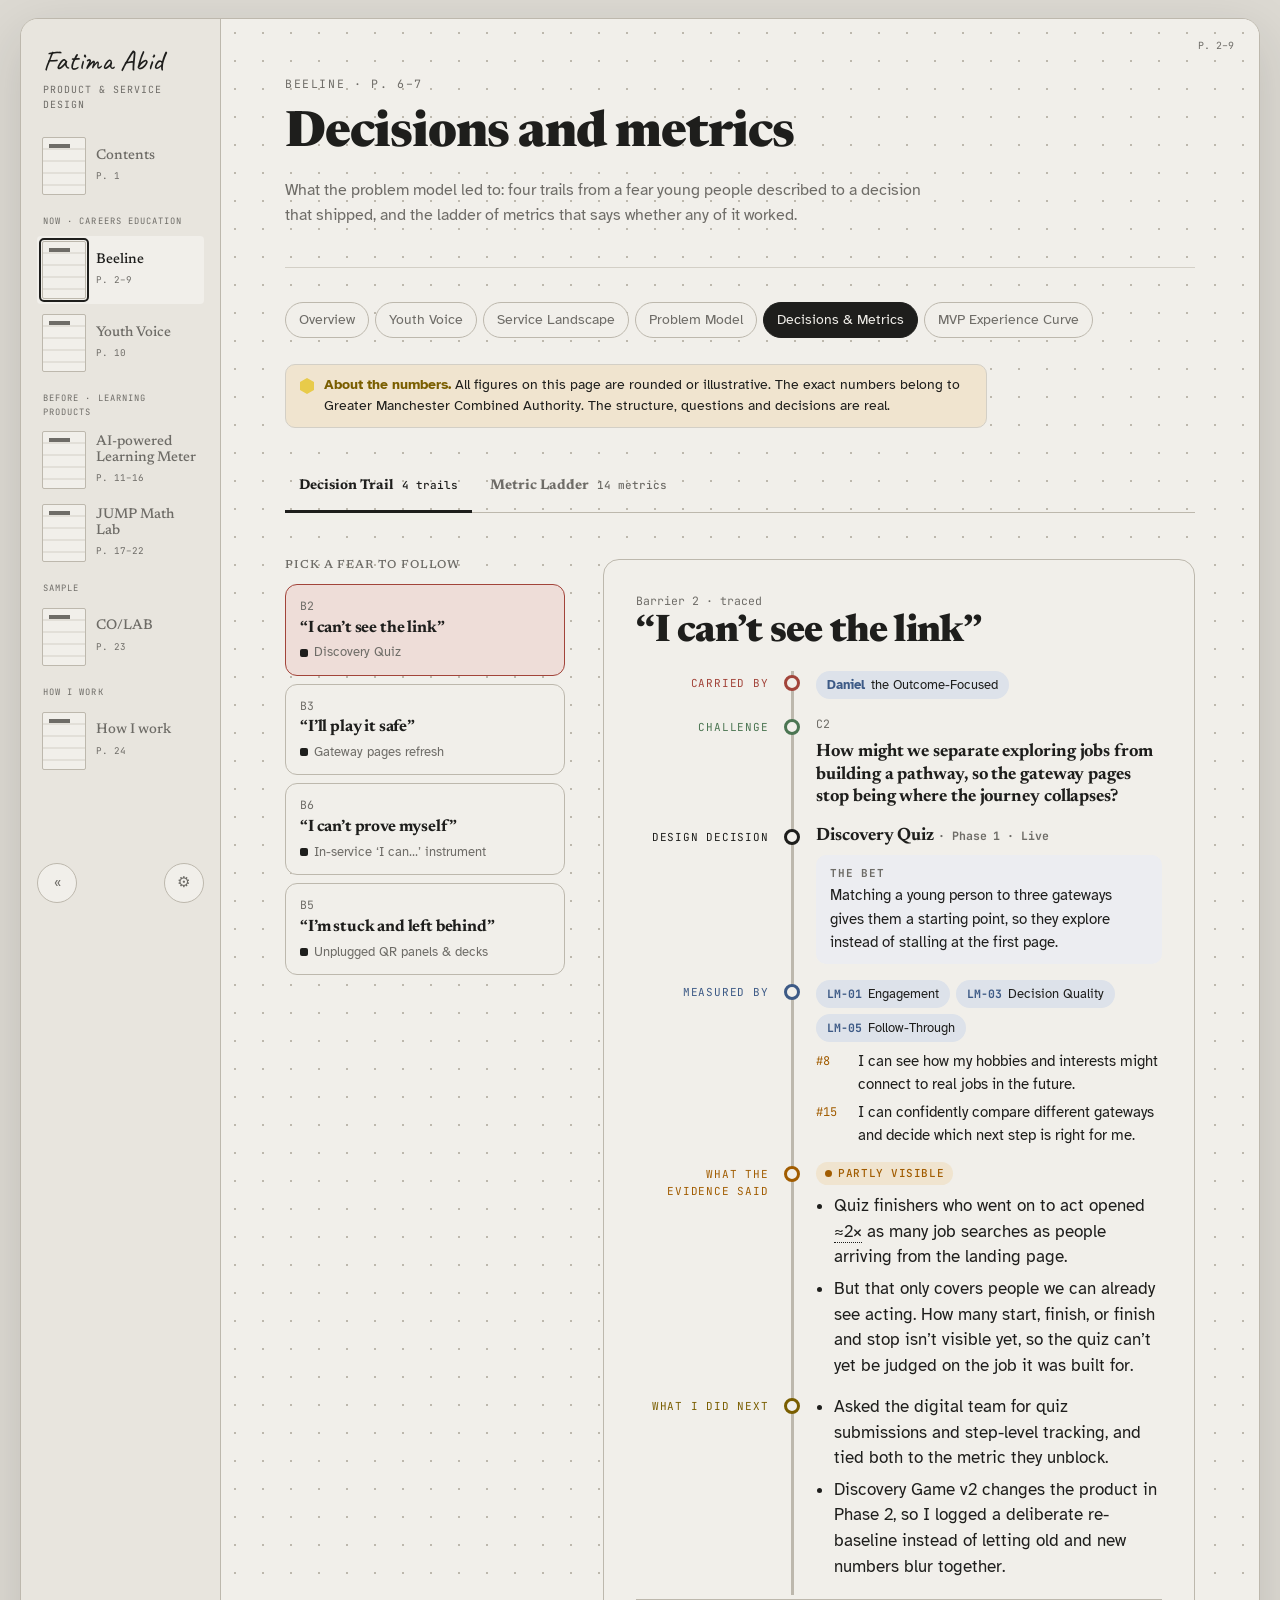
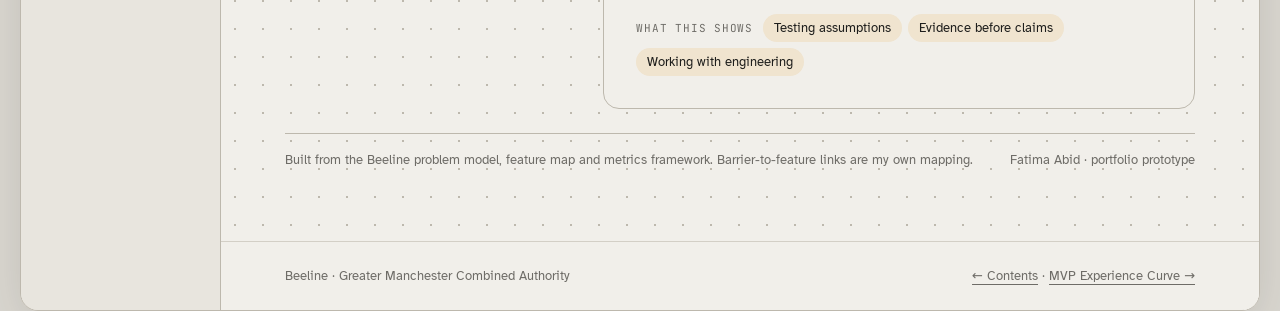
==== beeline-evidence.html @ c8ebb5cd "Add files via upload" ====
<!doctype html>
<html lang="en">
<meta charset="utf-8">
<meta name="viewport" content="width=device-width,initial-scale=1">
<title>Decisions and metrics · Beeline</title>
<link rel="preconnect" href="https://fonts.googleapis.com">
<link rel="preconnect" href="https://fonts.gstatic.com" crossorigin>
<link rel="stylesheet" href="https://fonts.googleapis.com/css2?family=Newsreader:ital,opsz,wght@0,6..72,400;0,6..72,500;0,6..72,600&family=Atkinson+Hyperlegible:ital,wght@0,400;0,700;1,400&family=Caveat:wght@500;700&family=JetBrains+Mono:wght@400;500&display=swap">
<link rel="stylesheet" href="journal.css">
<style>

:root{
  --bg:var(--paper); --surface:var(--paper); --sunk:var(--paper-2); --line:var(--rule-strong); --muted:var(--pencil);
  --honey:var(--hi-solid); --honey-soft:var(--amber-w); --honey-ink:var(--hi-ink);
  --display:var(--serif);
  --ok:var(--green); --ok-soft:var(--green-w); --bad:var(--red); --bad-soft:var(--red-w);
  --warn:var(--amber); --warn-soft:var(--amber-w); --part:var(--amber); --part-soft:var(--amber-w);
  --no:var(--pencil); --no-soft:var(--paper-2);
}
h1,h2,h3,h4{font-family:var(--serif)!important;font-weight:600}
.wrap{max-width:none!important}
.wrap>header{display:none}

:root{ --c-bar:var(--red); --c-bar-soft:var(--red-w); --c-per:var(--blue); --c-per-soft:var(--blue-w);
  --c-chl:var(--green); --c-chl-soft:var(--green-w); --c-dec:var(--ink); --c-dec-soft:var(--paper-2);
  --c-met:var(--blue); --c-met-soft:var(--blue-w); --c-out:var(--amber); --c-out-soft:var(--amber-w); }
.subnav{display:flex;flex-wrap:wrap;gap:6px;margin:0 0 26px}
.subnav a{text-decoration:none;font-size:14px;color:var(--pencil);border:1px solid var(--rule-strong);
  border-radius:999px;padding:6px 13px;background:var(--paper)}
.subnav a:hover{border-color:var(--ink);color:var(--ink)}
.subnav a[aria-current="page"]{background:var(--ink);color:var(--paper);border-color:var(--ink)}
.pagehead h1{margin:2px 0 4px}
.where{display:none}

:root{
  --bg:var(--paper-2); --surface:var(--paper); --sunk:var(--paper-2); --muted:var(--pencil); --line:var(--rule-strong);
  --honey:var(--hi-solid); --honey-soft:var(--amber-w); --honey-ink:var(--hi-ink);
  --c-bar:var(--red); --c-bar-soft:var(--red-w);
  --c-per:var(--blue); --c-per-soft:var(--blue-w);
  --c-chl:var(--green); --c-chl-soft:var(--green-w);
  --c-dec:var(--ink); --c-dec-soft:#ECEDF1;
  --c-met:var(--blue); --c-met-soft:var(--blue-w);
  --c-out:var(--amber); --c-out-soft:var(--amber-w);
  --ok:var(--green); --ok-soft:var(--green-w); --part:var(--amber); --part-soft:var(--amber-w); --no:var(--pencil); --no-soft:var(--paper-2);
  --display:var(--serif);
  --body:"Atkinson Hyperlegible","Segoe UI",system-ui,sans-serif;
  --mono:"JetBrains Mono",ui-monospace,"SF Mono",Menlo,monospace;
}
.wrap{max-width:1240px;margin-inline:auto;display:grid;gap:24px}

/* header */
.eyebrow{font-family:var(--mono);font-size:12px;letter-spacing:.08em;text-transform:uppercase;color:var(--muted);display:flex;gap:10px;align-items:center}
.hex{width:14px;height:16px;background:var(--honey);clip-path:polygon(50% 0,100% 25%,100% 75%,50% 100%,0 75%,0 25%);flex:none}
h1{font-family:var(--display);font-weight:800;font-size:clamp(30px,4.2vw,50px);line-height:1.02;letter-spacing:-.02em;margin:8px 0 10px;text-wrap:balance}
.lede{max-width:66ch;color:var(--muted);margin:0;font-size:16px}
.note{display:flex;gap:10px;align-items:flex-start;background:var(--honey-soft);border-radius:10px;padding:10px 14px;font-size:13.5px;max-width:78ch}
.note b{color:var(--honey-ink)}
.approx{border-bottom:1.5px dotted currentColor;cursor:help;white-space:nowrap}

/* tabs */
.tabs{display:flex;gap:4px;border-bottom:1.5px solid var(--line)}
.tab{background:none;border:0;padding:12px 16px 10px;font-family:var(--display);font-weight:700;font-size:17px;color:var(--muted);cursor:pointer;border-bottom:3px solid transparent;margin-bottom:-1.5px;display:flex;gap:8px;align-items:baseline}
.tab small{font-family:var(--mono);font-size:11px;font-weight:500}
.tab[aria-selected="true"]{color:var(--ink);border-bottom-color:var(--honey)}
.tab:hover{color:var(--ink)}

/* ===== decision trail ===== */
.trail-layout{display:grid;grid-template-columns:280px minmax(0,1fr);gap:clamp(20px,3vw,40px);align-items:start}
.picker{display:grid;gap:8px;position:sticky;top:calc(env(safe-area-inset-top,0px) + 16px)}
.picker h2,.panel-h{font-family:var(--mono);font-size:11.5px;font-weight:500;letter-spacing:.08em;text-transform:uppercase;color:var(--muted);margin:0 0 4px}
.pick{text-align:left;background:var(--surface);border:1.5px solid var(--line);border-radius:12px;padding:12px 14px;cursor:pointer;display:grid;gap:4px;transition:border-color .2s,background .2s}
.pick:hover{border-color:var(--c-bar)}
.pick[aria-pressed="true"]{border-color:var(--c-bar);background:var(--c-bar-soft)}
.pick .q{font-family:var(--display);font-weight:700;font-size:16.5px;line-height:1.2;letter-spacing:-.01em}
.pick .f{font-size:13px;color:var(--muted);display:flex;gap:6px;align-items:center}
.pick .f::before{content:"";width:8px;height:8px;border-radius:2px;background:var(--c-dec);flex:none}

.trail{background:var(--surface);border:1.5px solid var(--line);border-radius:16px;padding:clamp(18px,2.6vw,32px);display:grid;gap:0}
.trail-top{display:flex;justify-content:space-between;gap:12px;align-items:flex-start;flex-wrap:wrap;margin-bottom:18px}
.trail-top .q{font-family:var(--display);font-weight:800;font-size:clamp(26px,3vw,38px);line-height:1.05;letter-spacing:-.02em;margin:4px 0 0;text-wrap:balance}
.station{display:grid;grid-template-columns:132px 28px minmax(0,1fr);column-gap:10px;position:relative}
.station .lab{font-family:var(--mono);font-size:11px;letter-spacing:.07em;text-transform:uppercase;color:var(--k);padding-top:4px;text-align:right}
.station .rail{position:relative;display:flex;justify-content:center}
.station .rail::before{content:"";position:absolute;top:0;bottom:0;width:3px;background:var(--line)}
.station:first-of-type .rail::before{top:12px}
.station:last-of-type .rail::before{bottom:auto;height:12px}
.station .dot{position:relative;margin-top:4px;width:16px;height:16px;border-radius:50%;background:var(--surface);border:3.5px solid var(--k);z-index:1}
.station .body{padding-bottom:16px;display:grid;gap:8px}
.station .body .h{font-family:var(--display);font-weight:700;font-size:18px;line-height:1.25;letter-spacing:-.005em}
.station .body p{margin:0;max-width:68ch}
.s-bar{--k:var(--c-bar)} .s-chl{--k:var(--c-chl)} .s-dec{--k:var(--c-dec)} .s-met{--k:var(--c-met)} .s-evi{--k:var(--part)} .s-next{--k:var(--honey-ink)} .s-out{--k:var(--c-out)}
.who{display:flex;flex-wrap:wrap;gap:6px}
.chip{display:inline-flex;align-items:center;gap:6px;border-radius:999px;padding:3px 10px;font-size:13px;background:var(--sunk);border:1px solid var(--line)}
.chip.per{background:var(--c-per-soft);border-color:transparent;color:var(--ink)}
.chip.per b{color:var(--c-per)}
.chip.met{background:var(--c-met-soft);border-color:transparent}
.chip.met b{font-family:var(--mono);font-size:11.5px;color:var(--c-met)}
.bet{background:var(--c-dec-soft);border-radius:10px;padding:10px 14px;font-size:15px}
.bet b{font-family:var(--mono);font-size:11px;letter-spacing:.07em;text-transform:uppercase;display:block;color:var(--muted);margin-bottom:2px}
.meta{font-family:var(--mono);font-size:11.5px;color:var(--muted)}
ul.pts{margin:0;padding-left:18px;display:grid;gap:6px;max-width:70ch}
.pill{display:inline-flex;align-items:center;gap:6px;font-family:var(--mono);font-size:11px;letter-spacing:.05em;text-transform:uppercase;border-radius:999px;padding:3px 9px;font-weight:500;width:max-content}
.pill::before{content:"";width:7px;height:7px;border-radius:50%;background:currentColor}
.pill.yes{background:var(--ok-soft);color:var(--ok)}
.pill.partly{background:var(--part-soft);color:var(--part)}
.pill.no{background:var(--no-soft);color:var(--no)}
.pill.no::before{background:none;border:1.5px solid currentColor}
.outs{display:grid;gap:6px}
.outs div{display:grid;grid-template-columns:34px 1fr;gap:8px;font-size:14.5px}
.outs span{font-family:var(--mono);font-size:12px;color:var(--c-out);padding-top:2px}
.shows{display:flex;flex-wrap:wrap;gap:6px;align-items:center;border-top:1.5px solid var(--line);padding-top:14px;margin-top:4px}
.shows .t{font-family:var(--mono);font-size:11px;letter-spacing:.07em;text-transform:uppercase;color:var(--muted);margin-right:4px}
.shows .chip{background:var(--honey-soft);border-color:transparent}

/* instrument demo */
.demo{border:1.5px dashed var(--c-met);border-radius:12px;padding:14px;display:grid;gap:10px;max-width:520px;background:var(--surface)}
.demo .tag{font-family:var(--mono);font-size:10.5px;letter-spacing:.07em;text-transform:uppercase;color:var(--c-met)}
.demo fieldset{border:0;margin:0;padding:0;display:grid;gap:10px}
.demo legend{font-family:var(--display);font-weight:700;font-size:17px;line-height:1.3;padding:0}
.opts{display:flex;gap:8px;flex-wrap:wrap}
.opts label{position:relative}
.opts input{position:absolute;opacity:0;inset:0;margin:0;cursor:pointer}
.opts span{display:inline-block;border:1.5px solid var(--line);border-radius:999px;padding:8px 16px;font-weight:700;cursor:pointer;background:var(--surface);transition:background .15s,border-color .15s}
.opts input:checked+span{background:var(--c-met);border-color:var(--c-met);color:var(--surface)}
.opts input:focus-visible+span{outline:3px solid var(--honey);outline-offset:2px}
.demo .res{font-size:13.5px;color:var(--muted);min-height:1.5em}

/* ===== metric ladder ===== */
.sum{display:grid;grid-template-columns:repeat(4,minmax(0,1fr));gap:10px}
.sum .c{background:var(--surface);border:1.5px solid var(--line);border-radius:12px;padding:12px 14px;display:grid;gap:2px}
.sum .n{font-family:var(--display);font-weight:800;font-size:30px;line-height:1;letter-spacing:-.02em}
.sum .l{font-size:13px;color:var(--muted)}
.ladder-layout{display:grid;grid-template-columns:minmax(0,1.05fr) minmax(0,1fr);gap:clamp(16px,2.4vw,32px);align-items:start}
.ladder{background:var(--surface);border:1.5px solid var(--line);border-radius:16px;padding:8px 0 10px;overflow:hidden}
.lhead,.lrow{display:grid;grid-template-columns:minmax(0,1.5fr) minmax(170px,1.2fr) 64px;gap:12px;align-items:center;padding:0 16px}
.lhead{font-family:var(--mono);font-size:10.5px;letter-spacing:.06em;text-transform:uppercase;color:var(--muted);padding-block:8px 6px}
.rungs-h{display:grid;grid-template-columns:repeat(4,1fr);text-align:center;font-size:9.5px;letter-spacing:0}
.tier{padding:12px 16px 4px;display:flex;gap:10px;align-items:baseline;border-top:1.5px solid var(--line);margin-top:6px}
.tier:first-of-type{border-top:0;margin-top:0}
.tier b{font-family:var(--display);font-size:14px;letter-spacing:.06em;text-transform:uppercase}
.tier span{font-size:13px;color:var(--muted);font-style:italic}
.lrow{width:100%;text-align:left;background:none;border:0;padding-block:8px;cursor:pointer;border-left:3px solid transparent}
.lrow:hover{background:var(--sunk)}
.lrow[aria-pressed="true"]{background:var(--c-met-soft);border-left-color:var(--c-met)}
.lrow .nm{display:grid;gap:0;min-width:0}
.lrow .nm i{font-style:normal;font-family:var(--mono);font-size:11px;color:var(--c-met)}
.lrow .nm b{font-weight:700;font-size:14.5px;line-height:1.25}
.lrow.sub .nm{padding-left:14px}
.lrow.sub .nm b{font-weight:400;font-size:13.5px}
.track{position:relative;display:grid;grid-template-columns:repeat(4,1fr);align-items:center;height:22px}
.track::before{content:"";position:absolute;left:12.5%;right:12.5%;top:50%;height:2px;background:var(--line);transform:translateY(-50%)}
.track .fill{position:absolute;left:12.5%;top:50%;height:4px;background:var(--c-met);transform:translateY(-50%);border-radius:2px}
.track .n{position:relative;justify-self:center;width:12px;height:12px;border-radius:50%;background:var(--surface);border:2px solid var(--line)}
.track .n.on{background:var(--c-met);border-color:var(--c-met)}
.track .n.tgt{box-shadow:0 0 0 3px var(--surface),0 0 0 5px var(--honey)}
.qa{font-family:var(--mono);font-size:12px;text-align:right;color:var(--muted)}
.qa b{color:var(--ink);font-weight:500}
.legend{display:flex;flex-wrap:wrap;gap:6px 16px;font-size:12.5px;color:var(--muted);padding:10px 16px 2px;border-top:1.5px solid var(--line);margin-top:8px}
.legend i{display:inline-block;width:12px;height:12px;border-radius:50%;vertical-align:-2px;margin-right:6px}

.detail{background:var(--surface);border:1.5px solid var(--line);border-radius:16px;padding:clamp(16px,2.2vw,26px);display:grid;gap:16px;position:sticky;top:calc(env(safe-area-inset-top,0px) + 16px)}
.detail .id{font-family:var(--mono);font-size:12px;color:var(--c-met)}
.detail h3{font-family:var(--display);font-weight:800;font-size:26px;line-height:1.08;letter-spacing:-.015em;margin:2px 0 6px}
.detail p{margin:0}
.kv{display:grid;grid-template-columns:110px minmax(0,1fr);gap:8px 14px;font-size:14.5px}
.kv dt{font-family:var(--mono);font-size:10.5px;letter-spacing:.06em;text-transform:uppercase;color:var(--muted);padding-top:3px}
.kv dd{margin:0}
.qs{list-style:none;margin:0;padding:0;display:grid;gap:8px}
.qs li{display:grid;grid-template-columns:78px minmax(0,1fr);gap:10px;align-items:start;font-size:14px}
.qs li small{display:block;color:var(--muted);font-size:13px;margin-top:2px}
.feats{display:flex;flex-wrap:wrap;gap:6px}
.feats .chip b{font-family:var(--mono);font-size:10.5px;color:var(--muted);font-weight:500}
.asks{list-style:none;margin:0;padding:0;display:grid;gap:6px;font-size:14px}
.asks li{display:grid;grid-template-columns:30px minmax(0,1fr) auto;gap:8px;align-items:baseline}
.asks .num{font-family:var(--mono);font-size:11.5px;color:var(--muted)}
.asks .by{font-size:12px;color:var(--muted);white-space:nowrap}
.asks li.closed{color:var(--muted);text-decoration:line-through}

.checks{background:var(--surface);border:1.5px solid var(--line);border-radius:16px;padding:clamp(16px,2.2vw,26px);display:grid;gap:14px}
.checks h3{font-family:var(--display);font-weight:800;font-size:22px;letter-spacing:-.01em;margin:0}
.checkgrid{display:grid;grid-template-columns:repeat(3,minmax(0,1fr));gap:12px}
.check{border-radius:12px;padding:14px;background:var(--sunk);display:grid;gap:6px;align-content:start}
.check .n{font-family:var(--display);font-weight:800;font-size:28px;line-height:1}
.check .t{font-weight:700;font-size:14.5px}
.check p{margin:0;font-size:13.5px;color:var(--muted)}
.check .ids{display:flex;flex-wrap:wrap;gap:4px}
.check .ids button{font-family:var(--mono);font-size:11.5px;border:1px solid var(--line);background:var(--surface);border-radius:6px;padding:2px 7px;cursor:pointer}
.check .ids button:hover{border-color:var(--c-met);color:var(--c-met)}

footer{font-size:13px;color:var(--muted);display:flex;flex-wrap:wrap;gap:6px 18px;justify-content:space-between;border-top:1.5px solid var(--line);padding-top:16px}

@media (max-width:980px){
  .trail-layout,.ladder-layout{grid-template-columns:1fr}
  .picker{position:static;grid-auto-flow:column;grid-auto-columns:minmax(220px,1fr);overflow-x:auto;padding-bottom:6px}
  .picker h2{display:none}
  .detail{position:static}
  .checkgrid{grid-template-columns:1fr}
  .sum{grid-template-columns:repeat(2,minmax(0,1fr))}
}
@media (max-width:560px){
  .station{grid-template-columns:22px minmax(0,1fr)}
  .station .lab{grid-column:2;text-align:left;padding:0 0 2px}
  .station .rail{grid-row:1 / span 2;grid-column:1}
  .station .  .lhead,.lrow{grid-template-columns:minmax(0,1fr) 150px;}
  .lhead>:last-child,.lrow .qa{display:none}
  .kv{grid-template-columns:1fr;gap:2px}
  .kv dd{margin-bottom:8px}
  .qs li{grid-template-columns:1fr;gap:4px}
}
@media (prefers-reduced-motion:reduce){*{transition:none!important}}
</style>

<div class="layout">
<main>
<div class="pagehead">
  <div class="mono">Beeline · p. 6–7</div>
  <h1>Decisions and metrics</h1>
  <p class="lede">What the problem model led to: four trails from a fear young people described to a decision that shipped, and the ladder of metrics that says whether any of it worked.</p>
  <div class="kicker"></div>
</div>
<nav class="subnav" aria-label="Beeline spreads">
  <a href="beeline.html">Overview</a>
  <a href="youth-voice.html">Youth Voice</a>
  <a href="beeline-landscape.html">Service Landscape</a>
  <a href="beeline-problem.html">Problem Model</a>
  <a href="beeline-evidence.html" aria-current="page">Decisions &amp; Metrics</a>
  <a href="beeline-showtells.html">MVP Experience Curve</a>
</nav>
<div class="wrap">
  

  <p class="note" role="note"><span class="hex" aria-hidden="true" style="margin-top:3px"></span><span><b>About the numbers.</b> All figures on this page are rounded or illustrative. The exact numbers belong to Greater Manchester Combined Authority. The structure, questions and decisions are real.</span></p>

  <div class="tabs" role="tablist" aria-label="Beeline evidence views">
    <button class="tab" role="tab" id="tab-trail" aria-controls="view-trail" aria-selected="true">Decision Trail <small>4 trails</small></button>
    <button class="tab" role="tab" id="tab-ladder" aria-controls="view-ladder" aria-selected="false" tabindex="-1">Metric Ladder <small>14 metrics</small></button>
  </div>

  <section id="view-trail" role="tabpanel" aria-labelledby="tab-trail">
    <div class="trail-layout">
      <div class="picker" id="picker" aria-label="Choose a trail"><h2>Pick a fear to follow</h2></div>
      <article class="trail" id="trail" aria-live="polite"></article>
    </div>
  </section>

  <section id="view-ladder" role="tabpanel" aria-labelledby="tab-ladder" hidden>
    <div style="display:grid;gap:18px">
      <p class="lede" style="max-width:74ch">Every Beeline metric climbs the same four steps: <b>Named</b> (it exists), <b>Defined</b> (we agreed what to count), <b>Baselined</b> (we have a first number) and <b>Trended</b> (we can see which way it’s going). A metric only climbs when the evidence allows it, and the ladder shows where each one honestly stands.</p>
      <div class="sum" id="sum"></div>
      <div class="ladder-layout">
        <div class="ladder" id="ladder" role="group" aria-label="Metrics by step reached"></div>
        <aside class="detail" id="detail" aria-live="polite"></aside>
      </div>
      <section class="checks" aria-labelledby="checks-h">
        <div>
          <div class="panel-h">Design assurance</div>
          <h3 id="checks-h">The system checks itself</h3>
        </div>
        <div class="checkgrid" id="checkgrid"></div>
      </section>
    </div>
  </section>

  <footer>
    <span>Built from the Beeline problem model, feature map and metrics framework. Barrier-to-feature links are my own mapping.</span>
    <span>Fatima Abid · portfolio prototype</span>
  </footer>
</div>
<footer class="pagefoot">
  <span>Beeline · Greater Manchester Combined Authority</span>
  <span><a href="index.html">← Contents</a> · <a href="beeline-showtells.html">MVP Experience Curve →</a></span>
</footer>
</main>
</div>
<script src="site.js"></script>
<script>
const A=(t,tip)=>`<span class="approx" title="${tip||"Illustrative figure. Exact figure held by GMCA"}">≈${t}</span>`;

/* ---------- shared data ---------- */
const OUTCOMES={1:"I know that jobs aren’t just for ‘certain types of people’ and my options aren’t limited by stereotypes.",8:"I can see how my hobbies and interests might connect to real jobs in the future.",12:"I understand that there are thousands of jobs out there, and some haven’t even been created yet.",13:"I understand there are lots of different ways to work, like apprenticeships, T-Levels, or office vs. remote.",15:"I can confidently compare different gateways and decide which next step is right for me.",16:"I know that I am just starting to figure out my skills, and that is okay.",20:"I can point to real things I’ve done, inside or outside of school, to show I am building workplace skills.",23:"I can show employers how I’ve used my skills in the real world."};

const METRICS=[
 {id:"PRG-01",name:"School Reach & Adoption",tier:"PRG",rung:2,target:null,targetText:"30% of Greater Manchester secondary schools",
  measures:"Schools in Greater Manchester actively using Beeline resources: the game, the website, lesson plans and the wider educator toolkit.",why:"Proves adoption and educator buy-in, not just distribution.",
  evidence:"Decks have gone out to schools, but sending a deck isn’t adoption. The inherited baseline combined the educator toolkit and Beeline in one number, so there’s no Beeline-only baseline yet.",
  next:"Triangulate a source that identifies schools using Beeline specifically: custom URLs, toolkit downloads and participation records.",asks:[16,10],
  qs:[["No","Which schools are actually using Beeline, as opposed to having been sent a deck?","The difference between distribution and adoption."]]},
 {id:"PRG-02",name:"Community Reach & Adoption",tier:"PRG",rung:3,target:3,targetText:"Breadth of settings within each borough",
  measures:"Presence across settings within Greater Manchester’s local authorities: the breadth of setting types reached, not just the count of authorities.",why:"Proves community buy-in beyond schools.",
  evidence:"Present in all ten Greater Manchester boroughs. The Phase 1 target is met.",
  next:"Record settings engaged per borough, turning presence into breadth.",asks:[11],
  qs:[["Yes","Is Beeline present in all ten boroughs?","Met, September 2026."],["Not yet","How many, and what kinds of, setting within each borough?","Needs setting type recorded in the engagement tracker."]]},
 {id:"PRG-03",name:"Co-design Participation",tier:"PRG",rung:2,target:null,targetText:"A first count of groups and reported reach",
  measures:"Young people and groups actively involved in shaping Beeline, held as three sub-metrics.",why:"Tracks whether we design with young people, not for them.",
  evidence:"Youth co-design group structured on the Lundy model, running to July 2027, with four community partners engaged.",
  next:"Agree how co-design participation is recorded, so it can be counted.",asks:[12,14,15],
  qs:[["Not yet","How many young people are involved, and consistently?","Meaningful participation, not growth."],["Partly","How many people do settings tell us they reach with Beeline resources?","Always labelled as projected, never as achieved reach."],["Partly","Are co-design groups drawn from a varied enough range of settings?","Qualitative, captured in design assurance rounds."]]},
 {id:"PRG-03-01",name:"Co-design groups engaged",tier:"PRG",sub:true,rung:2,target:null,targetText:"A count per co-design block",
  measures:"Number of co-design groups actively engaged in a co-design block.",why:"Shows the programme is designing with young people.",
  evidence:"Four community partners engaged; co-design blocks running to July 2027.",next:"A countable field per co-design block.",asks:[13],qs:[]},
 {id:"PRG-03-02",name:"Projected reach through resources",tier:"PRG",sub:true,rung:2,target:null,targetText:"A first dated total, held apart from measured reach",
  measures:"Reach that settings report back through the toolkit request form.",why:"An early read on where resources land during Launch & Learn.",
  evidence:"Self-reported by groups. Reported, not observed, so it’s never quoted as achieved reach.",next:"Agree how projected reach is derived from the form.",asks:[14],qs:[]},
 {id:"PRG-03-03",name:"Varied settings of co-design groups",tier:"PRG",sub:true,rung:2,target:null,targetText:"Qualitative, so it doesn’t climb further",
  measures:"The range and type of settings co-design groups sit in.",why:"Guards against a cohort that is engaged but narrow.",
  evidence:"From the toolkit request form and design assurance rounds.",next:"Record setting type consistently.",asks:[15],qs:[]},
 {id:"PRG-04",name:"Unplugged Transition Rate",tier:"PRG",rung:2,target:3,targetText:"Baselined",
  measures:"People entering the digital service from physical or offline activations (QR panels, decks, events).",why:"Tests whether Unplugged work bridges young people into Beeline. Also reports against the Service Standard digital take-up KPI.",
  evidence:"QR codes and tracked links are built and logged. Nothing has been read off them yet.",
  next:"Read arrivals for one complete calendar month.",asks:[18],
  qs:[["Not yet","How many people arrive from a physical activation?","Needs one full month of arrivals read."]]},
 {id:"PRD-01",name:"Total Active Users",tier:"PRD",rung:4,target:4,targetText:"Trended",
  measures:"Unique users landing on the platform.",why:"Baseline digital reach, and the denominator the MNSR needs.",
  evidence:"Carried over from the previous service. GA4 is collecting against the new definition.",
  next:"Record a figure for each complete month. Three or more gives direction.",asks:[20],
  qs:[["Not yet","How many unique people land on the platform?","GA4 is collecting; monthly figures not yet recorded under this definition."]]},
 {id:"PRD-02",name:"Meaningful Next Step Rate",tier:"PRD",rung:1,target:null,targetText:"Not set: it follows its components",
  measures:"Share of users who take at least one next step across the Learning Moments.",why:"The single figure that says whether the service moved anyone.",
  evidence:"Deliberately sequenced after its components. It can’t be defined until each Learning Moment has a settled definition and population.",
  next:"Agree the composition: numerator from the Learning Moments, denominator from Total Active Users.",asks:[9],
  qs:[["No","What share of users take at least one next step?","Needs settled definitions for LM-01 to LM-05."]]},
 {id:"LM-01",name:"Engagement",tier:"LM",rung:2,target:3,targetText:"Baselined",
  measures:"Finishing the Discovery Quiz with three gateway results, OR arriving on a gateway page from an Unplugged code, OR staying 30+ seconds with real scroll on a core gateway page.",why:"Did the entry tools turn attention into active exploration?",
  evidence:"The definition has three parts, and none has a stated population yet.",
  next:"State the population for each part. Until then they can’t be added up or reported as one number.",asks:[21],
  qs:[["Not yet","Does someone who starts the quiz reach three gateway results?","Needs a stated population."],["Not yet","Does an Unplugged campaign code actually land someone on a gateway page?","Ties back to PRG-04."],["Not yet","Does someone stay and scroll far enough to count as exploring?","Needs scroll-depth tracking and a population."]]},
 {id:"LM-02",name:"Comprehension",tier:"LM",rung:2,target:3,targetText:"Baselined",
  measures:"Whether young people understand the seven MBacc gateways: clarity from research, plus an in-service ‘I can…’ prompt.",why:"Checks the platform demystifies technical routes and reduces early self-exclusion (‘this isn’t for me’).",
  evidence:"In-service instrument designed September 2026: one ‘I can…’ statement per prompt, answered Yes / Not sure / Not yet.",
  next:"Field it at the shortlisted placements in the Phase 2 Learn window. Four of six placements are offline.",asks:[19],
  qs:[["Not yet","Can a young person say what each of the seven gateways means?","Instrument designed, not yet fielded."],["Not yet","Does the platform reduce ‘this isn’t for me’?","The barrier LM-02 exists to address."]]},
 {id:"LM-03",name:"Decision Quality",tier:"LM",rung:2,target:3,targetText:"Baselined",
  measures:"Share of users who explore more than two MBacc gateways within a single journey.",why:"Checks the product prevents early narrowing.",
  evidence:`First reading over a rolling 30-day window (${A("130")} active users on the anchor gateway). GA4 can only compare three segments at once, so it reads pairs, which is a tool limit and not a finding.`,
  next:"A user-level export and a single-journey condition, so ‘more than two gateways’ can actually be read.",asks:[4,5,17],
  qs:[["Yes","Do people look at more than one gateway at all?",`Only ${A("6 of 21")} possible gateway pairings are explored.`],["No","Do people look at more than two gateways?","The headline question. Pairs can’t answer it."],["No","Do they broaden within one journey, or across visits?","The definition says one journey."],["Yes","Which gateways get explored together?","Informs how gateways cross-link."],["Yes","Does a gateway’s standing change after a release?","Before and after release comparisons."],["Yes","Do people return in order to decide?","They return to decide, but not to act."]]},
 {id:"LM-04",name:"Confidence",tier:"LM",rung:2,target:3,targetText:"Baselined",
  measures:"Self-reported confidence about next career actions, from in-service prompts and research groups.",why:"Moving from passive viewing to motivated planning.",
  evidence:"Shares the LM-02 instrument. Statement 15, placed at the Next Steps Guide, is the keystone reading.",
  next:"Field the instrument, and record the move from a 1–5 score to Yes / Not sure / Not yet as a deliberate baseline restart.",asks:[19,8],
  qs:[["Not yet","Does a young person leave with a next action in mind?","Statement 15 at the Next Steps Guide."],["No","Confidence to explore, to choose, and to prove?","Proving needs a workplace setting: the Employer Hub, Phase 3. A scope limit, not a gap."]]},
 {id:"LM-05",name:"Follow-Through",tier:"LM",rung:3,target:4,targetText:"Trended",
  measures:"Outbound clicks from gateway pages to live job searches or technical training courses.",why:"Does interest turn into a real, tangible next step?",
  evidence:`First complete month under a corrected definition: ${A("1,900")} outbound clicks. The measure was redefined in August 2026, because earlier figures missed the landing page, so nothing before July 2026 is comparable.`,
  next:"Add gateway page views as the denominator, which turns a count into a rate.",asks:[2,6,1,3,7],
  qs:[["Yes","How many times did people act?",`${A("1,900")} clicks in the baseline month.`],["No","What share of people who reached a gateway went on to act?","The single highest-value gap."],["Yes","Where does interest concentrate?",`${A("90%")} of clicks came from the seven gateway pages.`],["Yes","Do gateways reach many people shallowly, or few deeply?","Reach and depth vary widely between gateways."],["No","Is depth real, or an artefact of how many roles a page lists?","Seven numbers would fix it."],["Partly","Does finishing the Discovery Quiz make someone more likely to act?",`Quiz finishers who acted opened ${A("2×")} as many searches, but only among people we can already see.`],["No","What share of people who start the quiz finish it?","Needs step-level tracking."],["Yes","Do people come back and act again?",`Almost never: a handful out of several hundred.`],["No","Do people act on training courses as well as job searches?","Only job searches are tracked, so half the definition is invisible."]]}
];
const TIERS={PRG:["Programme","Is it reaching people?"],PRD:["Product headline","Is it working overall?"],LM:["Learning Moments","What changed for them?"]};
const RUNGS=["Named","Defined","Baselined","Trended"];

const ASKS={1:["Quiz submissions download","Digital team","Open"],2:["Gateway page views per month","Digital team","Open"],3:["Quiz step-level tracking: start, each step, finish, abandon","Digital team","Open"],4:["User-level export: gateways touched per journey","Digital team","Open"],5:["Single-journey condition on the gateway segments","Digital team","Open"],6:["A count of roles listed on each gateway page","Content team","Open"],7:["Tracking on apprenticeship and T Level course links","Digital team","Open"],8:["Confirm the move to Yes / Not sure / Not yet","Product","Open"],9:["Agree the MNSR composition","Product","Open"],10:["Settle the denominator behind the schools target","Programme","Closed"],11:["Record setting type per borough","Engagement team","Open"],12:["Track co-design participation","Engagement team","Open"],13:["A countable field for co-design groups","Engagement team","Open"],14:["Derive projected reach from the request form","Engagement team","Open"],15:["Route setting type from the form to the tracker","Engagement team","Closed"],16:["A triangulated source for schools using Beeline","Programme","Open"],17:["A BigQuery export for the gateway deep dive","Digital team","Open"],18:["Read one full month of Unplugged arrivals","Me","Open"],19:["Field the in-service ‘I can…’ instrument","Me","Open"],20:["Record Total Active Users monthly","Me","Open"],21:["State the population for each part of LM-01","Me","Open"]};

const FEATURES=[
 ["Discovery Quiz","1","Live",["LM-01","LM-03","LM-05"]],
 ["Gateway pages (refresh)","1","Live",["LM-02","LM-03","LM-05"]],
 ["Explore jobs links","1","Live",["LM-05"]],
 ["Next Steps Guide","1","Live",["LM-04","LM-05"]],
 ["Homepage job links","1","Live",["LM-05"]],
 ["Unplugged QR panels & decks","1–2","Live",["PRG-04","LM-01"]],
 ["Educator toolkit","1","Live",["PRG-01"]],
 ["Toolkit request form","1","Live",["PRG-03-02","PRG-03-03"]],
 ["In-service ‘I can…’ instrument","2","In design",["LM-02","LM-04"]],
 ["Gateway pages (restructure)","2","In design",[]],
 ["Employer Hub","3","Idea",["LM-04"]],
 ["Build Your Future","3","Idea",["LM-04"]]
];

/* ---------- trails ---------- */
const TRAILS=[
 {id:"link",q:"I can’t see the link",bar:"B2",people:[["Daniel","the Outcome-Focused"]],
  chl:["C2","How might we separate exploring jobs from building a pathway, so the gateway pages stop being where the journey collapses?"],
  dec:{name:"Discovery Quiz",meta:"Phase 1 · Live",bet:"Matching a young person to three gateways gives them a starting point, so they explore instead of stalling at the first page."},
  met:["LM-01 Engagement","LM-03 Decision Quality","LM-05 Follow-Through"],outs:[8,15],
  evi:{s:"partly",l:"Partly visible",pts:[`Quiz finishers who went on to act opened ${A("2×")} as many job searches as people arriving from the landing page.`,"But that only covers people we can already see acting. How many start, finish, or finish and stop isn’t visible yet, so the quiz can’t yet be judged on the job it was built for."]},
  next:["Asked the digital team for quiz submissions and step-level tracking, and tied both to the metric they unblock.","Discovery Game v2 changes the product in Phase 2, so I logged a deliberate re-baseline instead of letting old and new numbers blur together."],
  shows:["Testing assumptions","Evidence before claims","Working with engineering"]},
 {id:"safe",q:"I’ll play it safe",bar:"B3",people:[["Sarah","the Uncertain Explorer"],["Dylan","the Overwhelmed Explorer"]],
  chl:["C3","How might we support a journey that’s messy and non-linear, where exploring and deciding happen at the same time?"],
  dec:{name:"Gateway pages refresh",meta:"Phase 1 · Live",bet:"A clear page per gateway lets someone compare routes instead of fixing on the first one they see."},
  met:["LM-02 Comprehension","LM-03 Decision Quality","LM-05 Follow-Through"],outs:[12,13,15],
  evi:{s:"partly",l:"Partly visible",pts:[`Only ${A("6 of 21")} possible gateway pairings are being explored. Broadening is happening, but narrowly.`,"People come back to decide, but not to act. Returning to follow through is almost non-existent.","The analytics tool can only compare three segments at once, so ‘more than two gateways’ can’t be read yet. I flagged that as a tool limit, not a finding."]},
  next:["Gateway pages restructure (Phase 2, in design): use which gateways get explored together to decide how they cross-link.","Asked for a user-level export and a count of roles per page, so depth isn’t just an artefact of how long a page is."],
  shows:["Synthesising messy data","Telling a tool limit from a finding","Iterating the product"]},
 {id:"prove",q:"I can’t prove myself",bar:"B6",people:[["Dylan","the Overwhelmed Explorer"],["Clare","the Confident, Self-directed"]],
  chl:["C9","How might we help a young person see what they can now do that they couldn’t before?"],
  dec:{name:"In-service ‘I can…’ instrument",meta:"Phase 2 · In design",bet:"Asking one ‘I can…’ question at the right moment reads comprehension and confidence without a survey. Three answers (Yes / Not sure / Not yet) replace a 1–5 score, so a young person answers in their own terms.",demo:true},
  met:["LM-02 Comprehension","LM-04 Confidence"],outs:[15,20,23],
  evi:{s:"no",l:"Not yet visible",pts:["Designed in September 2026 and not yet fielded, so there’s nothing to claim yet and the page says so.","Four of the six placements are offline (events, decks, sessions). Fielding it is a service design problem, not only a build task."]},
  next:["Field it in the Phase 2 Learn window, starting with statement 15 at the Next Steps Guide, the keystone reading.","Record the scale change as a deliberate baseline restart, agreed with the product lead."],
  shows:["Designing the measure itself","Offline and online research","Accessible UI"]},
 {id:"stuck",q:"I’m stuck and left behind",bar:"B5",people:[["Heather","the Supported Sense-maker"],["Dylan","the Overwhelmed Explorer"]],
  chl:["C7","How might we make the Unplugged offline toolkits and the website hand off to each other properly?"],
  dec:{name:"Unplugged QR panels & decks",meta:"Phase 1–2 · Live",bet:"Physical activations (events, panels, decks) hand a young person into the digital service instead of ending at the event."},
  met:["PRG-04 Unplugged Transition Rate","LM-01 Engagement"],outs:[1,16],
  evi:{s:"partly",l:"Partly visible",pts:["QR codes and tracked links are built and logged for every activation.","Gateway-specific codes aren’t printed yet, so we can’t tell which panel drove a scan, and nothing has been read off them."]},
  next:["Read one complete month of arrivals to get a first figure for the Unplugged Transition Rate.","Print gateway-specific codes so each panel, and each gateway, can be credited."],
  shows:["Joining offline and digital","Service design","Being honest about gaps"]}
];

/* ---------- render: trail ---------- */
const $=id=>document.getElementById(id);
let trailId="link";
function renderPicker(){
  $("picker").querySelectorAll(".pick").forEach(n=>n.remove());
  TRAILS.forEach(t=>{
    const b=document.createElement("button");
    b.className="pick";b.type="button";b.setAttribute("aria-pressed",t.id===trailId);
    b.innerHTML=`<span class="meta">${t.bar}</span><span class="q">“${t.q}”</span><span class="f">${t.dec.name}</span>`;
    b.onclick=()=>{trailId=t.id;renderPicker();renderTrail()};
    $("picker").appendChild(b);
  });
}
function station(cls,lab,body){return `<div class="station ${cls}"><div class="lab">${lab}</div><div class="rail"><span class="dot" aria-hidden="true"></span></div><div class="body">${body}</div></div>`}
function renderTrail(){
  const t=TRAILS.find(x=>x.id===trailId);
  const demo=t.dec.demo?`<form class="demo" onsubmit="return false"><span class="tag">Try the component · placed at the Next Steps Guide</span>
    <fieldset><legend>“${OUTCOMES[15]}”</legend>
    <div class="opts">${["Yes","Not sure","Not yet"].map((o,i)=>`<label><input type="radio" name="ican" id="ican-${i}" value="${o}"><span>${o}</span></label>`).join("")}</div></fieldset>
    <div class="res" id="ican-res">One question, three honest answers, no score.</div></form>`:"";
  $("trail").innerHTML=`
    <div class="trail-top"><div><div class="meta">Barrier ${t.bar.slice(1)} · traced</div><p class="q">“${t.q}”</p></div></div>
    ${station("s-bar","Carried by",`<div class="who">${t.people.map(p=>`<span class="chip per"><b>${p[0]}</b> ${p[1]}</span>`).join("")}</div>`)}
    ${station("s-chl","Challenge",`<div class="meta">${t.chl[0]}</div><div class="h">${t.chl[1]}</div>`)}
    ${station("s-dec","Design decision",`<div class="h">${t.dec.name} <span class="meta">· ${t.dec.meta}</span></div><div class="bet"><b>The bet</b>${t.dec.bet}</div>${demo}`)}
    ${station("s-met","Measured by",`<div class="who">${t.met.map(m=>`<button type="button" class="chip met" data-go="${m.split(" ")[0]}"><b>${m.split(" ")[0]}</b>${m.split(" ").slice(1).join(" ")}</button>`).join("")}</div><div class="outs">${t.outs.map(n=>`<div><span>#${n}</span>${OUTCOMES[n]}</div>`).join("")}</div>`)}
    ${station("s-evi","What the evidence said",`<span class="pill ${t.evi.s}">${t.evi.l}</span><ul class="pts">${t.evi.pts.map(p=>`<li>${p}</li>`).join("")}</ul>`)}
    ${station("s-next","What I did next",`<ul class="pts">${t.next.map(p=>`<li>${p}</li>`).join("")}</ul>`)}
    <div class="shows"><span class="t">What this shows</span>${t.shows.map(s=>`<span class="chip">${s}</span>`).join("")}</div>`;
  $("trail").querySelectorAll("[data-go]").forEach(b=>b.onclick=()=>{selId=b.dataset.go;setTab("ladder");renderLadder();$("detail").scrollIntoView({behavior:matchMedia("(prefers-reduced-motion: reduce)").matches?"auto":"smooth",block:"nearest"})});
  $("trail").querySelectorAll('input[name="ican"]').forEach(r=>r.onchange=()=>{
    const msg={"Yes":"Recorded as Yes. It counts toward LM-04 Confidence at this placement.","Not sure":"Recorded as Not sure. That’s a signal to improve this step, not a failure.","Not yet":"Recorded as Not yet. It tells us where support is missing, without asking for a score."};
    $("ican-res").textContent=msg[r.value];
  });
}

/* ---------- render: ladder ---------- */
let selId="LM-05";
const qaCount=m=>[m.qs.filter(q=>q[0]==="Yes").length,m.qs.length];
function renderSummary(){
  const byR=[1,2,3,4].map(r=>METRICS.filter(m=>m.rung===r).length);
  const allQ=METRICS.flatMap(m=>m.qs);
  const openAsks=Object.values(ASKS).filter(a=>a[2]==="Open").length;
  const live=FEATURES.filter(f=>f[2]==="Live").length;
  $("sum").innerHTML=[
    [METRICS.length,`metrics in three tiers`],
    [`${byR[2]+byR[3]}`,`have a first number (${byR[3]} trended)`],
    [`${allQ.filter(q=>q[0]==="Yes").length}/${allQ.length}`,`must-answer questions we can answer today`],
    [openAsks,`open asks unblocking the rest`]
  ].map(([n,l])=>`<div class="c"><span class="n">${n}</span><span class="l">${l}</span></div>`).join("");
}
function renderLadder(){
  let h=`<div class="lhead"><span>Metric</span><span class="rungs-h">${RUNGS.map(r=>`<span>${r}</span>`).join("")}</span><span style="text-align:right">Can answer</span></div>`;
  ["PRG","PRD","LM"].forEach(t=>{
    h+=`<div class="tier"><b>${TIERS[t][0]}</b><span>${TIERS[t][1]}</span></div>`;
    METRICS.filter(m=>m.tier===t).forEach(m=>{
      const [y,n]=qaCount(m);
      const fillW=(m.rung-1)*25;
      h+=`<button type="button" class="lrow${m.sub?" sub":""}" data-id="${m.id}" aria-pressed="${m.id===selId}" aria-label="${m.id} ${m.name}: ${RUNGS[m.rung-1]}${m.target?", 2027 target "+RUNGS[m.target-1]:""}">
        <span class="nm"><i>${m.id}</i><b>${m.name}</b></span>
        <span class="track" aria-hidden="true"><span class="fill" style="width:${fillW}%"></span>${[1,2,3,4].map(r=>`<span class="n${r<=m.rung?" on":""}${m.target===r&&m.target>m.rung?" tgt":""}"></span>`).join("")}</span>
        <span class="qa">${n?`<b>${y}</b>/${n}`:"—"}</span></button>`;
    });
  });
  h+=`<div class="legend"><span><i style="background:var(--c-met)"></i>Step reached</span><span><i style="background:var(--surface);box-shadow:0 0 0 2px var(--honey)"></i>Where 2027 asks it to be</span><span>Can answer = must-answer questions answerable today</span></div>`;
  $("ladder").innerHTML=h;
  $("ladder").querySelectorAll(".lrow").forEach(b=>b.onclick=()=>{selId=b.dataset.id;renderLadder()});
  renderDetail();
}
const pillFor=s=>({"Yes":"yes","Partly":"partly","No":"no","Not yet":"no"})[s];
function renderDetail(){
  const m=METRICS.find(x=>x.id===selId);
  const feats=FEATURES.filter(f=>f[3].includes(m.id));
  $("detail").innerHTML=`
    <div><div class="id">${m.id} · ${TIERS[m.tier][0]}${m.sub?" · sub-metric":""}</div><h3>${m.name}</h3>
      <span class="pill ${m.rung>=3?"yes":m.rung===2?"partly":"no"}">Step ${m.rung} · ${RUNGS[m.rung-1]}</span></div>
    <dl class="kv">
      <dt>Counts</dt><dd>${m.measures}</dd>
      <dt>Why</dt><dd>${m.why}</dd>
      <dt>Where it is</dt><dd>${m.evidence}</dd>
      <dt>Next step</dt><dd>${m.next}</dd>
      <dt>2027 asks</dt><dd>${m.targetText}</dd>
    </dl>
    ${m.qs.length?`<div><div class="panel-h">Must-answer questions</div><ul class="qs">${m.qs.map(q=>`<li><span class="pill ${pillFor(q[0])}">${q[0]}</span><span>${q[1]}<small>${q[2]}</small></span></li>`).join("")}</ul></div>`:""}
    <div><div class="panel-h">Designed to move it</div>${feats.length?`<div class="feats">${feats.map(f=>`<span class="chip">${f[0]} <b>P${f[1]} · ${f[2]}</b></span>`).join("")}</div>`:`<p style="color:var(--c-bar);font-size:14px">No feature is designed to move this yet. It’s measured, not designed for.</p>`}</div>
    <div><div class="panel-h">What unblocks it</div><ul class="asks">${m.asks.map(a=>`<li class="${ASKS[a][2]==="Closed"?"closed":""}"><span class="num">#${a}</span><span>${ASKS[a][0]}</span><span class="by">${ASKS[a][1]}${ASKS[a][2]==="Closed"?" · done":""}</span></li>`).join("")}</ul></div>`;
}
function renderChecks(){
  const liveMetrics=new Set(FEATURES.filter(f=>f[2]==="Live").flatMap(f=>f[3]));
  const notDesigned=METRICS.filter(m=>!liveMetrics.has(m.id)).map(m=>m.id);
  const climbedBlocked=METRICS.filter(m=>m.rung>=3&&m.asks.some(a=>ASKS[a][2]==="Open")).map(m=>m.id);
  const behind=METRICS.filter(m=>m.target&&m.target>m.rung).map(m=>m.id);
  const dig=Object.values(ASKS).filter(a=>a[2]==="Open"&&a[1]==="Digital team").length;
  const cards=[
    [notDesigned.length,"Measured, but not designed for","No live feature points at these. Either the roadmap has a gap, or the metric belongs to the programme, not the product.",notDesigned],
    [climbedBlocked.length,"Climbed while still blocked","These have a first number but still have open asks, so the number is real but incomplete.",climbedBlocked],
    [behind.length,"Behind where 2027 asks",`Each one has a named next step. ${dig} of the open asks sit with the digital team, so the work is shared, not stuck.`,behind]
  ];
  $("checkgrid").innerHTML=cards.map(c=>`<div class="check"><span class="n">${c[0]}</span><span class="t">${c[1]}</span><p>${c[2]}</p><div class="ids">${c[3].map(i=>`<button type="button" data-go="${i}">${i}</button>`).join("")}</div></div>`).join("");
  $("checkgrid").querySelectorAll("[data-go]").forEach(b=>b.onclick=()=>{selId=b.dataset.go;renderLadder();$("detail").scrollIntoView({behavior:"smooth",block:"nearest"})});
}

/* ---------- tabs ---------- */
function setTab(which){
  const isT=which==="trail";
  $("tab-trail").setAttribute("aria-selected",isT);$("tab-ladder").setAttribute("aria-selected",!isT);
  $("tab-trail").tabIndex=isT?0:-1;$("tab-ladder").tabIndex=isT?-1:0;
  $("view-trail").hidden=!isT;$("view-ladder").hidden=isT;
}
$("tab-trail").onclick=()=>setTab("trail");
$("tab-ladder").onclick=()=>setTab("ladder");
document.querySelector(".tabs").addEventListener("keydown",e=>{
  if(e.key==="ArrowRight"||e.key==="ArrowLeft"){const to=$("tab-trail").getAttribute("aria-selected")==="true"?"ladder":"trail";setTab(to);$("tab-"+to).focus()}
});

renderPicker();renderTrail();renderSummary();renderLadder();renderChecks();
</script>
</html>
---- journal.css ----
/* ============ Fatima Abid · notebook portfolio · shared shell ============ */
:root{
  --desk:#DCD9D2; --paper:#F1EFEA; --paper-2:#E8E5DE; --ink:#1E1E1C; --pencil:#6E6C67; --rule:#D3CFC6; --rule-strong:#BDB8AD;
  --blue:#3D5A86; --red:#A2443A; --green:#4B7552; --amber:#A15C00;
  --hi:rgba(232,203,74,.55); --hi-solid:#E8CB4A; --hi-ink:#7A5E00;
  --red-w:#EEDDD8; --green-w:#DDE6DC; --blue-w:#DDE2EA; --amber-w:#F0E4CF;
  --scrim:rgba(30,30,28,.45);
  --serif:"Newsreader",Georgia,serif; --body:"Atkinson Hyperlegible","Segoe UI",system-ui,sans-serif;
  --hand:"Caveat","Segoe Print",cursive; --mono:"JetBrains Mono",ui-monospace,Menlo,monospace;
  --rail:200px; --bar:56px;
  --grain:radial-gradient(var(--rule-strong) 1.1px,transparent 1.1px);
  --grain-size:28px 28px;
}
@media (prefers-color-scheme: dark){:root:not([data-theme="light"]){
  --desk:#121314; --paper:#1D1F21; --paper-2:#25282B; --ink:#E6E3DC; --pencil:#A9A59C; --rule:#34373B; --rule-strong:#4D5156;
  --blue:#8FA9D6; --red:#E6978B; --green:#9CC7A3; --amber:#E6B060;
  --hi:rgba(232,203,74,.28); --hi-solid:#D9BC45; --hi-ink:#E8CB4A;
  --red-w:#33282A; --green-w:#26302A; --blue-w:#262C37; --amber-w:#33291B;
  --scrim:rgba(0,0,0,.6);
}}
:root[data-theme="dark"]{
  --desk:#121314; --paper:#1D1F21; --paper-2:#25282B; --ink:#E6E3DC; --pencil:#A9A59C; --rule:#34373B; --rule-strong:#4D5156;
  --blue:#8FA9D6; --red:#E6978B; --green:#9CC7A3; --amber:#E6B060;
  --hi:rgba(232,203,74,.28); --hi-solid:#D9BC45; --hi-ink:#E8CB4A;
  --red-w:#33282A; --green-w:#26302A; --blue-w:#262C37; --amber-w:#33291B;
  --scrim:rgba(0,0,0,.6);
}
:root[data-ink="black"]{--blue:var(--ink);--red:var(--ink);--green:var(--ink);--amber:var(--ink);--hi-ink:var(--ink)}

*{box-sizing:border-box}
[hidden]{display:none!important}
html{scroll-behavior:smooth}
body{margin:0;background:var(--desk);color:var(--ink);font-family:var(--body);font-size:16.5px;line-height:1.55;
  padding:18px 18px 0;-webkit-font-smoothing:antialiased}
button{font:inherit;color:inherit}
a{color:inherit}
:focus-visible{outline:2.5px solid var(--blue);outline-offset:3px;border-radius:4px}
h1,h2,h3,h4{font-family:var(--serif);font-weight:500;margin:0;text-wrap:balance}
h1{font-size:clamp(34px,4.8vw,60px);line-height:1.03;letter-spacing:-.015em}
h2{font-size:clamp(24px,2.8vw,32px);line-height:1.15}
h3{font-size:20px;font-weight:600}
p{margin:0 0 14px}
.mono{font-family:var(--mono);font-size:11.5px;letter-spacing:.14em;text-transform:uppercase;color:var(--pencil)}
.hand{font-family:var(--hand);font-size:22px;line-height:1.15;color:var(--blue)}
.muted{color:var(--pencil)}
.lede{font-size:18px;max-width:66ch;color:var(--pencil)}
.hl,mark{background:linear-gradient(transparent 35%,var(--hi) 35% 88%,transparent 88%);color:inherit;padding-inline:2px}

/* ============ the sheet on the desk ============ */
.layout{margin:0 auto;display:grid;max-width:1240px;min-height:calc(100dvh - 36px);
  grid-template-columns:var(--rail) minmax(0,1fr);border:1px solid var(--rule-strong);border-radius:18px;
  background:linear-gradient(to right,var(--paper-2) 0 var(--rail),var(--paper) var(--rail));
  box-shadow:0 18px 55px rgba(30,30,28,.14);overflow:hidden}
.rail-col{min-width:0;min-height:100%;align-self:stretch;border-right:1px solid var(--rule-strong);background:var(--paper-2)}
.rail-col>.rail{position:sticky;top:0;display:flex;height:100dvh;min-width:0;flex-direction:column;overflow:hidden;padding:26px 16px 16px}
.rail-col .railtop{display:grid;gap:5px;padding:0 6px 20px;position:relative}
.rail-col .railtop .brand{font-family:var(--hand);font-size:1.8rem;line-height:1.1;text-decoration:none;display:block}
.rail-col .railtop small{font-family:var(--mono);font-size:.62rem;text-transform:uppercase;letter-spacing:.1em;color:var(--pencil)}
.collapsebtn{border:1px solid var(--rule-strong);background:var(--paper);border-radius:999px;min-width:40px;min-height:40px;
  cursor:pointer;color:var(--pencil);display:grid;place-items:center;font-size:13px;line-height:1}
.collapsebtn:hover{border-color:var(--ink);color:var(--ink)}
.rail-col .pages{display:grid;min-height:0;flex:1;gap:5px;overflow-y:auto;align-content:start}
.rail-col .pages a{display:grid;min-height:68px;grid-template-columns:44px minmax(0,1fr);align-items:center;gap:10px;
  border-radius:4px;padding:5px;color:var(--pencil);text-decoration:none}
.rail-col .pages a:hover{background:rgba(241,239,234,.55);color:var(--ink)}
.rail-col .pages a[aria-current="page"]{background:var(--paper);color:var(--ink)}
.rail-col .pages a[aria-current="page"] .thumb{outline:2px solid var(--ink);outline-offset:1px}
.thumb{position:relative;display:block;width:44px;height:58px;border:1px solid var(--rule-strong);border-radius:2px;
  background:repeating-linear-gradient(to bottom,var(--paper) 0,var(--paper) 10px,var(--rule) 11px,var(--paper) 12px)}
.thumb i{position:absolute;left:6px;top:6px;width:21px;height:4px;background:var(--pencil)}
.rail-col .pcopy{min-width:0}
.rail-col .pcopy strong{display:block;font-family:var(--serif);font-size:.88rem;font-weight:500;line-height:1.1}
.rail-col .pcopy small{display:block;margin-top:5px;font-family:var(--mono);font-size:.58rem;text-transform:uppercase;color:var(--pencil)}
.pshort{display:none}
.rail-col .pages .grp{font-family:var(--mono);font-size:.55rem;letter-spacing:.12em;text-transform:uppercase;color:var(--pencil);padding:10px 6px 2px}
.rail-col .rail-settings{display:flex;flex:none;justify-content:space-between;align-items:center;gap:8px;padding-top:14px}
.setbtn{border:1px solid var(--rule-strong);background:var(--paper);border-radius:999px;min-width:40px;min-height:40px;
  padding:0;cursor:pointer;font-size:15px;color:var(--pencil);display:inline-flex;align-items:center;justify-content:center;gap:8px}
.setbtn span{display:none}
.setbtn:hover{border-color:var(--ink);color:var(--ink)}

/* collapsed rail */
:root[data-rail="collapsed"]{--rail:64px}
:root[data-rail="collapsed"] .rail-col>.rail{padding:22px 8px 14px;align-items:center}
:root[data-rail="collapsed"] .railtop{padding:0 0 16px;justify-items:center;text-align:center}
:root[data-rail="collapsed"] .railtop .brand{font-size:0}
:root[data-rail="collapsed"] .railtop .brand::before{content:"FA";font-family:var(--hand);font-size:1.6rem}
:root[data-rail="collapsed"] .railtop small{display:none}

:root[data-rail="collapsed"] .pages{width:100%}
:root[data-rail="collapsed"] .pages a{grid-template-columns:1fr;justify-items:center;min-height:52px;padding:8px 2px;gap:0}
:root[data-rail="collapsed"] .thumb,:root[data-rail="collapsed"] .pcopy{display:none}
:root[data-rail="collapsed"] .pshort{display:block;font-family:var(--mono);font-size:13px;color:var(--ink)}
:root[data-rail="collapsed"] .pages .grp{font-size:0;padding:6px 0 4px}
:root[data-rail="collapsed"] .pages .grp::before{content:"";display:block;border-top:1px solid var(--rule-strong);width:22px;margin:0 auto}
:root[data-rail="collapsed"] .rail-settings{flex-direction:column;justify-content:center;gap:6px}
:root[data-rail="collapsed"] .setbtn{padding:0;justify-content:center}
:root[data-rail="collapsed"] .setbtn span{display:none}

/* compact top bar */
.topbar{display:none;position:sticky;z-index:45;top:env(safe-area-inset-top,0px);width:100%;height:var(--bar);
  grid-template-columns:max-content minmax(0,1fr) 44px;align-items:center;gap:6px;
  border-bottom:1px solid var(--rule-strong);background:var(--paper-2);padding:0 10px}
.topbar .brand{font-family:var(--hand);font-size:1.45rem;text-decoration:none}
.pagesbtn{min-width:0;max-width:100%;height:44px;justify-self:end;display:inline-flex;align-items:center;gap:6px;
  overflow:hidden;padding-inline:8px;border:0;background:none;color:var(--pencil);cursor:pointer}
.pagesbtn .pn{flex:none;font-family:var(--mono);font-size:.58rem;text-transform:uppercase}
.pagesbtn .cur{min-width:0;overflow:hidden;color:var(--ink);font-family:var(--serif);font-size:.94rem;font-weight:500;
  text-overflow:ellipsis;white-space:nowrap}

/* popovers */
.pop{position:absolute;z-index:70;background:var(--paper);border:1px solid var(--rule-strong);border-radius:8px;
  box-shadow:0 20px 40px -24px rgba(0,0,0,.5);padding:12px;display:grid;gap:12px;min-width:220px}
.pop h4{font-family:var(--mono);font-size:.6rem;letter-spacing:.12em;text-transform:uppercase;color:var(--pencil);font-weight:400}
.pop .opts{display:flex;flex-wrap:wrap;gap:6px}
.pop .opts button{border:1px solid transparent;background:none;border-radius:4px;padding:6px 10px;cursor:pointer;font-size:13.5px;color:var(--pencil)}
.pop .opts button[aria-pressed="true"]{border-color:var(--ink);color:var(--ink)}
.sheet-pages{position:fixed;left:8px;right:8px;top:calc(var(--bar) + 4px);z-index:65;background:var(--paper);
  border:1px solid var(--rule-strong);border-radius:8px;box-shadow:0 20px 40px -28px rgba(0,0,0,.5);
  max-height:70vh;overflow:auto;padding:10px;display:grid;gap:3px}
.sheet-pages .ph{font-family:var(--mono);font-size:.6rem;letter-spacing:.12em;text-transform:uppercase;color:var(--pencil);padding:2px 6px 6px}
.sheet-pages a{display:grid;min-height:52px;grid-template-columns:32px minmax(0,1fr);align-items:center;gap:11px;
  border:1px solid transparent;border-radius:3px;padding:5px 8px;color:var(--pencil);text-decoration:none}
.sheet-pages a[aria-current="page"]{border-color:var(--ink);color:var(--ink)}
.sheet-pages .thumb{width:28px;height:38px;background-size:auto 8px}
.sheet-pages .thumb i{left:4px;top:4px;width:14px;height:3px}
.sheet-pages .grp{display:none}

/* ============ the paper page ============ */
.paper{position:relative;min-width:0;background-color:var(--paper);background-image:var(--grain);background-size:var(--grain-size)}
:root[data-paper="lined"]{--grain:linear-gradient(90deg,transparent 0 54px,rgba(162,68,58,.35) 55px,transparent 56px),repeating-linear-gradient(to bottom,transparent 0,transparent 27px,var(--rule) 28px);--grain-size:auto}
:root[data-paper="grid"]{--grain:linear-gradient(var(--rule) 1px,transparent 1px),linear-gradient(90deg,var(--rule) 1px,transparent 1px);--grain-size:28px 28px}
:root[data-paper="blank"]{--grain:none;--grain-size:auto}
.page-number{position:absolute;z-index:20;right:25px;top:19px;font-family:var(--mono);font-size:.62rem;
  text-transform:uppercase;color:var(--pencil)}
main{padding:56px clamp(20px,5vw,72px) 70px;position:relative}
.pagehead{display:grid;gap:14px;margin-bottom:34px;padding-bottom:26px;border-bottom:1px solid var(--rule)}
.pagehead .kicker{display:flex;flex-wrap:wrap;gap:8px}
.tagline,.stamp-ctx{font-family:var(--mono);font-size:.66rem;letter-spacing:.06em;text-transform:uppercase;color:var(--ink);
  border:1.2px solid var(--rule-strong);border-radius:3px;padding:5px 9px;display:inline-flex;gap:7px;align-items:center;min-height:32px}
.stamp-ctx i{font-style:normal;font-size:.6rem;color:var(--k,var(--pencil))}
.stamp-sector{border-color:var(--green)}.stamp-sector i{color:var(--green)}
.stamp-scale{border-color:var(--blue)}.stamp-scale i{color:var(--blue)}
.stamp-audience{border-color:var(--red)}.stamp-audience i{color:var(--red)}
.stamp-product{border-color:var(--rule-strong)}.stamp-product i{color:var(--pencil)}
section{scroll-margin-top:calc(var(--bar) + 12px)}
h2,h3,[id]{scroll-margin-top:calc(var(--bar) + 12px)}
.sheet{background:var(--paper);border:1px solid var(--rule);border-radius:6px;padding:clamp(18px,2.6vw,28px);display:grid;gap:20px}
.stack{display:grid;gap:26px}
.journal-footer{display:flex;justify-content:space-between;gap:20px;border-top:1px solid var(--rule);
  padding:24px clamp(20px,5vw,72px);color:var(--pencil);font-size:.82rem;background:var(--paper)}
.journal-footer div{display:flex;gap:18px;flex-wrap:wrap}
.journal-footer a{text-decoration:underline;text-underline-offset:4px}
.nextcase{border-top:1px solid var(--rule);padding:30px 0 6px;margin-top:34px}
.nextcase a{display:flex;min-height:44px;align-items:center;justify-content:space-between;gap:16px;
  font-family:var(--serif);font-size:1.6rem;font-weight:500;text-decoration:none}
.nextcase small{display:block;margin-bottom:4px;font-family:var(--mono);font-size:.62rem;font-weight:400;
  text-transform:uppercase;letter-spacing:.14em;color:var(--pencil)}
.nextcase .open{font-family:var(--hand);font-size:1.7rem;color:var(--blue)}

/* tabs / subnav */
.tabs{display:flex;gap:4px;flex-wrap:wrap;border-bottom:1px solid var(--rule-strong);margin-bottom:22px}
.tabs button{border:0;background:none;padding:10px 14px 12px;cursor:pointer;font-size:14px;color:var(--pencil);
  border-bottom:3px solid transparent;margin-bottom:-1px}
.tabs button[aria-selected="true"]{color:var(--ink);border-bottom-color:var(--ink)}
.subnav{display:flex;flex-wrap:wrap;gap:6px;margin:0 0 30px}
.subnav a{text-decoration:none;font-size:14px;color:var(--pencil);border:1px solid var(--rule-strong);
  border-radius:999px;padding:6px 13px;background:var(--paper)}
.subnav a:hover{border-color:var(--ink);color:var(--ink)}
.subnav a[aria-current="page"]{background:var(--ink);color:var(--paper);border-color:var(--ink)}

/* glossary term */
.term{border:0;background:none;padding:0;cursor:help;font:inherit;color:inherit;border-bottom:2px dotted var(--hi-ink);position:relative}
.term sup{font-family:var(--mono);font-size:.62em;color:var(--pencil);margin-left:1px}
.termpop{position:absolute;z-index:80;max-width:280px;background:var(--paper);border:1px solid var(--rule-strong);
  border-radius:8px;box-shadow:0 18px 34px -22px rgba(0,0,0,.55);padding:10px 12px;font-size:14px;line-height:1.4}
.termpop b{display:block;font-family:var(--serif);font-size:16px;font-weight:600;margin-bottom:3px}

/* shared small pieces */
.legend{display:flex;flex-wrap:wrap;gap:8px 18px;font-size:13px;color:var(--pencil);align-items:center}
.legend span{display:inline-flex;align-items:center;gap:7px}
.note{background:var(--paper-2);border:1px solid var(--rule);border-radius:6px;padding:12px 14px;font-size:14.5px}
.disclaimer{font-size:13px;color:var(--pencil);border-left:3px solid var(--rule-strong);padding-left:10px}

/* lifecycle strip */
.life-wrap{display:grid;gap:10px;margin-top:8px}
.life{display:grid;grid-template-columns:repeat(6,minmax(0,1fr));border:1px solid var(--rule-strong);border-radius:6px;
  overflow:hidden;background:var(--paper);position:relative;margin-top:26px}
.life .stage{padding:12px 12px 22px;display:grid;gap:6px;align-content:start;border-left:1px dashed var(--rule-strong);
  position:relative;min-height:150px}
.life .stage:first-child{border-left:0}
.life .n{font-family:var(--mono);font-size:10.5px;color:var(--pencil);letter-spacing:.06em;text-transform:uppercase}
.life b{font-family:var(--serif);font-size:18px;font-weight:600}
.life ul{margin:0;padding:0;list-style:none;display:grid;gap:4px;font-size:13.5px}
.life li::before{content:"✓ ";color:var(--green);font-weight:700}
.life .band{position:absolute;left:0;right:0;bottom:0;height:5px;background:var(--hi-solid)}
.life .trad{position:absolute;top:0;bottom:0;border-left:2px dashed var(--red);pointer-events:none}
.life .trad span{position:absolute;top:-24px;left:-6px;font-family:var(--hand);font-size:18px;color:var(--red);
  white-space:nowrap;transform:rotate(-2deg);background:var(--paper);padding:0 4px;line-height:1.1}

@media (max-width:1023px){
  body{padding:0}
  .layout{grid-template-columns:minmax(0,1fr);min-height:100dvh;border:0;border-radius:0;background:var(--paper);box-shadow:none}
  .rail-col{display:none}
  .topbar{display:grid}
  .page-number{display:none}
  main{padding:26px 20px 56px}
  .journal-footer{flex-direction:column;padding:22px 20px}
}
@media (max-width:760px){
  .life{grid-template-columns:1fr}
  .life .stage{border-left:0;border-top:1px dashed var(--rule-strong);min-height:0;
    grid-template-columns:96px minmax(0,1fr);display:grid;align-items:start;gap:4px 12px}
  .life .n{grid-column:1;grid-row:1}
  .life b{grid-column:1;grid-row:2}
  .life ul{grid-column:2;grid-row:1/3}
  .life .band,.life .trad{display:none}
  .life-break{border-top:2px dashed var(--red);font-family:var(--hand);color:var(--red);font-size:18px;padding-top:4px}
}
@media (min-width:761px){ .life-break{display:none} }
@media print{ .rail-col,.topbar,.tabs{display:none} }

/* ---------- postage-stamp labels ---------- */
.pstamp{--r:5.4px;--s:13px;position:relative;display:grid;place-content:center;width:112px;height:112px;padding:12px 10px;background:var(--paper-2);
  font-family:var(--mono);font-size:.58rem;letter-spacing:.12em;text-transform:uppercase;color:var(--ink);
  line-height:1.15;text-align:center;
  -webkit-mask:
    radial-gradient(var(--r) at 50% 0,#0000 98%,#000) 0 0/var(--s) 100%,
    radial-gradient(var(--r) at 50% 100%,#0000 98%,#000) 0 100%/var(--s) 100%,
    radial-gradient(var(--r) at 0 50%,#0000 98%,#000) 0 0/100% var(--s),
    radial-gradient(var(--r) at 100% 50%,#0000 98%,#000) 100% 0/100% var(--s);
  -webkit-mask-composite:source-in;
  mask:
    radial-gradient(var(--r) at 50% 0,#0000 98%,#000) 0 0/var(--s) 100%,
    radial-gradient(var(--r) at 50% 100%,#0000 98%,#000) 0 100%/var(--s) 100%,
    radial-gradient(var(--r) at 0 50%,#0000 98%,#000) 0 0/100% var(--s),
    radial-gradient(var(--r) at 100% 50%,#0000 98%,#000) 100% 0/100% var(--s);
  mask-composite:intersect}
.pstamp b{display:block;margin-top:5px;font-family:var(--serif);font-weight:600;font-size:1.02rem;line-height:1.1;letter-spacing:.01em;text-transform:none;color:var(--k,var(--ink))}
.pstamp::after{content:"";position:absolute;inset:7px;border:1px solid var(--rule-strong);pointer-events:none}
.pstamp-full{--k:var(--red)}
.pstamp-sample{--k:var(--blue)}
.entry-stamp{position:absolute;right:26px;top:50%;transform:translateY(-50%) rotate(-3deg);z-index:2}
@media (max-width:760px){ .entry-stamp{position:static;transform:rotate(-2deg);margin-top:14px;justify-self:start} .pstamp{width:104px;height:104px} }

/* ---------- figures with click to enlarge ---------- */
figure.fig{margin:22px 0 0;display:grid;gap:10px}
figure.fig button{display:grid;place-items:center;width:100%;max-height:34rem;overflow:hidden;cursor:zoom-in;
  border:1px solid var(--rule-strong);border-radius:6px;background:var(--paper-2);padding:14px;position:relative}
figure.fig img{max-height:31rem;width:auto;max-width:100%;height:auto;object-fit:contain;
  box-shadow:0 8px 24px -18px rgba(0,0,0,.5);background:var(--paper)}
figure.fig .zoom{position:absolute;right:12px;top:12px;width:38px;height:38px;border-radius:999px;border:1px solid var(--rule-strong);
  background:var(--paper);display:grid;place-items:center;font-size:15px;color:var(--pencil)}
figure.fig figcaption{font-size:14px;color:var(--pencil);max-width:74ch}
.lightbox{position:fixed;inset:0;z-index:100;background:var(--scrim);display:grid;grid-template-rows:auto minmax(0,1fr);
  gap:10px;padding:18px clamp(14px,3vw,34px) 24px;backdrop-filter:blur(2px)}
.lightbox .lb-bar{display:flex;justify-content:space-between;align-items:center;gap:16px;color:var(--paper)}
.lightbox .lb-cap{font-family:var(--serif);font-size:18px}
.lightbox button.lb-close{border:1px solid var(--paper);background:none;color:var(--paper);border-radius:999px;
  min-width:44px;min-height:44px;padding:0 14px;cursor:pointer}
.lightbox .lb-img{overflow:auto;display:grid;place-items:center;background:var(--paper);border-radius:8px;padding:10px}
.lightbox img{max-width:100%;height:auto}
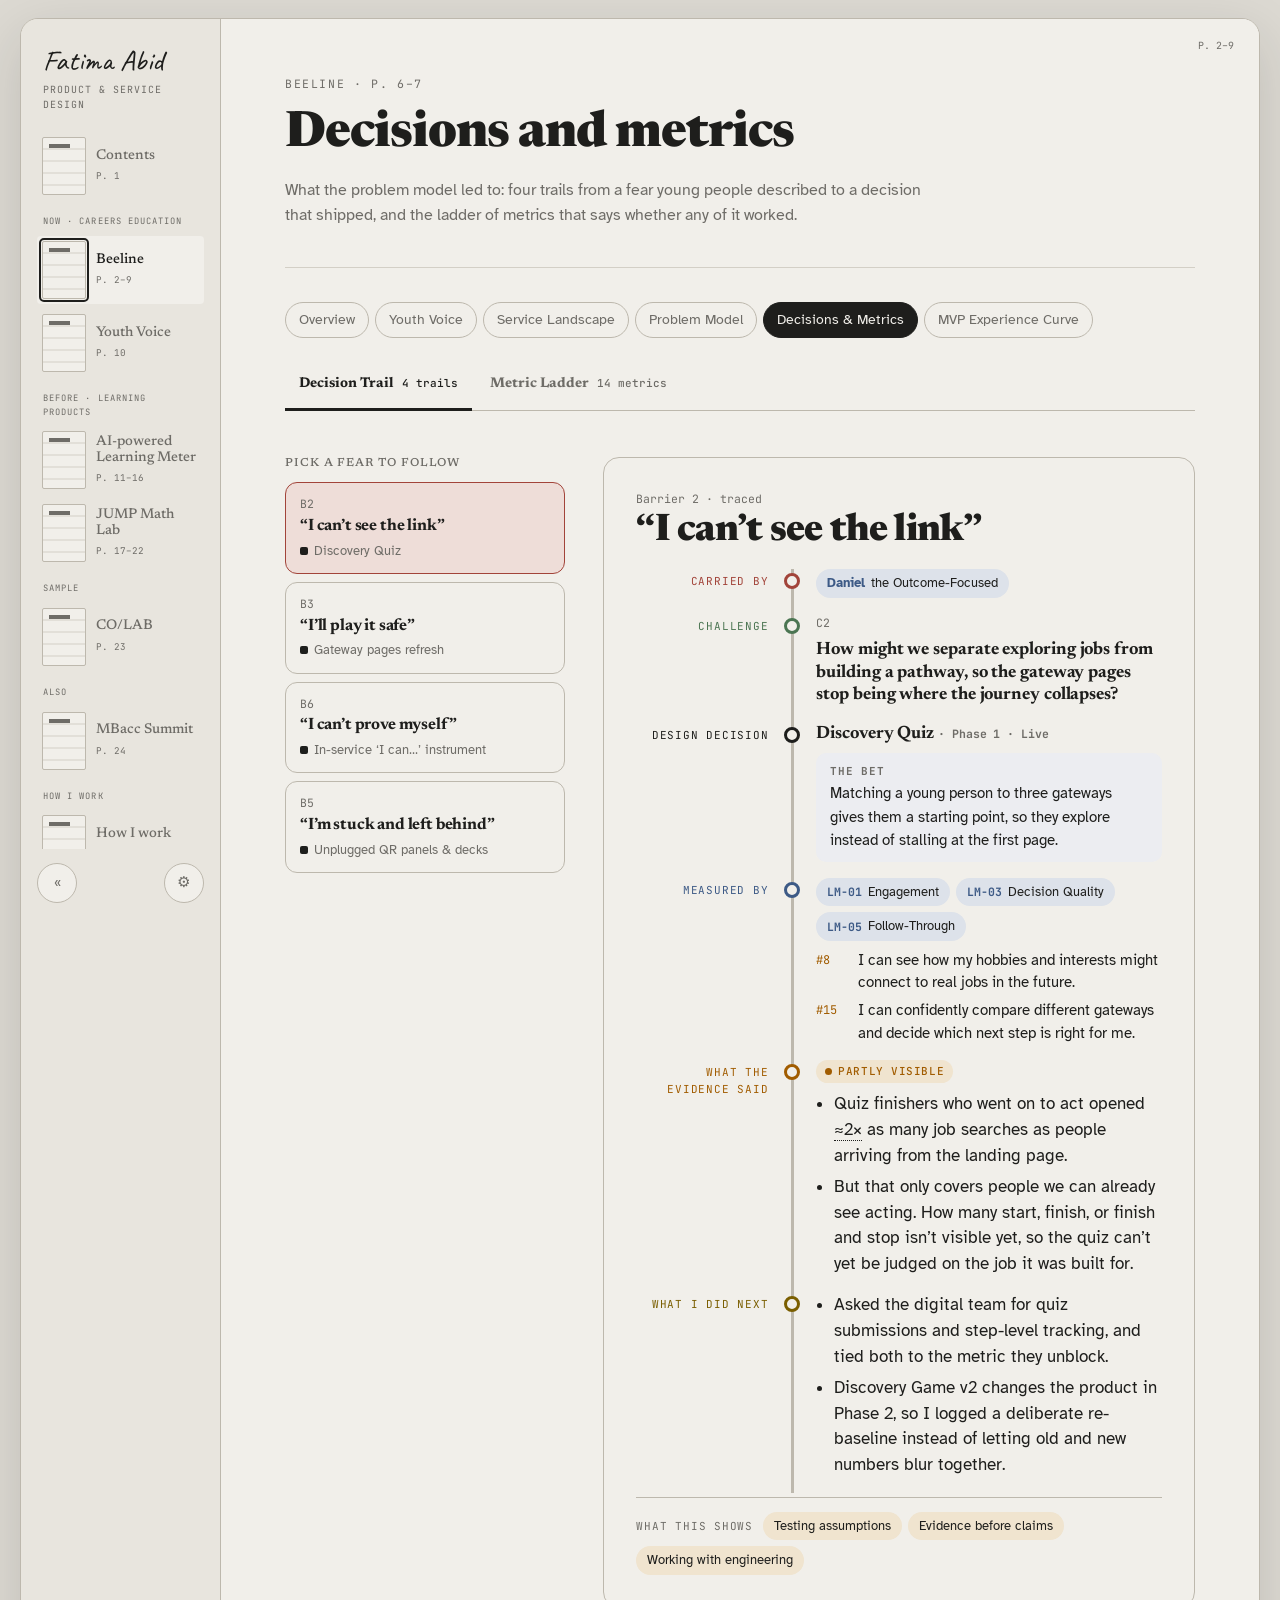
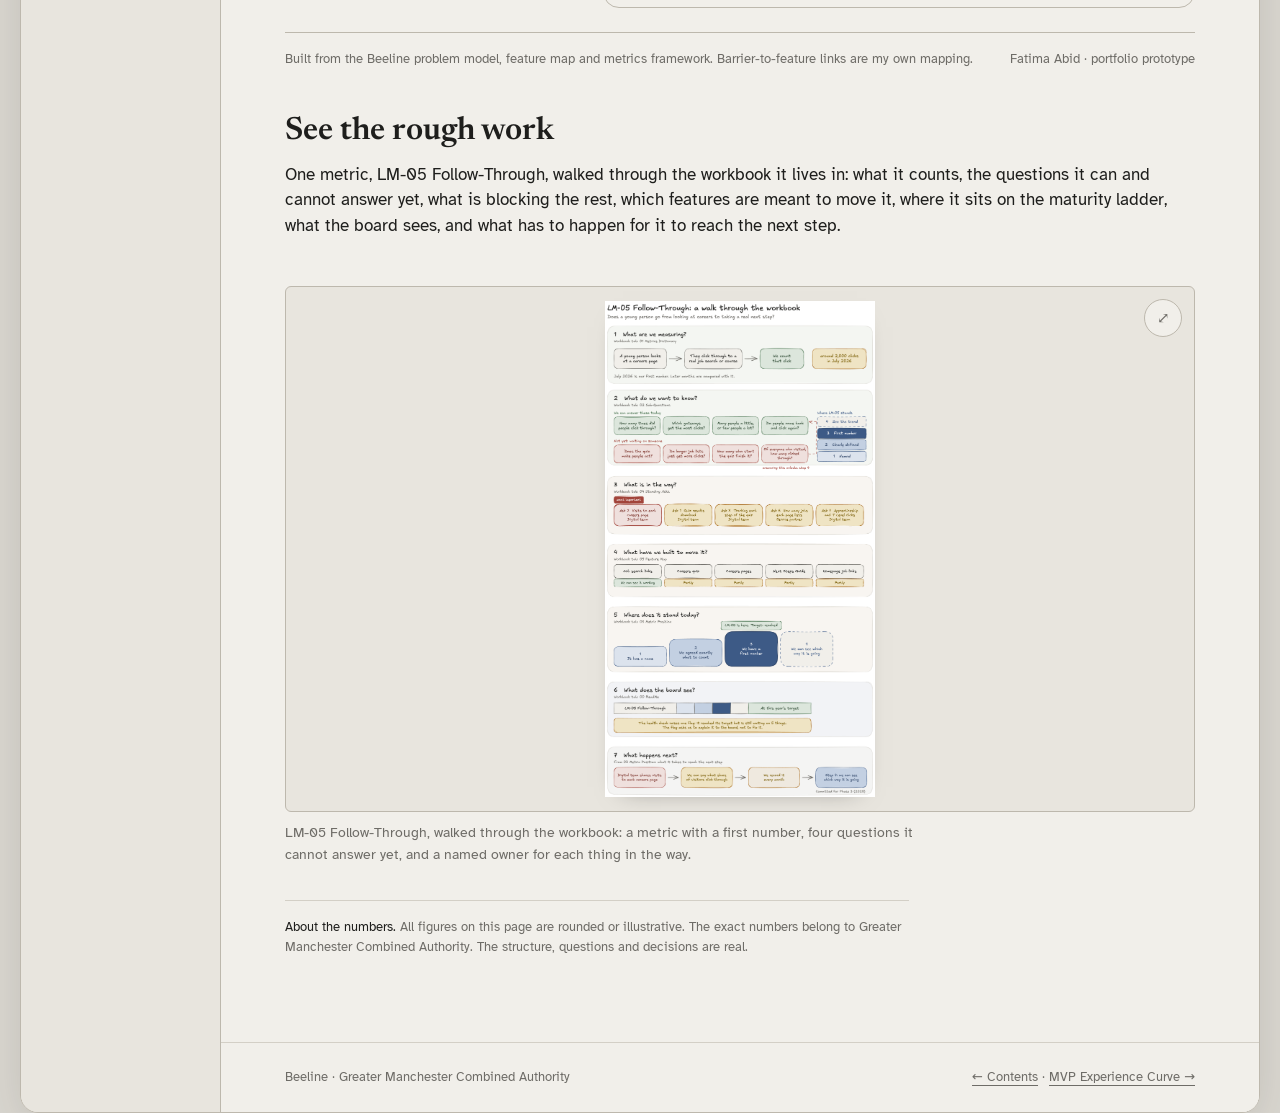
==== commit ffc8468e: "Update portfolio Update portfolio: MBacc Summit page, Beeline narrative, mobile fixes" ====
--- a/beeline-evidence.html
+++ b/beeline-evidence.html
@@ -50,10 +50,13 @@
 
 /* header */
 .eyebrow{font-family:var(--mono);font-size:12px;letter-spacing:.08em;text-transform:uppercase;color:var(--muted);display:flex;gap:10px;align-items:center}
-.hex{width:14px;height:16px;background:var(--honey);clip-path:polygon(50% 0,100% 25%,100% 75%,50% 100%,0 75%,0 25%);flex:none}
 h1{font-family:var(--display);font-weight:800;font-size:clamp(30px,4.2vw,50px);line-height:1.02;letter-spacing:-.02em;margin:8px 0 10px;text-wrap:balance}
 .lede{max-width:66ch;color:var(--muted);margin:0;font-size:16px}
-.note{display:flex;gap:10px;align-items:flex-start;background:var(--honey-soft);border-radius:10px;padding:10px 14px;font-size:13.5px;max-width:78ch}
+.rough{margin-top:44px;display:grid;gap:12px}
+.disclaimer{border-left:0;padding:16px 0 0;margin-top:34px;border-top:1px solid var(--rule);
+  font-size:13px;line-height:1.6;color:var(--pencil);max-width:78ch}
+.disclaimer b{font-weight:400;color:var(--ink)}
+.note{display:flex;gap:10px;align-items:flex-start;background:var(--paper-2);border:1px solid var(--rule);border-radius:6px;padding:10px 14px;font-size:13.5px;max-width:78ch}
 .note b{color:var(--honey-ink)}
 .approx{border-bottom:1.5px dotted currentColor;cursor:help;white-space:nowrap}
 
@@ -198,10 +201,11 @@
   .sum{grid-template-columns:repeat(2,minmax(0,1fr))}
 }
 @media (max-width:560px){
+  .picker{grid-auto-flow:row;grid-auto-columns:auto;overflow-x:visible;padding-bottom:0;gap:8px}
   .station{grid-template-columns:22px minmax(0,1fr)}
   .station .lab{grid-column:2;text-align:left;padding:0 0 2px}
   .station .rail{grid-row:1 / span 2;grid-column:1}
-  .station .  .lhead,.lrow{grid-template-columns:minmax(0,1fr) 150px;}
+  .lhead,.lrow{grid-template-columns:minmax(0,1fr) 150px}
   .lhead>:last-child,.lrow .qa{display:none}
   .kv{grid-template-columns:1fr;gap:2px}
   .kv dd{margin-bottom:8px}
@@ -229,7 +233,6 @@
 <div class="wrap">
   
 
-  <p class="note" role="note"><span class="hex" aria-hidden="true" style="margin-top:3px"></span><span><b>About the numbers.</b> All figures on this page are rounded or illustrative. The exact numbers belong to Greater Manchester Combined Authority. The structure, questions and decisions are real.</span></p>
 
   <div class="tabs" role="tablist" aria-label="Beeline evidence views">
     <button class="tab" role="tab" id="tab-trail" aria-controls="view-trail" aria-selected="true">Decision Trail <small>4 trails</small></button>
@@ -266,6 +269,19 @@
     <span>Fatima Abid · portfolio prototype</span>
   </footer>
 </div>
+
+<section class="rough">
+  <h2>See the rough work</h2>
+  <p class="sec-lede">One metric, LM-05 Follow-Through, walked through the workbook it lives in: what it counts, the
+    questions it can and cannot answer yet, what is blocking the rest, which features are meant to move it, where it
+    sits on the maturity ladder, what the board sees, and what has to happen for it to reach the next step.</p>
+  <figure class="fig"><button type="button" aria-label="Enlarge: LM-05 Follow-Through walked through the metrics workbook, from what it counts to what it needs next.">
+    <img src="./lm05-workbook.png" alt="A seven-panel walkthrough of the LM-05 Follow-Through metric: what it measures, its sub-questions, the standing asks blocking it, the features meant to move it, its position on the maturity ladder, the board view, and the next step." loading="lazy"></button>
+    <figcaption>LM-05 Follow-Through, walked through the workbook: a metric with a first number, four questions it cannot answer yet, and a named owner for each thing in the way.</figcaption></figure>
+</section>
+
+<p class="disclaimer"><b>About the numbers.</b> All figures on this page are rounded or illustrative. The exact numbers
+  belong to Greater Manchester Combined Authority. The structure, questions and decisions are real.</p>
 <footer class="pagefoot">
   <span>Beeline · Greater Manchester Combined Authority</span>
   <span><a href="index.html">← Contents</a> · <a href="beeline-showtells.html">MVP Experience Curve →</a></span>
--- a/journal.css
+++ b/journal.css
@@ -182,18 +182,28 @@
 .note{background:var(--paper-2);border:1px solid var(--rule);border-radius:6px;padding:12px 14px;font-size:14.5px}
 .disclaimer{font-size:13px;color:var(--pencil);border-left:3px solid var(--rule-strong);padding-left:10px}
 
+.rolestrip{display:grid;gap:7px;margin:14px 0 0;max-width:80ch}
+.rolestrip>span{display:grid;grid-template-columns:74px minmax(0,1fr);gap:14px;align-items:start;
+  font-size:14.5px;line-height:1.55;color:var(--pencil)}
+.rolestrip b{font-family:var(--mono);font-size:10px;font-weight:400;letter-spacing:.07em;text-transform:uppercase;
+  color:var(--pencil);padding-top:4px}
+@media (max-width:560px){ .rolestrip>span{grid-template-columns:1fr;gap:2px} .rolestrip b{padding-top:0} }
+
 /* lifecycle strip */
 .life-wrap{display:grid;gap:10px;margin-top:8px}
 .life{display:grid;grid-template-columns:repeat(6,minmax(0,1fr));border:1px solid var(--rule-strong);border-radius:6px;
   overflow:hidden;background:var(--paper);position:relative;margin-top:26px}
-.life .stage{padding:12px 12px 22px;display:grid;gap:6px;align-content:start;border-left:1px dashed var(--rule-strong);
+.life .stage{padding:16px 16px 30px;display:grid;gap:9px;align-content:start;border-left:1px dashed var(--rule-strong);
   position:relative;min-height:150px}
 .life .stage:first-child{border-left:0}
 .life .n{font-family:var(--mono);font-size:10.5px;color:var(--pencil);letter-spacing:.06em;text-transform:uppercase}
 .life b{font-family:var(--serif);font-size:18px;font-weight:600}
-.life ul{margin:0;padding:0;list-style:none;display:grid;gap:4px;font-size:13.5px}
-.life li::before{content:"✓ ";color:var(--green);font-weight:700}
-.life .band{position:absolute;left:0;right:0;bottom:0;height:5px;background:var(--hi-solid)}
+.life ul{margin:0;padding:0;list-style:none;display:grid;gap:8px;font-size:13.5px;line-height:1.45}
+.life li{position:relative;padding-left:19px}
+.life li::before{content:"✓";position:absolute;left:0;top:0;color:var(--green);font-weight:700;line-height:1.45}
+.life li .term{text-align:left}
+.life .band{position:absolute;left:0;right:0;bottom:0;height:3px;background:var(--hi-solid);
+  padding:0;margin:0;border:0;border-radius:0;box-shadow:none}
 .life .trad{position:absolute;top:0;bottom:0;border-left:2px dashed var(--red);pointer-events:none}
 .life .trad span{position:absolute;top:-24px;left:-6px;font-family:var(--hand);font-size:18px;color:var(--red);
   white-space:nowrap;transform:rotate(-2deg);background:var(--paper);padding:0 4px;line-height:1.1}
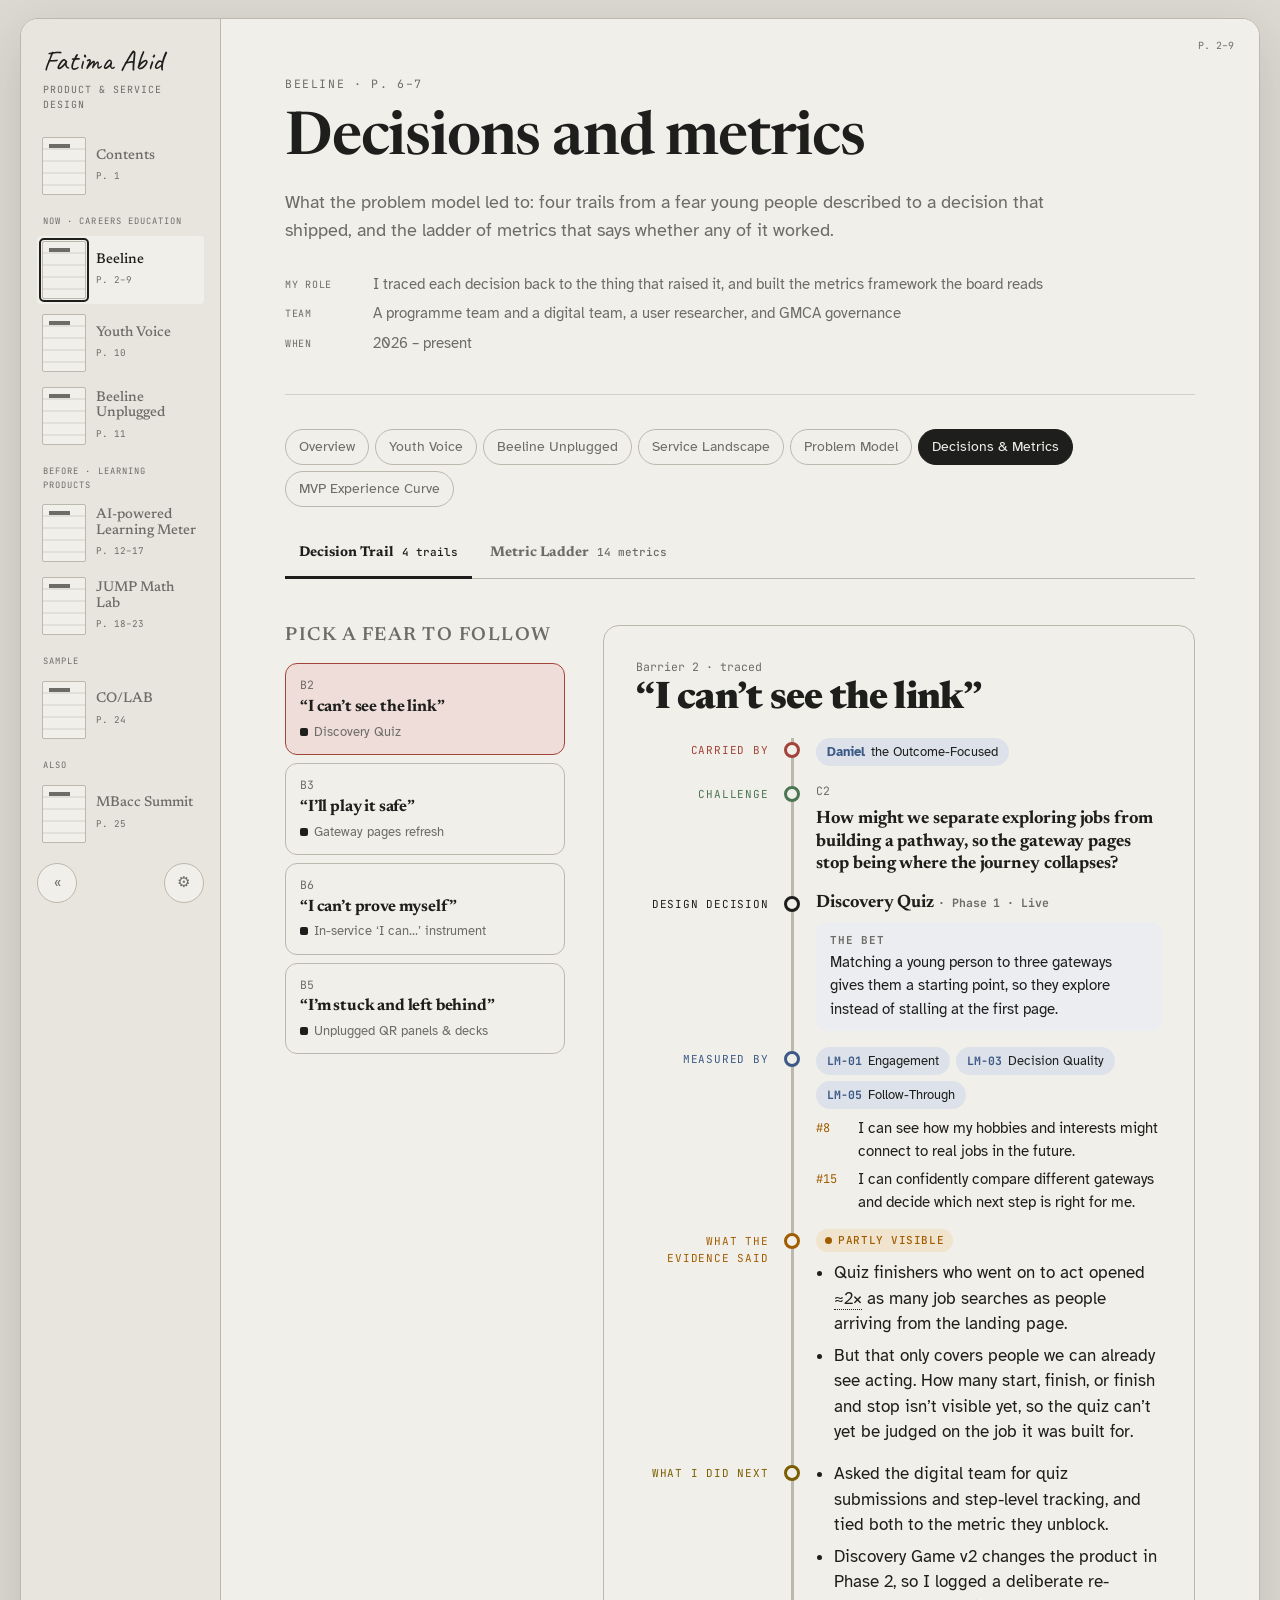
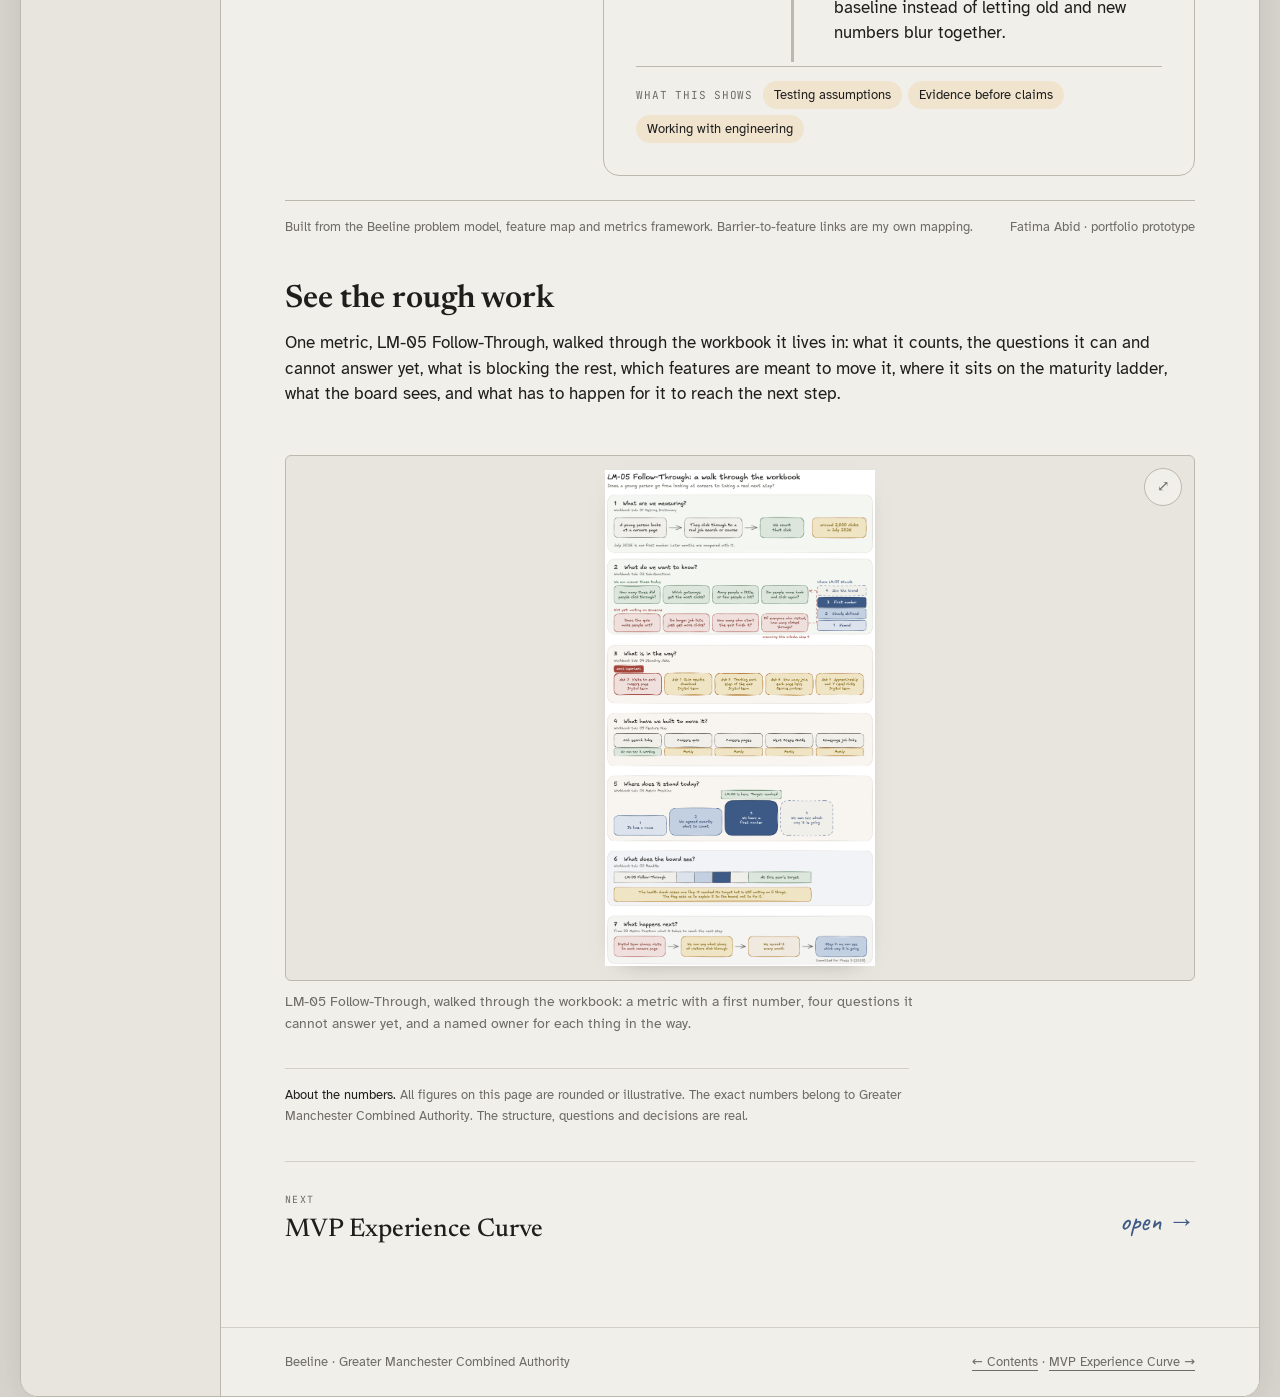
==== commit 573a925b: "Update, folder organisation" ====
--- a/beeline-evidence.html
+++ b/beeline-evidence.html
@@ -3,10 +3,13 @@
 <meta charset="utf-8">
 <meta name="viewport" content="width=device-width,initial-scale=1">
 <title>Decisions and metrics · Beeline</title>
+<link rel="icon" href="assets/img/favicon.svg" type="image/svg+xml">
+<link rel="alternate icon" href="assets/img/favicon-32.png" sizes="32x32">
+<link rel="apple-touch-icon" href="assets/img/favicon-180.png">
 <link rel="preconnect" href="https://fonts.googleapis.com">
 <link rel="preconnect" href="https://fonts.gstatic.com" crossorigin>
 <link rel="stylesheet" href="https://fonts.googleapis.com/css2?family=Newsreader:ital,opsz,wght@0,6..72,400;0,6..72,500;0,6..72,600&family=Atkinson+Hyperlegible:ital,wght@0,400;0,700;1,400&family=Caveat:wght@500;700&family=JetBrains+Mono:wght@400;500&display=swap">
-<link rel="stylesheet" href="journal.css">
+<link rel="stylesheet" href="assets/journal.css">
 <style>
 
 :root{
@@ -50,12 +53,9 @@
 
 /* header */
 .eyebrow{font-family:var(--mono);font-size:12px;letter-spacing:.08em;text-transform:uppercase;color:var(--muted);display:flex;gap:10px;align-items:center}
-h1{font-family:var(--display);font-weight:800;font-size:clamp(30px,4.2vw,50px);line-height:1.02;letter-spacing:-.02em;margin:8px 0 10px;text-wrap:balance}
-.lede{max-width:66ch;color:var(--muted);margin:0;font-size:16px}
+h1{font-family:var(--serif);font-weight:600;font-size:clamp(34px,5vw,60px);line-height:1.04;letter-spacing:-.02em;margin:8px 0 10px;text-wrap:balance}
+.lede{max-width:66ch;color:var(--muted);margin:0;font-size:18px}
 .rough{margin-top:44px;display:grid;gap:12px}
-.disclaimer{border-left:0;padding:16px 0 0;margin-top:34px;border-top:1px solid var(--rule);
-  font-size:13px;line-height:1.6;color:var(--pencil);max-width:78ch}
-.disclaimer b{font-weight:400;color:var(--ink)}
 .note{display:flex;gap:10px;align-items:flex-start;background:var(--paper-2);border:1px solid var(--rule);border-radius:6px;padding:10px 14px;font-size:13.5px;max-width:78ch}
 .note b{color:var(--honey-ink)}
 .approx{border-bottom:1.5px dotted currentColor;cursor:help;white-space:nowrap}
@@ -196,6 +196,8 @@
   .trail-layout,.ladder-layout{grid-template-columns:1fr}
   .picker{position:static;grid-auto-flow:column;grid-auto-columns:minmax(220px,1fr);overflow-x:auto;padding-bottom:6px}
   .picker h2{display:none}
+  }
+@media (min-width:981px){ .picker h2{font-family:var(--serif);font-size:19px;font-weight:600;margin:0 0 8px}
   .detail{position:static}
   .checkgrid{grid-template-columns:1fr}
   .sum{grid-template-columns:repeat(2,minmax(0,1fr))}
@@ -220,11 +222,17 @@
   <div class="mono">Beeline · p. 6–7</div>
   <h1>Decisions and metrics</h1>
   <p class="lede">What the problem model led to: four trails from a fear young people described to a decision that shipped, and the ladder of metrics that says whether any of it worked.</p>
+  <div class="rolestrip">
+    <span><b>My role</b>I traced each decision back to the thing that raised it, and built the metrics framework the board reads</span>
+    <span><b>Team</b>A programme team and a digital team, a user researcher, and GMCA governance</span>
+    <span><b>When</b>2026 – present</span>
+  </div>
   <div class="kicker"></div>
 </div>
 <nav class="subnav" aria-label="Beeline spreads">
   <a href="beeline.html">Overview</a>
   <a href="youth-voice.html">Youth Voice</a>
+  <a href="discovery-game.html">Beeline Unplugged</a>
   <a href="beeline-landscape.html">Service Landscape</a>
   <a href="beeline-problem.html">Problem Model</a>
   <a href="beeline-evidence.html" aria-current="page">Decisions &amp; Metrics</a>
@@ -276,19 +284,20 @@
     questions it can and cannot answer yet, what is blocking the rest, which features are meant to move it, where it
     sits on the maturity ladder, what the board sees, and what has to happen for it to reach the next step.</p>
   <figure class="fig"><button type="button" aria-label="Enlarge: LM-05 Follow-Through walked through the metrics workbook, from what it counts to what it needs next.">
-    <img src="./lm05-workbook.png" alt="A seven-panel walkthrough of the LM-05 Follow-Through metric: what it measures, its sub-questions, the standing asks blocking it, the features meant to move it, its position on the maturity ladder, the board view, and the next step." loading="lazy"></button>
+    <img src="assets/img/lm05-workbook.png" alt="A seven-panel walkthrough of the LM-05 Follow-Through metric: what it measures, its sub-questions, the standing asks blocking it, the features meant to move it, its position on the maturity ladder, the board view, and the next step." loading="lazy"></button>
     <figcaption>LM-05 Follow-Through, walked through the workbook: a metric with a first number, four questions it cannot answer yet, and a named owner for each thing in the way.</figcaption></figure>
 </section>
 
 <p class="disclaimer"><b>About the numbers.</b> All figures on this page are rounded or illustrative. The exact numbers
   belong to Greater Manchester Combined Authority. The structure, questions and decisions are real.</p>
+<div class="nextcase"><a href="beeline-showtells.html"><span><small>Next</small>MVP Experience Curve</span><span class="open" aria-hidden="true">open →</span></a></div>
 <footer class="pagefoot">
   <span>Beeline · Greater Manchester Combined Authority</span>
   <span><a href="index.html">← Contents</a> · <a href="beeline-showtells.html">MVP Experience Curve →</a></span>
 </footer>
 </main>
 </div>
-<script src="site.js"></script>
+<script src="assets/site.js"></script>
 <script>
 const A=(t,tip)=>`<span class="approx" title="${tip||"Illustrative figure. Exact figure held by GMCA"}">≈${t}</span>`;
 
--- a/assets/journal.css
+++ b/assets/journal.css
@@ -0,0 +1,278 @@
+/* ============ Fatima Abid · notebook portfolio · shared shell ============ */
+:root{
+  --desk:#DCD9D2; --paper:#F1EFEA; --paper-2:#E8E5DE; --ink:#1E1E1C; --pencil:#6E6C67; --rule:#D3CFC6; --rule-strong:#BDB8AD;
+  --blue:#3D5A86; --red:#A2443A; --green:#4B7552; --amber:#A15C00;
+  --hi:rgba(232,203,74,.55); --hi-solid:#E8CB4A; --hi-ink:#7A5E00;
+  --red-w:#EEDDD8; --green-w:#DDE6DC; --blue-w:#DDE2EA; --amber-w:#F0E4CF;
+  --scrim:rgba(30,30,28,.45);
+  --serif:"Newsreader",Georgia,serif; --body:"Atkinson Hyperlegible","Segoe UI",system-ui,sans-serif;
+  --hand:"Caveat","Segoe Print",cursive; --mono:"JetBrains Mono",ui-monospace,Menlo,monospace;
+  --rail:200px; --bar:56px;
+  --grain:radial-gradient(var(--rule-strong) 1.1px,transparent 1.1px);
+  --grain-size:28px 28px;
+}
+@media (prefers-color-scheme: dark){:root:not([data-theme="light"]){
+  --desk:#121314; --paper:#1D1F21; --paper-2:#25282B; --ink:#E6E3DC; --pencil:#A9A59C; --rule:#34373B; --rule-strong:#4D5156;
+  --blue:#8FA9D6; --red:#E6978B; --green:#9CC7A3; --amber:#E6B060;
+  --hi:rgba(232,203,74,.28); --hi-solid:#D9BC45; --hi-ink:#E8CB4A;
+  --red-w:#33282A; --green-w:#26302A; --blue-w:#262C37; --amber-w:#33291B;
+  --scrim:rgba(0,0,0,.6);
+}}
+:root[data-theme="dark"]{
+  --desk:#121314; --paper:#1D1F21; --paper-2:#25282B; --ink:#E6E3DC; --pencil:#A9A59C; --rule:#34373B; --rule-strong:#4D5156;
+  --blue:#8FA9D6; --red:#E6978B; --green:#9CC7A3; --amber:#E6B060;
+  --hi:rgba(232,203,74,.28); --hi-solid:#D9BC45; --hi-ink:#E8CB4A;
+  --red-w:#33282A; --green-w:#26302A; --blue-w:#262C37; --amber-w:#33291B;
+  --scrim:rgba(0,0,0,.6);
+}
+:root[data-ink="black"]{--blue:var(--ink);--red:var(--ink);--green:var(--ink);--amber:var(--ink);--hi-ink:var(--ink)}
+
+*{box-sizing:border-box}
+[hidden]{display:none!important}
+html{scroll-behavior:smooth}
+body{margin:0;background:var(--desk);color:var(--ink);font-family:var(--body);font-size:16.5px;line-height:1.55;
+  padding:18px 18px 0;-webkit-font-smoothing:antialiased}
+button{font:inherit;color:inherit}
+a{color:inherit}
+:focus-visible{outline:2.5px solid var(--blue);outline-offset:3px;border-radius:4px}
+h1,h2,h3,h4{font-family:var(--serif);font-weight:500;margin:0;text-wrap:balance}
+h1{font-size:clamp(34px,4.8vw,60px);line-height:1.03;letter-spacing:-.015em}
+h2{font-size:clamp(24px,2.8vw,32px);line-height:1.15}
+h3{font-size:20px;font-weight:600}
+p{margin:0 0 14px}
+.mono{font-family:var(--mono);font-size:11.5px;letter-spacing:.14em;text-transform:uppercase;color:var(--pencil)}
+.hand{font-family:var(--hand);font-size:22px;line-height:1.15;color:var(--blue)}
+.muted{color:var(--pencil)}
+.lede{font-size:18px;max-width:66ch;color:var(--pencil)}
+.hl,mark{background:linear-gradient(transparent 35%,var(--hi) 35% 88%,transparent 88%);color:inherit;padding-inline:2px}
+
+/* ============ the sheet on the desk ============ */
+.layout{margin:0 auto;display:grid;max-width:1240px;min-height:calc(100dvh - 36px);
+  grid-template-columns:var(--rail) minmax(0,1fr);border:1px solid var(--rule-strong);border-radius:18px;
+  background:linear-gradient(to right,var(--paper-2) 0 var(--rail),var(--paper) var(--rail));
+  box-shadow:0 18px 55px rgba(30,30,28,.14);overflow:hidden}
+.rail-col{min-width:0;min-height:100%;align-self:stretch;border-right:1px solid var(--rule-strong);background:var(--paper-2)}
+.rail-col>.rail{position:sticky;top:0;display:flex;height:100dvh;min-width:0;flex-direction:column;overflow:hidden;padding:26px 16px 16px}
+.rail-col .railtop{display:grid;gap:5px;padding:0 6px 20px;position:relative}
+.rail-col .railtop .brand{font-family:var(--hand);font-size:1.8rem;line-height:1.1;text-decoration:none;display:block}
+.rail-col .railtop small{font-family:var(--mono);font-size:.62rem;text-transform:uppercase;letter-spacing:.1em;color:var(--pencil)}
+.collapsebtn{border:1px solid var(--rule-strong);background:var(--paper);border-radius:999px;min-width:40px;min-height:40px;
+  cursor:pointer;color:var(--pencil);display:grid;place-items:center;font-size:13px;line-height:1}
+.collapsebtn:hover{border-color:var(--ink);color:var(--ink)}
+.rail-col .pages{display:grid;min-height:0;flex:1;gap:5px;overflow-y:auto;align-content:start}
+.rail-col .pages a{display:grid;min-height:68px;grid-template-columns:44px minmax(0,1fr);align-items:center;gap:10px;
+  border-radius:4px;padding:5px;color:var(--pencil);text-decoration:none}
+.rail-col .pages a:hover{background:rgba(241,239,234,.55);color:var(--ink)}
+.rail-col .pages a[aria-current="page"]{background:var(--paper);color:var(--ink)}
+.rail-col .pages a[aria-current="page"] .thumb{outline:2px solid var(--ink);outline-offset:1px}
+.thumb{position:relative;display:block;width:44px;height:58px;border:1px solid var(--rule-strong);border-radius:2px;
+  background:repeating-linear-gradient(to bottom,var(--paper) 0,var(--paper) 10px,var(--rule) 11px,var(--paper) 12px)}
+.thumb i{position:absolute;left:6px;top:6px;width:21px;height:4px;background:var(--pencil)}
+.rail-col .pcopy{min-width:0}
+.rail-col .pcopy strong{display:block;font-family:var(--serif);font-size:.88rem;font-weight:500;line-height:1.1}
+.rail-col .pcopy small{display:block;margin-top:5px;font-family:var(--mono);font-size:.58rem;text-transform:uppercase;color:var(--pencil)}
+.pshort{display:none}
+.rail-col .pages .grp{font-family:var(--mono);font-size:.55rem;letter-spacing:.12em;text-transform:uppercase;color:var(--pencil);padding:10px 6px 2px}
+.rail-col .rail-settings{display:flex;flex:none;justify-content:space-between;align-items:center;gap:8px;padding-top:14px}
+.setbtn{border:1px solid var(--rule-strong);background:var(--paper);border-radius:999px;min-width:40px;min-height:40px;
+  padding:0;cursor:pointer;font-size:15px;color:var(--pencil);display:inline-flex;align-items:center;justify-content:center;gap:8px}
+.setbtn span{display:none}
+.setbtn:hover{border-color:var(--ink);color:var(--ink)}
+
+/* collapsed rail */
+:root[data-rail="collapsed"]{--rail:64px}
+:root[data-rail="collapsed"] .rail-col>.rail{padding:22px 8px 14px;align-items:center}
+:root[data-rail="collapsed"] .railtop{padding:0 0 16px;justify-items:center;text-align:center}
+:root[data-rail="collapsed"] .railtop .brand{font-size:0}
+:root[data-rail="collapsed"] .railtop .brand::before{content:"FA";font-family:var(--hand);font-size:1.6rem}
+:root[data-rail="collapsed"] .railtop small{display:none}
+
+:root[data-rail="collapsed"] .pages{width:100%}
+:root[data-rail="collapsed"] .pages a{grid-template-columns:1fr;justify-items:center;min-height:52px;padding:8px 2px;gap:0}
+:root[data-rail="collapsed"] .thumb,:root[data-rail="collapsed"] .pcopy{display:none}
+:root[data-rail="collapsed"] .pshort{display:block;font-family:var(--mono);font-size:13px;color:var(--ink)}
+:root[data-rail="collapsed"] .pages .grp{font-size:0;padding:6px 0 4px}
+:root[data-rail="collapsed"] .pages .grp::before{content:"";display:block;border-top:1px solid var(--rule-strong);width:22px;margin:0 auto}
+:root[data-rail="collapsed"] .rail-settings{flex-direction:column;justify-content:center;gap:6px}
+:root[data-rail="collapsed"] .setbtn{padding:0;justify-content:center}
+:root[data-rail="collapsed"] .setbtn span{display:none}
+
+/* compact top bar */
+.topbar{display:none;position:sticky;z-index:45;top:env(safe-area-inset-top,0px);width:100%;height:var(--bar);
+  grid-template-columns:max-content minmax(0,1fr) 44px;align-items:center;gap:6px;
+  border-bottom:1px solid var(--rule-strong);background:var(--paper-2);padding:0 10px}
+.topbar .brand{font-family:var(--hand);font-size:1.45rem;text-decoration:none}
+.pagesbtn{min-width:0;max-width:100%;height:44px;justify-self:end;display:inline-flex;align-items:center;gap:6px;
+  overflow:hidden;padding-inline:8px;border:0;background:none;color:var(--pencil);cursor:pointer}
+.pagesbtn .pn{flex:none;font-family:var(--mono);font-size:.58rem;text-transform:uppercase}
+.pagesbtn .cur{min-width:0;overflow:hidden;color:var(--ink);font-family:var(--serif);font-size:.94rem;font-weight:500;
+  text-overflow:ellipsis;white-space:nowrap}
+
+/* popovers */
+.pop{position:absolute;z-index:70;background:var(--paper);border:1px solid var(--rule-strong);border-radius:8px;
+  box-shadow:0 20px 40px -24px rgba(0,0,0,.5);padding:12px;display:grid;gap:12px;min-width:220px}
+.pop h4{font-family:var(--mono);font-size:.6rem;letter-spacing:.12em;text-transform:uppercase;color:var(--pencil);font-weight:400}
+.pop .opts{display:flex;flex-wrap:wrap;gap:6px}
+.pop .opts button{border:1px solid transparent;background:none;border-radius:4px;padding:6px 10px;cursor:pointer;font-size:13.5px;color:var(--pencil)}
+.pop .opts button[aria-pressed="true"]{border-color:var(--ink);color:var(--ink)}
+.sheet-pages{position:fixed;left:8px;right:8px;top:calc(var(--bar) + 4px);z-index:65;background:var(--paper);
+  border:1px solid var(--rule-strong);border-radius:8px;box-shadow:0 20px 40px -28px rgba(0,0,0,.5);
+  max-height:70vh;overflow:auto;padding:10px;display:grid;gap:3px}
+.sheet-pages .ph{font-family:var(--mono);font-size:.6rem;letter-spacing:.12em;text-transform:uppercase;color:var(--pencil);padding:2px 6px 6px}
+.sheet-pages a{display:grid;min-height:52px;grid-template-columns:32px minmax(0,1fr);align-items:center;gap:11px;
+  border:1px solid transparent;border-radius:3px;padding:5px 8px;color:var(--pencil);text-decoration:none}
+.sheet-pages a[aria-current="page"]{border-color:var(--ink);color:var(--ink)}
+.sheet-pages .thumb{width:28px;height:38px;background-size:auto 8px}
+.sheet-pages .thumb i{left:4px;top:4px;width:14px;height:3px}
+.sheet-pages .pcopy{min-width:0;display:grid;gap:3px}
+.sheet-pages .pcopy strong{font-family:var(--serif);font-size:.95rem;font-weight:500;line-height:1.2}
+.sheet-pages .pcopy small{font-family:var(--mono);font-size:.58rem;letter-spacing:.06em;text-transform:uppercase;color:var(--pencil)}
+.sheet-pages .grp{display:none}
+
+/* ============ the paper page ============ */
+.paper{position:relative;min-width:0;background-color:var(--paper);background-image:var(--grain);background-size:var(--grain-size)}
+:root[data-paper="lined"]{--grain:linear-gradient(90deg,transparent 0 54px,rgba(162,68,58,.35) 55px,transparent 56px),repeating-linear-gradient(to bottom,transparent 0,transparent 27px,var(--rule) 28px);--grain-size:auto}
+:root[data-paper="grid"]{--grain:linear-gradient(var(--rule) 1px,transparent 1px),linear-gradient(90deg,var(--rule) 1px,transparent 1px);--grain-size:28px 28px}
+:root[data-paper="blank"]{--grain:none;--grain-size:auto}
+.page-number{position:absolute;z-index:20;right:25px;top:19px;font-family:var(--mono);font-size:.62rem;
+  text-transform:uppercase;color:var(--pencil)}
+main{padding:56px clamp(20px,5vw,72px) 70px;position:relative}
+.pagehead{display:grid;gap:14px;margin-bottom:34px;padding-bottom:26px;border-bottom:1px solid var(--rule)}
+.pagehead .kicker{display:flex;flex-wrap:wrap;gap:8px}
+.tagline,.stamp-ctx{font-family:var(--mono);font-size:.66rem;letter-spacing:.06em;text-transform:uppercase;color:var(--ink);
+  border:1.2px solid var(--rule-strong);border-radius:3px;padding:5px 9px;display:inline-flex;gap:7px;align-items:center;min-height:32px}
+.stamp-ctx i{font-style:normal;font-size:.6rem;color:var(--k,var(--pencil))}
+.stamp-sector{border-color:var(--green)}.stamp-sector i{color:var(--green)}
+.stamp-scale{border-color:var(--blue)}.stamp-scale i{color:var(--blue)}
+.stamp-audience{border-color:var(--red)}.stamp-audience i{color:var(--red)}
+.stamp-product{border-color:var(--rule-strong)}.stamp-product i{color:var(--pencil)}
+section{scroll-margin-top:calc(var(--bar) + 12px)}
+h2,h3,[id]{scroll-margin-top:calc(var(--bar) + 12px)}
+.sheet{background:var(--paper);border:1px solid var(--rule);border-radius:6px;padding:clamp(18px,2.6vw,28px);display:grid;gap:20px}
+.stack{display:grid;gap:26px}
+.journal-footer{display:flex;justify-content:space-between;gap:20px;border-top:1px solid var(--rule);
+  padding:24px clamp(20px,5vw,72px);color:var(--pencil);font-size:.82rem;background:var(--paper)}
+.journal-footer div{display:flex;gap:18px;flex-wrap:wrap}
+.journal-footer a{text-decoration:underline;text-underline-offset:4px}
+.nextcase{border-top:1px solid var(--rule);padding:30px 0 6px;margin-top:34px}
+.nextcase a{display:flex;min-height:44px;align-items:center;justify-content:space-between;gap:16px;
+  font-family:var(--serif);font-size:1.6rem;font-weight:500;text-decoration:none}
+.nextcase small{display:block;margin-bottom:4px;font-family:var(--mono);font-size:.62rem;font-weight:400;
+  text-transform:uppercase;letter-spacing:.14em;color:var(--pencil)}
+.nextcase .open{font-family:var(--hand);font-size:1.7rem;color:var(--blue)}
+
+/* tabs / subnav */
+.tabs{display:flex;gap:4px;flex-wrap:wrap;border-bottom:1px solid var(--rule-strong);margin-bottom:22px}
+.tabs button{border:0;background:none;padding:10px 14px 12px;cursor:pointer;font-size:14px;color:var(--pencil);
+  border-bottom:3px solid transparent;margin-bottom:-1px}
+.tabs button[aria-selected="true"]{color:var(--ink);border-bottom-color:var(--ink)}
+.subnav{display:flex;flex-wrap:wrap;gap:6px;margin:0 0 30px}
+.subnav a{text-decoration:none;font-size:14px;color:var(--pencil);border:1px solid var(--rule-strong);
+  border-radius:999px;padding:6px 13px;background:var(--paper)}
+.subnav a:hover{border-color:var(--ink);color:var(--ink)}
+.subnav a[aria-current="page"]{background:var(--ink);color:var(--paper);border-color:var(--ink)}
+
+/* glossary term */
+.term{border:0;background:none;padding:0 0 1px;cursor:help;font:inherit;color:inherit;border-bottom:2px dotted var(--hi-ink);position:relative}
+.term sup{font-family:var(--mono);font-size:.62em;color:var(--pencil);margin-left:1px}
+.termpop{position:absolute;z-index:80;max-width:280px;background:var(--paper);border:1px solid var(--rule-strong);
+  border-radius:8px;box-shadow:0 18px 34px -22px rgba(0,0,0,.55);padding:10px 12px;font-size:14px;line-height:1.4}
+.termpop b{display:block;font-family:var(--serif);font-size:16px;font-weight:600;margin-bottom:3px}
+
+/* shared small pieces */
+.legend{display:flex;flex-wrap:wrap;gap:8px 18px;font-size:13px;color:var(--pencil);align-items:center}
+.legend span{display:inline-flex;align-items:center;gap:7px}
+.note{background:var(--paper-2);border:1px solid var(--rule);border-radius:6px;padding:12px 14px;font-size:14.5px}
+.disclaimer{font-size:13px;line-height:1.6;color:var(--pencil);max-width:78ch;
+  border-top:1px solid var(--rule);padding:16px 0 0;margin:34px 0 0}
+.disclaimer b{font-weight:400;color:var(--ink)}
+
+.rolestrip{display:grid;gap:7px;margin:14px 0 0;max-width:80ch}
+.rolestrip>span{display:grid;grid-template-columns:74px minmax(0,1fr);gap:14px;align-items:start;
+  font-size:14.5px;line-height:1.55;color:var(--pencil)}
+.rolestrip b{font-family:var(--mono);font-size:10px;font-weight:400;letter-spacing:.07em;text-transform:uppercase;
+  color:var(--pencil);padding-top:4px}
+@media (max-width:560px){ .rolestrip>span{grid-template-columns:1fr;gap:2px} .rolestrip b{padding-top:0} }
+
+/* lifecycle strip */
+.life-wrap{display:grid;gap:10px;margin-top:8px}
+.life{display:grid;grid-template-columns:repeat(6,minmax(0,1fr));border:1px solid var(--rule-strong);border-radius:6px;
+  overflow:hidden;background:var(--paper);position:relative;margin-top:26px}
+.life .stage{padding:16px 16px 30px;display:grid;gap:9px;align-content:start;border-left:1px dashed var(--rule-strong);
+  position:relative;min-height:150px}
+.life .stage:first-child{border-left:0}
+.life .n{font-family:var(--mono);font-size:10.5px;color:var(--pencil);letter-spacing:.06em;text-transform:uppercase}
+.life b{font-family:var(--serif);font-size:18px;font-weight:600}
+.life ul{margin:0;padding:0;list-style:none;display:grid;gap:8px;font-size:13.5px;line-height:1.45}
+.life li{position:relative;padding-left:19px}
+.life li::before{content:"✓";position:absolute;left:0;top:0;color:var(--green);font-weight:700;line-height:1.45}
+.life li .term{text-align:left}
+.life .band{position:absolute;left:0;right:0;bottom:0;height:3px;background:var(--hi-solid);
+  padding:0;margin:0;border:0;border-radius:0;box-shadow:none}
+.life .trad{position:absolute;top:0;bottom:0;border-left:2px dashed var(--red);pointer-events:none}
+.life .trad span{position:absolute;top:-24px;left:-6px;font-family:var(--hand);font-size:18px;color:var(--red);
+  white-space:nowrap;transform:rotate(-2deg);background:var(--paper);padding:0 4px;line-height:1.1}
+
+@media (max-width:1023px){
+  body{padding:0}
+  .layout{grid-template-columns:minmax(0,1fr);min-height:100dvh;border:0;border-radius:0;background:var(--paper);box-shadow:none}
+  .rail-col{display:none}
+  .topbar{display:grid}
+  .page-number{display:none}
+  main{padding:26px 20px 56px}
+  .journal-footer{flex-direction:column;padding:22px 20px}
+}
+@media (max-width:760px){
+  .life{grid-template-columns:1fr}
+  .life .stage{border-left:0;border-top:1px dashed var(--rule-strong);min-height:0;
+    grid-template-columns:96px minmax(0,1fr);display:grid;align-items:start;gap:4px 12px}
+  .life .n{grid-column:1;grid-row:1}
+  .life b{grid-column:1;grid-row:2}
+  .life ul{grid-column:2;grid-row:1/3}
+  .life .band,.life .trad{display:none}
+  .life-break{border-top:2px dashed var(--red);font-family:var(--hand);color:var(--red);font-size:18px;padding-top:4px}
+}
+@media (min-width:761px){ .life-break{display:none} }
+@media print{ .rail-col,.topbar,.tabs{display:none} }
+
+/* ---------- postage-stamp labels ---------- */
+.pstamp{--r:5.4px;--s:13px;position:relative;display:grid;place-content:center;width:112px;height:112px;padding:12px 10px;background:var(--paper-2);
+  font-family:var(--mono);font-size:.58rem;letter-spacing:.12em;text-transform:uppercase;color:var(--ink);
+  line-height:1.15;text-align:center;
+  -webkit-mask:
+    radial-gradient(var(--r) at 50% 0,#0000 98%,#000) 0 0/var(--s) 100%,
+    radial-gradient(var(--r) at 50% 100%,#0000 98%,#000) 0 100%/var(--s) 100%,
+    radial-gradient(var(--r) at 0 50%,#0000 98%,#000) 0 0/100% var(--s),
+    radial-gradient(var(--r) at 100% 50%,#0000 98%,#000) 100% 0/100% var(--s);
+  -webkit-mask-composite:source-in;
+  mask:
+    radial-gradient(var(--r) at 50% 0,#0000 98%,#000) 0 0/var(--s) 100%,
+    radial-gradient(var(--r) at 50% 100%,#0000 98%,#000) 0 100%/var(--s) 100%,
+    radial-gradient(var(--r) at 0 50%,#0000 98%,#000) 0 0/100% var(--s),
+    radial-gradient(var(--r) at 100% 50%,#0000 98%,#000) 100% 0/100% var(--s);
+  mask-composite:intersect}
+.pstamp b{display:block;margin-top:5px;font-family:var(--serif);font-weight:600;font-size:1.02rem;line-height:1.1;letter-spacing:.01em;text-transform:none;color:var(--k,var(--ink))}
+.pstamp::after{content:"";position:absolute;inset:7px;border:1px solid var(--rule-strong);pointer-events:none}
+.pstamp-full{--k:var(--red)}
+.pstamp-sample{--k:var(--blue)}
+.entry-stamp{position:absolute;right:26px;top:50%;transform:translateY(-50%) rotate(-3deg);z-index:2}
+@media (min-width:761px){ .journal-entry>div{padding-right:178px} }
+@media (max-width:760px){ .entry-stamp{position:static;transform:rotate(-2deg);margin-top:14px;justify-self:start} .pstamp{width:104px;height:104px} }
+
+/* ---------- figures with click to enlarge ---------- */
+figure.fig{margin:22px 0 0;display:grid;gap:10px}
+figure.fig button{display:grid;place-items:center;width:100%;max-height:34rem;overflow:hidden;cursor:zoom-in;
+  border:1px solid var(--rule-strong);border-radius:6px;background:var(--paper-2);padding:14px;position:relative}
+figure.fig img{max-height:31rem;width:auto;max-width:100%;height:auto;object-fit:contain;
+  box-shadow:0 8px 24px -18px rgba(0,0,0,.5);background:var(--paper)}
+figure.fig .zoom{position:absolute;right:12px;top:12px;width:38px;height:38px;border-radius:999px;border:1px solid var(--rule-strong);
+  background:var(--paper);display:grid;place-items:center;font-size:15px;color:var(--pencil)}
+figure.fig figcaption{font-size:14px;color:var(--pencil);max-width:74ch}
+.lightbox{position:fixed;inset:0;z-index:100;background:var(--scrim);display:grid;grid-template-rows:auto minmax(0,1fr);
+  gap:10px;padding:18px clamp(14px,3vw,34px) 24px;backdrop-filter:blur(2px)}
+.lightbox .lb-bar{display:flex;justify-content:space-between;align-items:center;gap:16px;color:var(--paper)}
+.lightbox .lb-cap{font-family:var(--serif);font-size:18px}
+.lightbox button.lb-close{border:1px solid var(--paper);background:none;color:var(--paper);border-radius:999px;
+  min-width:44px;min-height:44px;padding:0 14px;cursor:pointer}
+.lightbox .lb-img{overflow:auto;display:grid;place-items:center;background:var(--paper);border-radius:8px;padding:10px}
+.lightbox img{max-width:100%;height:auto}
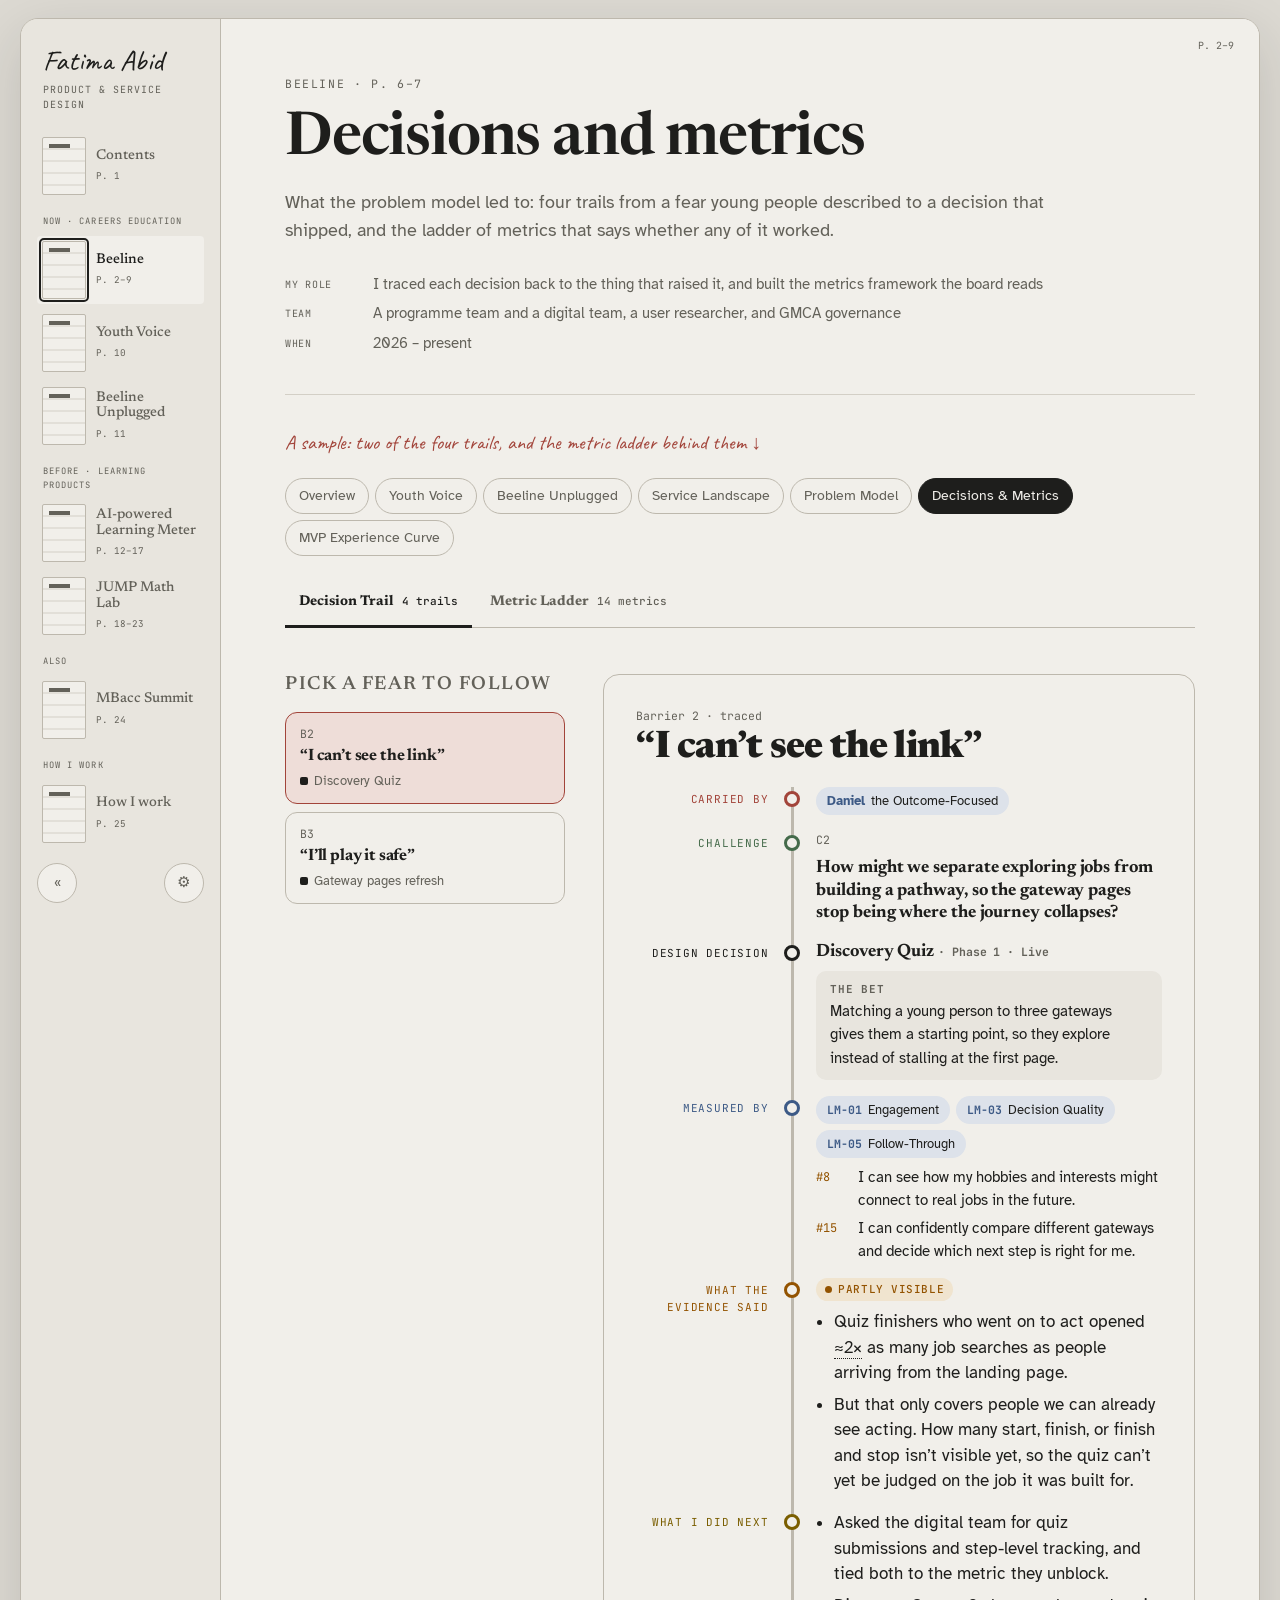
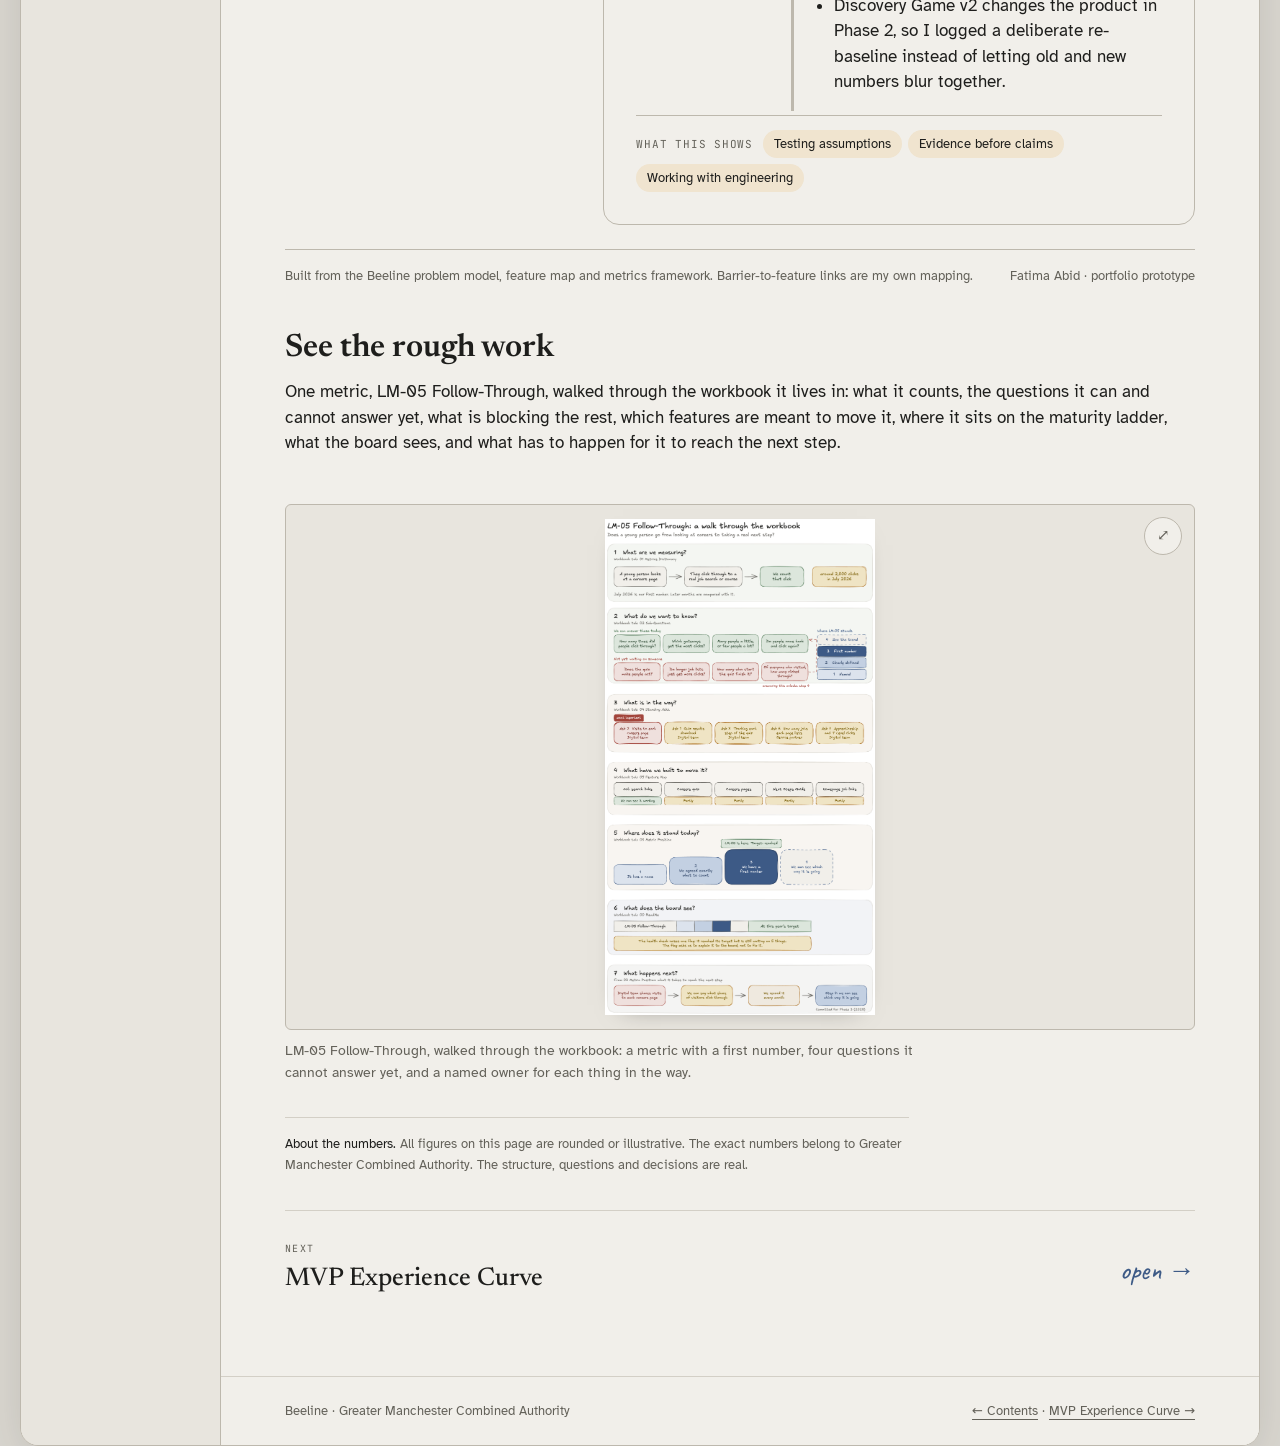
==== commit 21f14193: "Trim the portfolio and fix accessibility Beeline's four spreads become samples: Service Landscape ke" ====
--- a/beeline-evidence.html
+++ b/beeline-evidence.html
@@ -41,7 +41,7 @@
   --c-bar:var(--red); --c-bar-soft:var(--red-w);
   --c-per:var(--blue); --c-per-soft:var(--blue-w);
   --c-chl:var(--green); --c-chl-soft:var(--green-w);
-  --c-dec:var(--ink); --c-dec-soft:#ECEDF1;
+  --c-dec:var(--ink); --c-dec-soft:var(--paper-2);
   --c-met:var(--blue); --c-met-soft:var(--blue-w);
   --c-out:var(--amber); --c-out-soft:var(--amber-w);
   --ok:var(--green); --ok-soft:var(--green-w); --part:var(--amber); --part-soft:var(--amber-w); --no:var(--pencil); --no-soft:var(--paper-2);
@@ -214,10 +214,13 @@
   .qs li{grid-template-columns:1fr;gap:4px}
 }
 @media (prefers-reduced-motion:reduce){*{transition:none!important}}
+
+.sample-note{font-family:var(--hand);font-size:1.25rem;color:var(--red);margin:0 0 22px;max-width:70ch;line-height:1.35}
 </style>
 
+<a class="skip" href="#main">Skip to the page</a>
 <div class="layout">
-<main>
+<main id="main" tabindex="-1">
 <div class="pagehead">
   <div class="mono">Beeline · p. 6–7</div>
   <h1>Decisions and metrics</h1>
@@ -229,6 +232,7 @@
   </div>
   <div class="kicker"></div>
 </div>
+<p class="sample-note">A sample: two of the four trails, and the metric ladder behind them ↓</p>
 <nav class="subnav" aria-label="Beeline spreads">
   <a href="beeline.html">Overview</a>
   <a href="youth-voice.html">Youth Voice</a>
@@ -262,10 +266,9 @@
         <div class="ladder" id="ladder" role="group" aria-label="Metrics by step reached"></div>
         <aside class="detail" id="detail" aria-live="polite"></aside>
       </div>
-      <section class="checks" aria-labelledby="checks-h">
+      <section class="checks" aria-label="Design assurance">
         <div>
           <div class="panel-h">Design assurance</div>
-          <h3 id="checks-h">The system checks itself</h3>
         </div>
         <div class="checkgrid" id="checkgrid"></div>
       </section>
@@ -406,20 +409,6 @@
   evi:{s:"partly",l:"Partly visible",pts:[`Only ${A("6 of 21")} possible gateway pairings are being explored. Broadening is happening, but narrowly.`,"People come back to decide, but not to act. Returning to follow through is almost non-existent.","The analytics tool can only compare three segments at once, so ‘more than two gateways’ can’t be read yet. I flagged that as a tool limit, not a finding."]},
   next:["Gateway pages restructure (Phase 2, in design): use which gateways get explored together to decide how they cross-link.","Asked for a user-level export and a count of roles per page, so depth isn’t just an artefact of how long a page is."],
   shows:["Synthesising messy data","Telling a tool limit from a finding","Iterating the product"]},
- {id:"prove",q:"I can’t prove myself",bar:"B6",people:[["Dylan","the Overwhelmed Explorer"],["Clare","the Confident, Self-directed"]],
-  chl:["C9","How might we help a young person see what they can now do that they couldn’t before?"],
-  dec:{name:"In-service ‘I can…’ instrument",meta:"Phase 2 · In design",bet:"Asking one ‘I can…’ question at the right moment reads comprehension and confidence without a survey. Three answers (Yes / Not sure / Not yet) replace a 1–5 score, so a young person answers in their own terms.",demo:true},
-  met:["LM-02 Comprehension","LM-04 Confidence"],outs:[15,20,23],
-  evi:{s:"no",l:"Not yet visible",pts:["Designed in September 2026 and not yet fielded, so there’s nothing to claim yet and the page says so.","Four of the six placements are offline (events, decks, sessions). Fielding it is a service design problem, not only a build task."]},
-  next:["Field it in the Phase 2 Learn window, starting with statement 15 at the Next Steps Guide, the keystone reading.","Record the scale change as a deliberate baseline restart, agreed with the product lead."],
-  shows:["Designing the measure itself","Offline and online research","Accessible UI"]},
- {id:"stuck",q:"I’m stuck and left behind",bar:"B5",people:[["Heather","the Supported Sense-maker"],["Dylan","the Overwhelmed Explorer"]],
-  chl:["C7","How might we make the Unplugged offline toolkits and the website hand off to each other properly?"],
-  dec:{name:"Unplugged QR panels & decks",meta:"Phase 1–2 · Live",bet:"Physical activations (events, panels, decks) hand a young person into the digital service instead of ending at the event."},
-  met:["PRG-04 Unplugged Transition Rate","LM-01 Engagement"],outs:[1,16],
-  evi:{s:"partly",l:"Partly visible",pts:["QR codes and tracked links are built and logged for every activation.","Gateway-specific codes aren’t printed yet, so we can’t tell which panel drove a scan, and nothing has been read off them."]},
-  next:["Read one complete month of arrivals to get a first figure for the Unplugged Transition Rate.","Print gateway-specific codes so each panel, and each gateway, can be credited."],
-  shows:["Joining offline and digital","Service design","Being honest about gaps"]}
 ];
 
 /* ---------- render: trail ---------- */
--- a/assets/journal.css
+++ b/assets/journal.css
@@ -1,7 +1,7 @@
 /* ============ Fatima Abid · notebook portfolio · shared shell ============ */
 :root{
-  --desk:#DCD9D2; --paper:#F1EFEA; --paper-2:#E8E5DE; --ink:#1E1E1C; --pencil:#6E6C67; --rule:#D3CFC6; --rule-strong:#BDB8AD;
-  --blue:#3D5A86; --red:#A2443A; --green:#4B7552; --amber:#A15C00;
+  --desk:#DCD9D2; --paper:#F1EFEA; --paper-2:#E8E5DE; --ink:#1E1E1C; --pencil:#636159; --rule:#D3CFC6; --rule-strong:#BDB8AD;
+  --blue:#3D5A86; --red:#A2443A; --green:#446A4A; --amber:#935300;
   --hi:rgba(232,203,74,.55); --hi-solid:#E8CB4A; --hi-ink:#7A5E00;
   --red-w:#EEDDD8; --green-w:#DDE6DC; --blue-w:#DDE2EA; --amber-w:#F0E4CF;
   --scrim:rgba(30,30,28,.45);
@@ -35,6 +35,17 @@
 button{font:inherit;color:inherit}
 a{color:inherit}
 :focus-visible{outline:2.5px solid var(--blue);outline-offset:3px;border-radius:4px}
+/* focus: SVG hotspots and buttons that reset their own styles */
+svg [tabindex]:focus,svg [tabindex]:focus-visible{outline:2.5px solid var(--blue);outline-offset:2px}
+svg [tabindex]:focus circle,svg [tabindex]:focus rect,svg [tabindex]:focus path{stroke:var(--blue);stroke-width:3}
+button:focus-visible{outline:2.5px solid var(--blue);outline-offset:3px;border-radius:4px}
+
+/* skip link */
+.skip{position:absolute;left:8px;top:-52px;z-index:200;background:var(--ink);color:var(--paper);
+  padding:10px 16px;border-radius:6px;font-family:var(--body);font-size:15px;text-decoration:none;
+  transition:top .12s ease}
+.skip:focus{top:8px}
+
 h1,h2,h3,h4{font-family:var(--serif);font-weight:500;margin:0;text-wrap:balance}
 h1{font-size:clamp(34px,4.8vw,60px);line-height:1.03;letter-spacing:-.015em}
 h2{font-size:clamp(24px,2.8vw,32px);line-height:1.15}
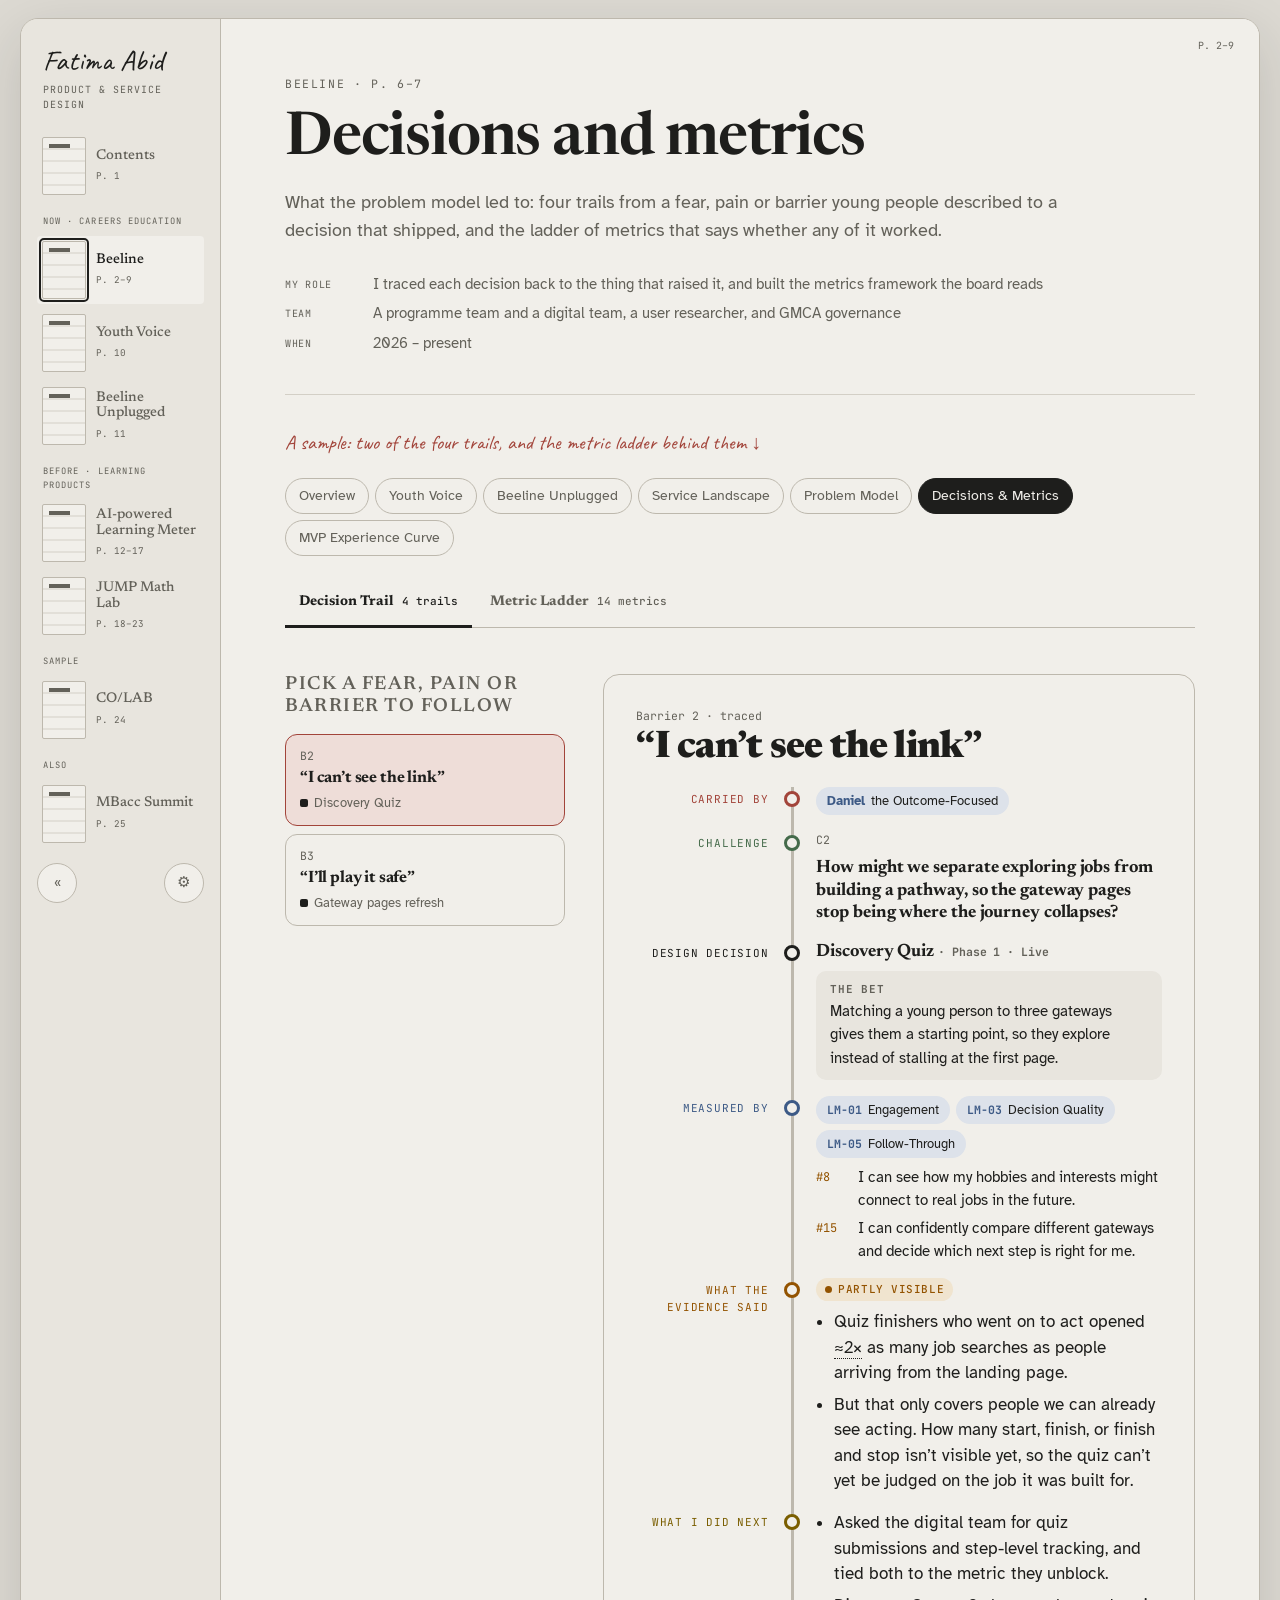
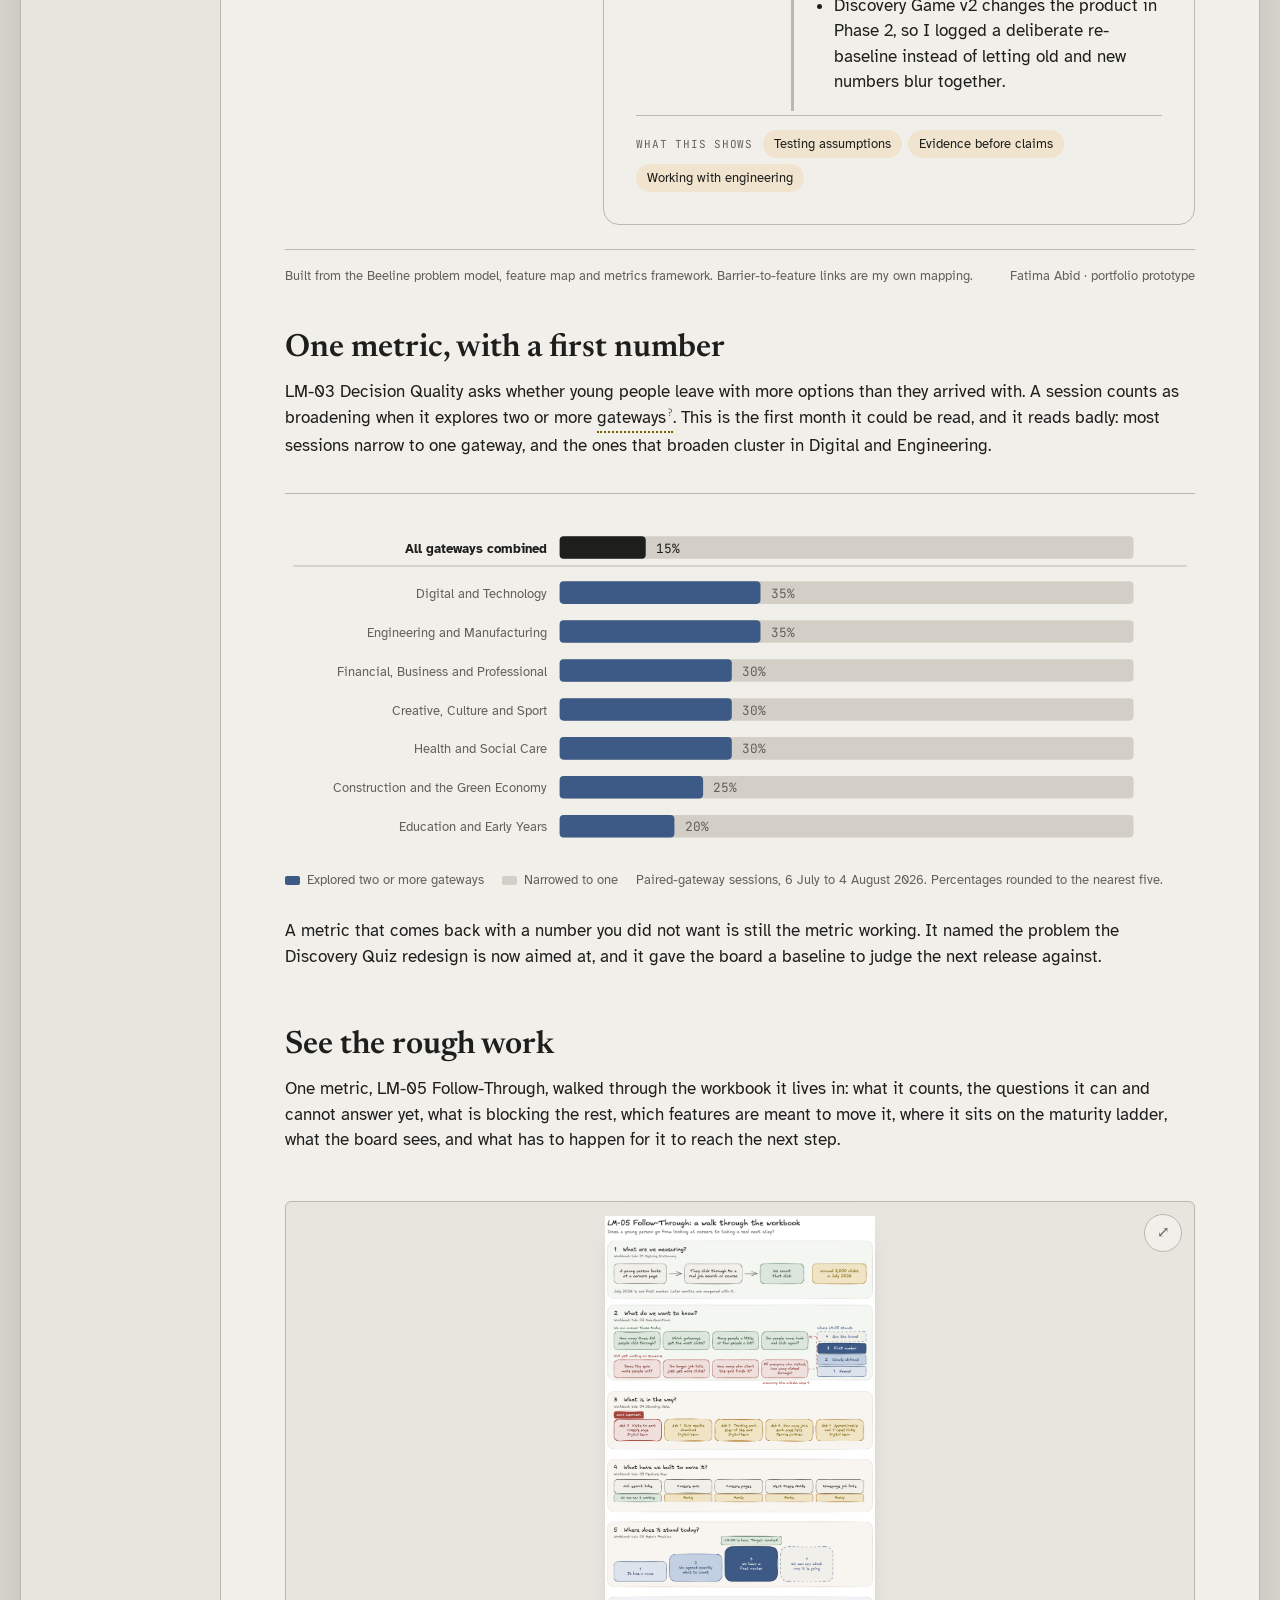
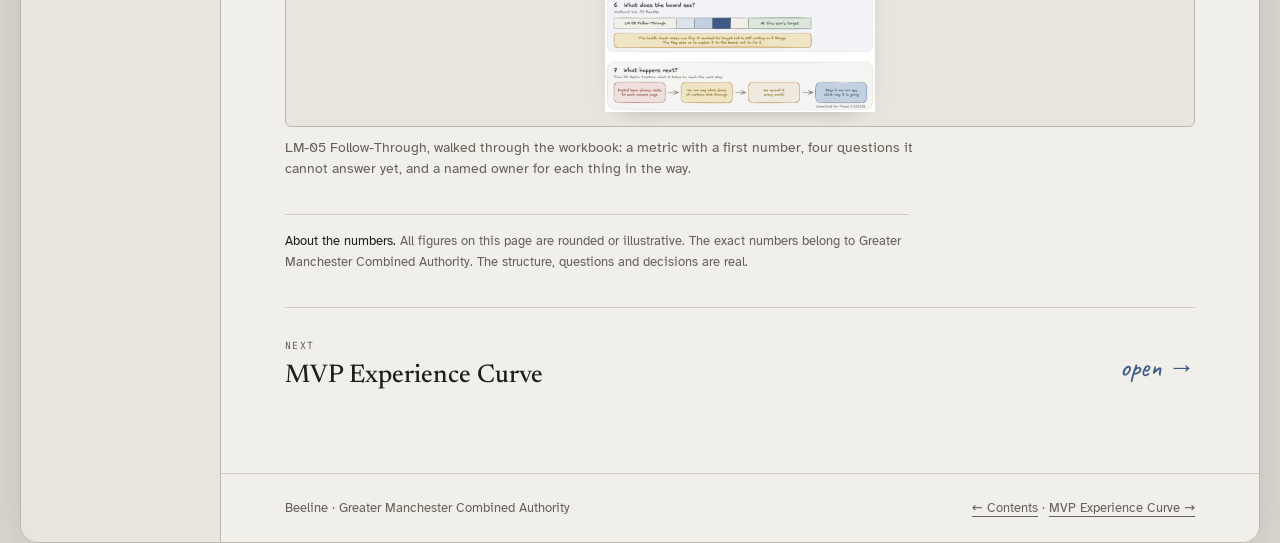
==== commit 88e351e4: "Update" ====
--- a/beeline-evidence.html
+++ b/beeline-evidence.html
@@ -216,6 +216,20 @@
 @media (prefers-reduced-motion:reduce){*{transition:none!important}}
 
 .sample-note{font-family:var(--hand);font-size:1.25rem;color:var(--red);margin:0 0 22px;max-width:70ch;line-height:1.35}
+
+.lm03{width:100%;height:auto;display:block;margin:14px 0 0;overflow:visible}
+.lm03 .track{fill:var(--rule)}
+.lm03 .bar{fill:var(--blue)}
+.lm03 .lead .bar{fill:var(--ink)}
+.lm03 .lbl{font-family:var(--body);font-size:12.5px;fill:var(--pencil)}
+.lm03 .lead .lbl{fill:var(--ink);font-weight:700}
+.lm03 .val{font-family:var(--mono);font-size:12.5px;fill:var(--pencil)}
+.lm03 .lead .val{fill:var(--ink)}
+.lm03 .sep{stroke:var(--rule-strong);stroke-width:1}
+.lm03-wrap{border-top:1px solid var(--rule-strong);padding-top:18px;margin-top:8px}
+.lm03-key{display:flex;flex-wrap:wrap;gap:8px 18px;font-size:13px;color:var(--pencil);margin-top:12px;align-items:center}
+.lm03-key i{display:inline-block;width:15px;height:9px;border-radius:2px;margin-right:7px;vertical-align:middle}
+@media (max-width:640px){ .lm03 .lbl{font-size:16px} .lm03 .val{font-size:15px} }
 </style>
 
 <a class="skip" href="#main">Skip to the page</a>
@@ -224,7 +238,7 @@
 <div class="pagehead">
   <div class="mono">Beeline · p. 6–7</div>
   <h1>Decisions and metrics</h1>
-  <p class="lede">What the problem model led to: four trails from a fear young people described to a decision that shipped, and the ladder of metrics that says whether any of it worked.</p>
+  <p class="lede">What the problem model led to: four trails from a fear, pain or barrier young people described to a decision that shipped, and the ladder of metrics that says whether any of it worked.</p>
   <div class="rolestrip">
     <span><b>My role</b>I traced each decision back to the thing that raised it, and built the metrics framework the board reads</span>
     <span><b>Team</b>A programme team and a digital team, a user researcher, and GMCA governance</span>
@@ -253,7 +267,7 @@
 
   <section id="view-trail" role="tabpanel" aria-labelledby="tab-trail">
     <div class="trail-layout">
-      <div class="picker" id="picker" aria-label="Choose a trail"><h2>Pick a fear to follow</h2></div>
+      <div class="picker" id="picker" aria-label="Choose a trail"><h2>Pick a fear, pain or barrier to follow</h2></div>
       <article class="trail" id="trail" aria-live="polite"></article>
     </div>
   </section>
@@ -280,6 +294,75 @@
     <span>Fatima Abid · portfolio prototype</span>
   </footer>
 </div>
+
+<section class="rough">
+  <h2>One metric, with a first number</h2>
+  <p class="sec-lede">LM-03 Decision Quality asks whether young people leave with more options than they arrived with.
+    A session counts as broadening when it explores two or more <button class="term" data-term="gateways">gateways</button>.
+    This is the first month it could be read, and it reads badly: most sessions narrow to one gateway, and the ones
+    that broaden cluster in Digital and Engineering.</p>
+  <div class="lm03-wrap">
+<svg class="lm03" viewBox="0 0 888 324" role="img" aria-labelledby="lm03t lm03d">
+  <title id="lm03t">Share of paired-gateway sessions that explored two or more gateways</title>
+  <desc id="lm03d">All gateways combined 15 per cent. Digital and Technology 35. Engineering and Manufacturing 35. Financial, Business and Professional 30. Creative, Culture and Sport 30. Health and Social Care 30. Construction and the Green Economy 25. Education and Early Years 20.</desc>
+  <g class="lead">
+    <text class="lbl" x="256" y="26.0" text-anchor="end">All gateways combined</text>
+    <rect class="track" x="268" y="10" width="560" height="22" rx="4"/>
+    <rect class="bar" x="268" y="10" width="84.0" height="22" rx="4"/>
+    <text class="val" x="362.0" y="26.0">15%</text>
+  </g>
+  <line class="sep" x1="8" y1="39.0" x2="880" y2="39.0"/>
+  <g>
+    <text class="lbl" x="256" y="70.0" text-anchor="end">Digital and Technology</text>
+    <rect class="track" x="268" y="54" width="560" height="22" rx="4"/>
+    <rect class="bar" x="268" y="54" width="196.0" height="22" rx="4"/>
+    <text class="val" x="474.0" y="70.0">35%</text>
+  </g>
+  <g>
+    <text class="lbl" x="256" y="108.0" text-anchor="end">Engineering and Manufacturing</text>
+    <rect class="track" x="268" y="92" width="560" height="22" rx="4"/>
+    <rect class="bar" x="268" y="92" width="196.0" height="22" rx="4"/>
+    <text class="val" x="474.0" y="108.0">35%</text>
+  </g>
+  <g>
+    <text class="lbl" x="256" y="146.0" text-anchor="end">Financial, Business and Professional</text>
+    <rect class="track" x="268" y="130" width="560" height="22" rx="4"/>
+    <rect class="bar" x="268" y="130" width="168.0" height="22" rx="4"/>
+    <text class="val" x="446.0" y="146.0">30%</text>
+  </g>
+  <g>
+    <text class="lbl" x="256" y="184.0" text-anchor="end">Creative, Culture and Sport</text>
+    <rect class="track" x="268" y="168" width="560" height="22" rx="4"/>
+    <rect class="bar" x="268" y="168" width="168.0" height="22" rx="4"/>
+    <text class="val" x="446.0" y="184.0">30%</text>
+  </g>
+  <g>
+    <text class="lbl" x="256" y="222.0" text-anchor="end">Health and Social Care</text>
+    <rect class="track" x="268" y="206" width="560" height="22" rx="4"/>
+    <rect class="bar" x="268" y="206" width="168.0" height="22" rx="4"/>
+    <text class="val" x="446.0" y="222.0">30%</text>
+  </g>
+  <g>
+    <text class="lbl" x="256" y="260.0" text-anchor="end">Construction and the Green Economy</text>
+    <rect class="track" x="268" y="244" width="560" height="22" rx="4"/>
+    <rect class="bar" x="268" y="244" width="140.0" height="22" rx="4"/>
+    <text class="val" x="418.0" y="260.0">25%</text>
+  </g>
+  <g>
+    <text class="lbl" x="256" y="298.0" text-anchor="end">Education and Early Years</text>
+    <rect class="track" x="268" y="282" width="560" height="22" rx="4"/>
+    <rect class="bar" x="268" y="282" width="112.0" height="22" rx="4"/>
+    <text class="val" x="390.0" y="298.0">20%</text>
+  </g>
+</svg>
+    <div class="lm03-key"><span><i style="background:var(--blue)"></i>Explored two or more gateways</span>
+      <span><i style="background:var(--rule)"></i>Narrowed to one</span>
+      <span>Paired-gateway sessions, 6 July to 4 August 2026. Percentages rounded to the nearest five.</span></div>
+  </div>
+  <p class="sec-lede" style="margin-top:16px">A metric that comes back with a number you did not want is still the
+    metric working. It named the problem the Discovery Quiz redesign is now aimed at, and it gave the board a baseline
+    to judge the next release against.</p>
+</section>
 
 <section class="rough">
   <h2>See the rough work</h2>
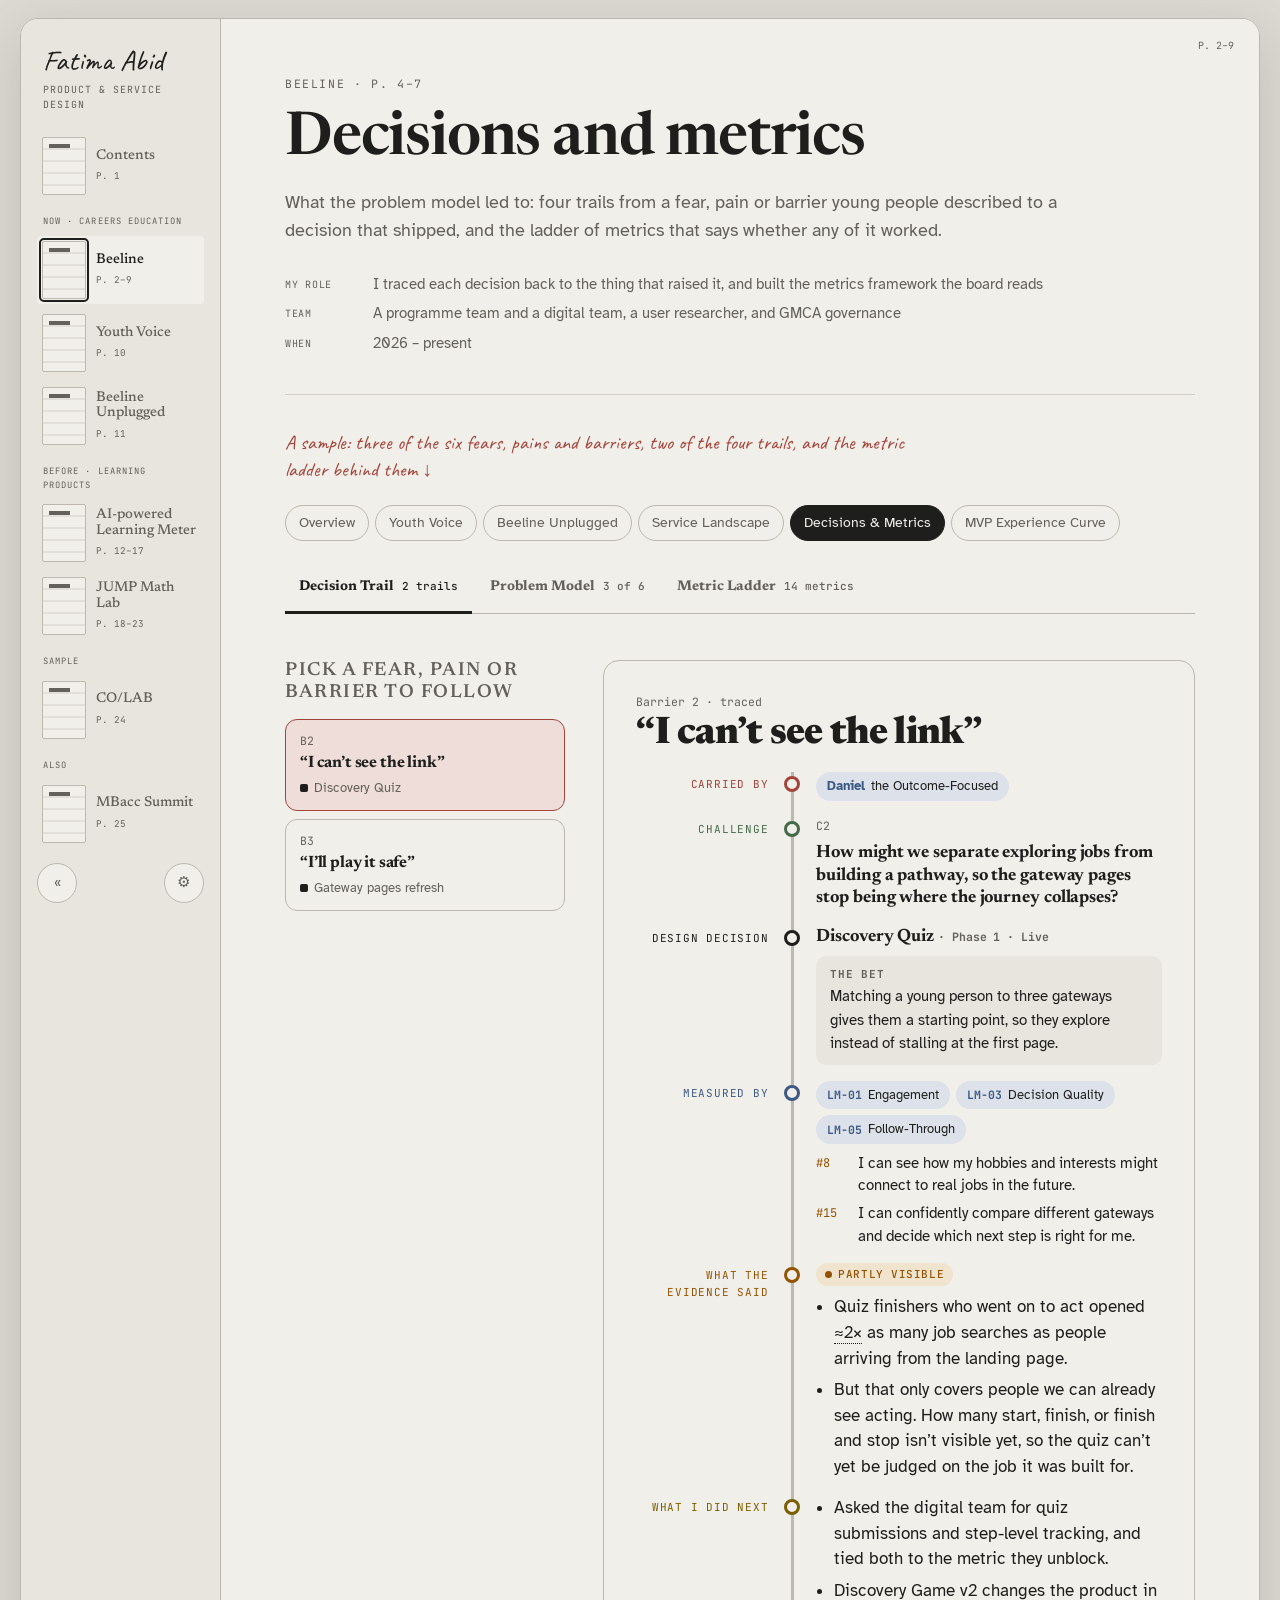
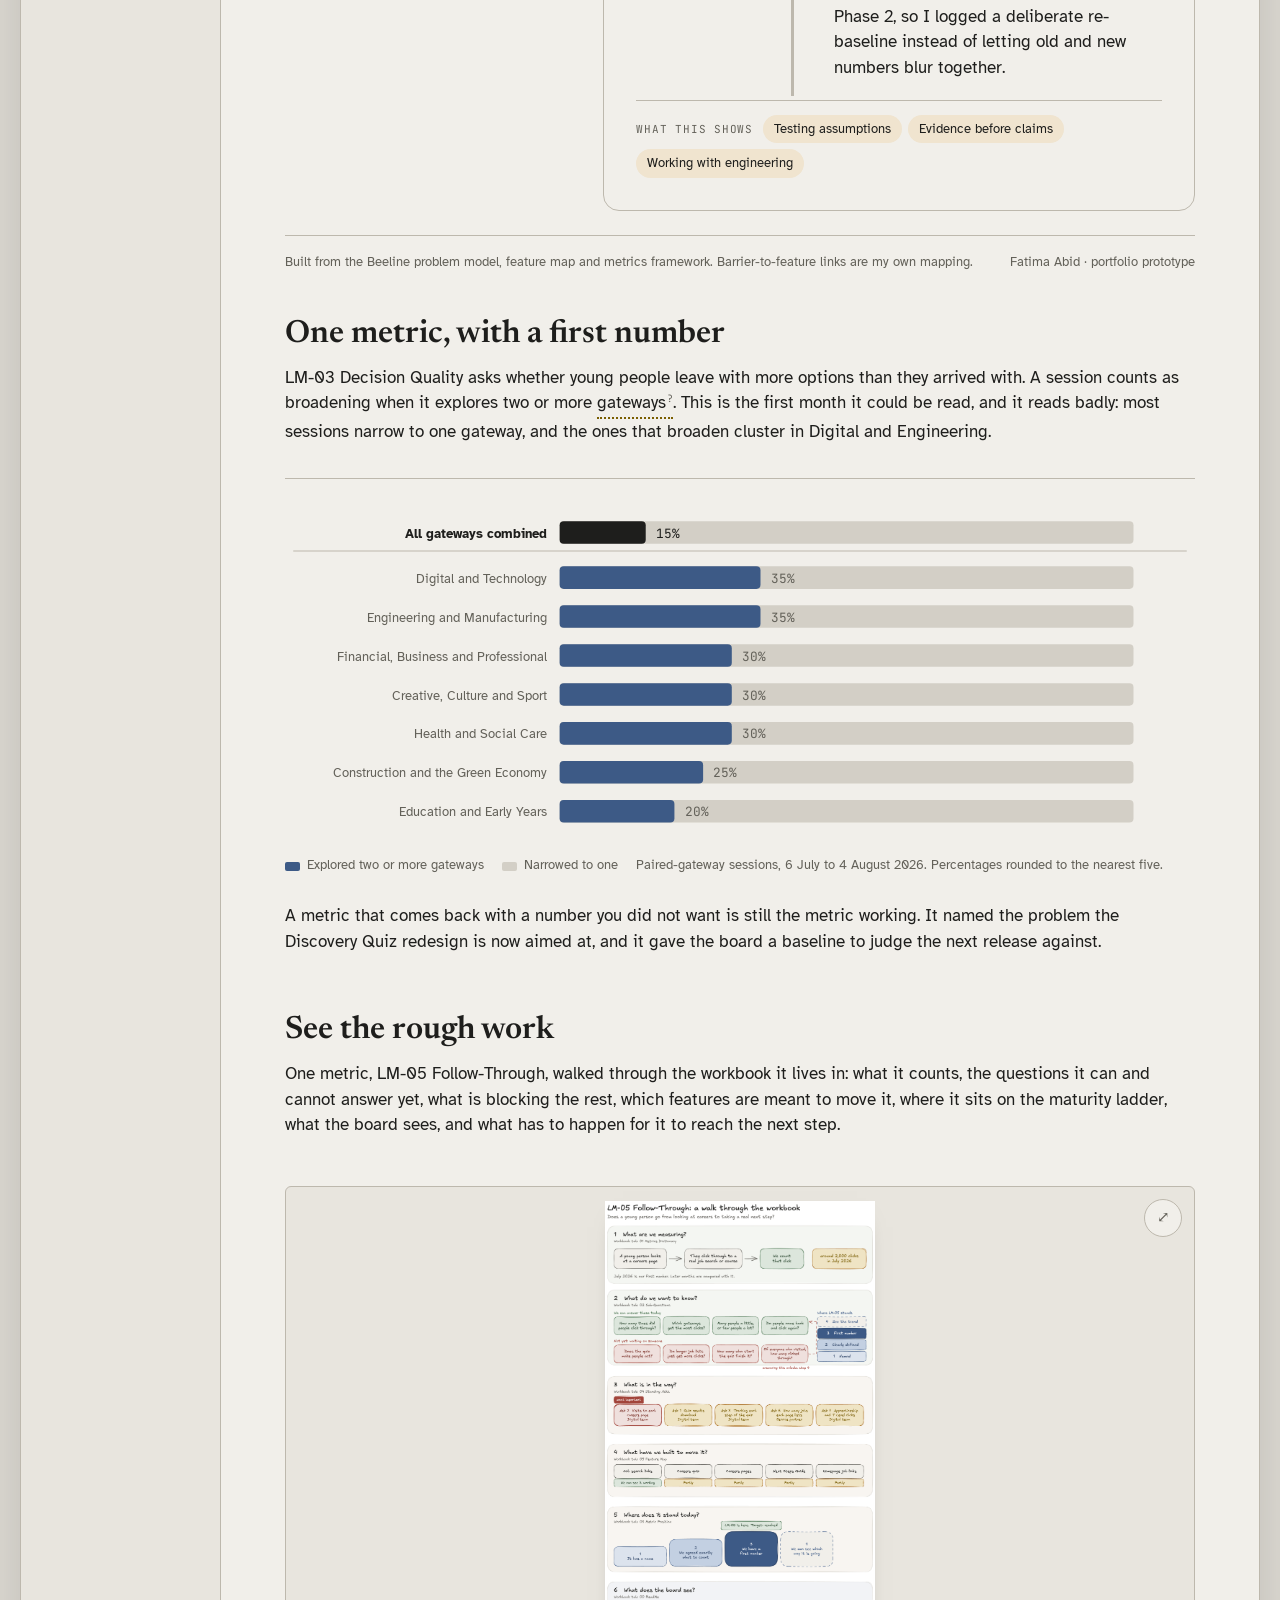
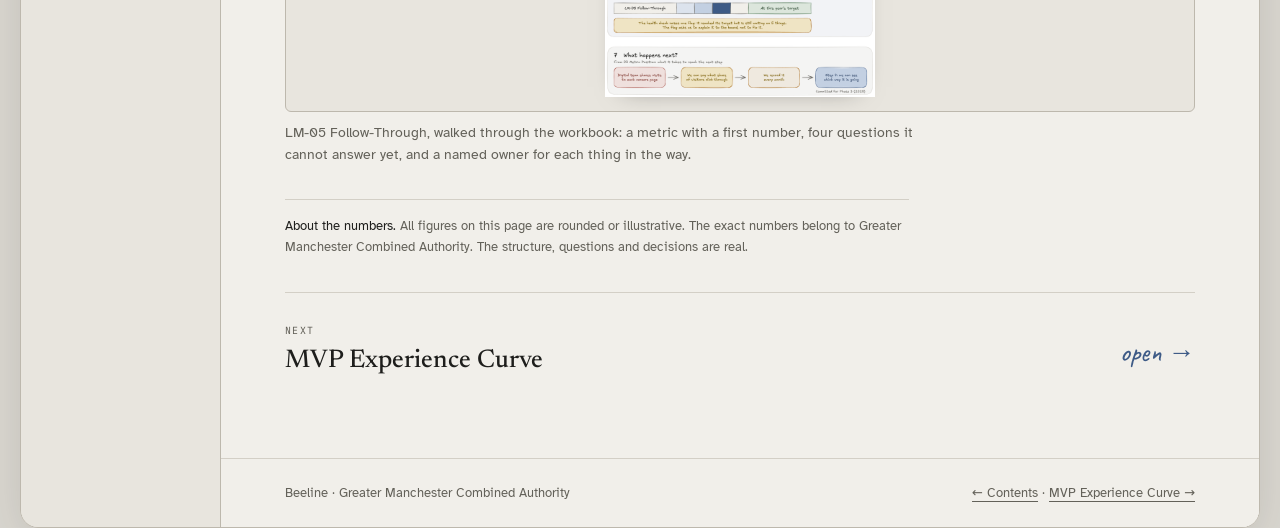
==== commit b995dac1: "Merge problem model into evidence spread The standalone Problem Model page was folded into the Decis" ====
--- a/beeline-evidence.html
+++ b/beeline-evidence.html
@@ -230,13 +230,103 @@
 .lm03-key{display:flex;flex-wrap:wrap;gap:8px 18px;font-size:13px;color:var(--pencil);margin-top:12px;align-items:center}
 .lm03-key i{display:inline-block;width:15px;height:9px;border-radius:2px;margin-right:7px;vertical-align:middle}
 @media (max-width:640px){ .lm03 .lbl{font-size:16px} .lm03 .val{font-size:15px} }
+
+/* ---------- problem model ---------- */
+.pm{display:grid;gap:44px}
+.pm section{display:grid;gap:18px}
+.sec-h{display:flex;gap:14px;align-items:baseline;flex-wrap:wrap}
+
+/* 1. how it reads */
+.sentence{background:var(--paper);border:1px solid var(--rule-strong);border-radius:6px;padding:clamp(16px,2.5vw,26px);font-family:var(--serif);font-size:clamp(19px,2vw,24px);line-height:1.6}
+.sentence .w{border-bottom:2px solid var(--k);padding-bottom:1px}
+.layers{display:grid;grid-template-columns:repeat(4,minmax(0,1fr));gap:0;border:1px solid var(--rule-strong);border-radius:6px;overflow:hidden;background:var(--paper)}
+.layer{padding:16px 18px 18px;display:grid;gap:6px;align-content:start;border-top:4px solid var(--k);position:relative}
+.layer+.layer{border-left:1px dashed var(--rule-strong)}
+.layer .n{font-family:var(--serif);font-size:40px;line-height:1;color:var(--k)}
+.layer b{font-family:var(--serif);font-weight:600;font-size:19px}
+.layer .ask{font-family:var(--hand);font-size:21px;color:var(--k);line-height:1.1}
+.layer p{margin:0;font-size:14.5px}
+.layer .src{font-family:var(--mono);font-size:10.5px;color:var(--pencil);letter-spacing:.04em;text-transform:uppercase;margin-top:4px}
+.layer .arrow{position:absolute;right:-13px;top:44px;z-index:1;font-family:var(--hand);font-size:26px;color:var(--pencil);background:var(--paper);line-height:1;padding:0 2px}
+.k-bar{--k:var(--red);--w:var(--red-w)} .k-per{--k:var(--ink);--w:var(--paper-2)} .k-chl{--k:var(--green);--w:var(--green-w)} .k-out{--k:var(--hi-ink);--w:var(--hi-w)}
+.rules{display:grid;grid-template-columns:repeat(3,minmax(0,1fr));gap:14px}
+.rules div{border-top:2px solid var(--ink);padding-top:10px;display:grid;gap:4px}
+.rules b{font-family:var(--serif);font-weight:600;font-size:17px}
+.rules p{margin:0;font-size:14.5px;color:var(--pencil)}
+
+/* 2. follow one fear */
+.flay{display:grid;gap:0;border:1px solid var(--rule-strong);border-radius:6px;background:var(--paper);overflow:hidden}
+.flay-band{display:grid;grid-template-columns:168px minmax(0,1fr);gap:20px;padding:18px 20px;align-items:start;
+  border-left:5px solid var(--k,var(--rule-strong))}
+.lay+.flay-band{border-top:1px dashed var(--rule-strong)}
+.flay-k{font-family:var(--mono);font-size:10.5px;letter-spacing:.07em;text-transform:uppercase;color:var(--k);padding-top:5px}
+.flay-k small{display:block;font-family:var(--body);font-size:11.5px;letter-spacing:0;text-transform:none;color:var(--pencil);margin-top:3px;line-height:1.35}
+.flay-row{display:flex;flex-wrap:wrap;gap:8px}
+.it{border:1px solid var(--rule-strong);background:var(--paper);border-radius:4px;padding:8px 12px;font-size:14px;
+  line-height:1.35;transition:opacity .18s,border-color .18s,background .18s}
+.it.dim{opacity:.26}
+.it.on{border-color:var(--k);background:var(--w)}
+button.it{cursor:pointer;font-family:var(--serif);font-size:16px;border-radius:999px;padding:7px 14px}
+button.it:hover{border-color:var(--k)}
+.it .id{font-family:var(--mono);font-size:10.5px;color:var(--pencil);margin-right:6px}
+.it b{font-family:var(--serif);font-size:16px;font-weight:600;display:block}
+.it .sub{font-size:12.5px;color:var(--pencil)}
+.outs24{display:grid;grid-template-columns:repeat(auto-fill,minmax(212px,1fr));gap:8px}
+.outs24 .it{display:grid;grid-template-columns:26px minmax(0,1fr);gap:6px;align-items:start;font-size:13px;padding:9px 11px}
+.outs24 .id{margin:0;padding-top:1px}
+.story{font-family:var(--serif);font-size:18px;line-height:1.55;margin:0;max-width:78ch;background:var(--paper);border-left:3px solid var(--hi-solid);padding:12px 18px}
+@media (max-width:760px){ .flay-band{grid-template-columns:1fr;gap:10px} .flay-k{padding-top:0} }
+
+/* 3. matrix */
+.matrix-wrap{overflow-x:auto;background:var(--paper);border:1px solid var(--rule-strong);border-radius:6px}
+table.mx{border-collapse:collapse;width:100%;min-width:980px;font-size:13px}
+.mx th,.mx td{padding:0;text-align:center;border-bottom:1px solid var(--rule)}
+.mx tbody td,.mx tbody th{height:52px}
+.mx thead th{font-family:var(--mono);font-size:10.5px;color:var(--pencil);font-weight:400;padding:12px 4px 10px;border-bottom:1px solid var(--rule-strong)}
+.mx thead th.grp{font-size:10px;letter-spacing:.06em;text-transform:uppercase;padding:10px 4px 2px;border-bottom:0}
+.mx th.row{text-align:left;padding:0}
+.mx th.row button{all:unset;cursor:pointer;display:block;padding:12px 16px;font-family:var(--serif);font-size:15.5px;font-weight:400;white-space:nowrap;width:100%;box-sizing:border-box}
+.mx th.row button small{font-family:var(--mono);font-size:10.5px;color:var(--pencil);margin-right:6px}
+.mx th.row button.mx tr.on th.row button{background:var(--red-w);box-shadow:inset 3px 0 0 var(--red)}
+.mx td.p,.mx td.c{font-family:var(--mono);font-size:11px;white-space:nowrap;padding:0 14px;color:var(--pencil);text-align:left;line-height:1.5}
+.mx td.c{color:var(--green)}
+.mx td.o{width:30px;position:relative;padding:0 2px}
+.pm-dot{display:inline-block;width:12px;height:12px;border-radius:50%;background:var(--hi-solid);border:1.5px solid var(--hi-ink)}
+.mx td.gapcol{background:repeating-linear-gradient(135deg,transparent 0 5px,var(--red-w) 5px 8px)}
+.mx thead th.gaph{color:var(--red);font-weight:500}
+.mx tfoot td{font-family:var(--mono);font-size:10.5px;color:var(--pencil);padding:12px 2px;border-bottom:0}
+.mx .sep{border-left:1px solid var(--rule-strong)}
+.readout{min-height:1.6em;font-size:14.5px}
+.readout b{font-family:var(--mono);color:var(--hi-ink);font-weight:500;margin-right:6px}
+.keys{display:flex;flex-wrap:wrap;gap:6px 18px;font-size:13px;color:var(--pencil);align-items:center}
+.keys i{display:inline-block;vertical-align:-2px;margin-right:6px}
+.sticky{justify-self:start;background:var(--hi-solid);color:#2a2410;font-family:var(--hand);font-size:21px;line-height:1.15;padding:10px 14px 12px;max-width:340px;transform:rotate(-1.5deg);box-shadow:0 6px 12px -8px rgba(0,0,0,.4)}
+
+@media (max-width:980px){
+  .layers,.trace{grid-template-columns:repeat(2,minmax(0,1fr))}
+  .layer:nth-child(3){border-left:0}
+  .layer:nth-child(n+3){border-top-width:4px}
+  .layer .arrow{display:none}
+  .card:nth-child(3)::before{display:none}
+  .rules{grid-template-columns:1fr}
+}
+@media (max-width:600px){
+  .layers,.trace{grid-template-columns:1fr}
+  .layer+.layer{border-left:0}
+  .card+.card::before{content:"↓";left:14px;top:-26px;display:block!important}
+  .trace{gap:30px}
+}
+.more{margin:8px 0 0;font-size:13.5px;color:var(--pencil);font-style:italic}
+
+.sample-note{font-family:var(--hand);font-size:1.25rem;color:var(--red);margin:0 0 22px;max-width:70ch;line-height:1.35}
+.mx th.row button:focus-visible{outline:2.5px solid var(--blue);outline-offset:3px}
 </style>
 
 <a class="skip" href="#main">Skip to the page</a>
 <div class="layout">
 <main id="main" tabindex="-1">
 <div class="pagehead">
-  <div class="mono">Beeline · p. 6–7</div>
+  <div class="mono">Beeline · p. 4–7</div>
   <h1>Decisions and metrics</h1>
   <p class="lede">What the problem model led to: four trails from a fear, pain or barrier young people described to a decision that shipped, and the ladder of metrics that says whether any of it worked.</p>
   <div class="rolestrip">
@@ -246,13 +336,12 @@
   </div>
   <div class="kicker"></div>
 </div>
-<p class="sample-note">A sample: two of the four trails, and the metric ladder behind them ↓</p>
+<p class="sample-note">A sample: three of the six fears, pains and barriers, two of the four trails, and the metric ladder behind them ↓</p>
 <nav class="subnav" aria-label="Beeline spreads">
   <a href="beeline.html">Overview</a>
   <a href="youth-voice.html">Youth Voice</a>
   <a href="discovery-game.html">Beeline Unplugged</a>
   <a href="beeline-landscape.html">Service Landscape</a>
-  <a href="beeline-problem.html">Problem Model</a>
   <a href="beeline-evidence.html" aria-current="page">Decisions &amp; Metrics</a>
   <a href="beeline-showtells.html">MVP Experience Curve</a>
 </nav>
@@ -261,7 +350,8 @@
 
 
   <div class="tabs" role="tablist" aria-label="Beeline evidence views">
-    <button class="tab" role="tab" id="tab-trail" aria-controls="view-trail" aria-selected="true">Decision Trail <small>4 trails</small></button>
+    <button class="tab" role="tab" id="tab-trail" aria-controls="view-trail" aria-selected="true">Decision Trail <small>2 trails</small></button>
+    <button class="tab" role="tab" id="tab-problem" aria-controls="view-problem" aria-selected="false" tabindex="-1">Problem Model <small>3 of 6</small></button>
     <button class="tab" role="tab" id="tab-ladder" aria-controls="view-ladder" aria-selected="false" tabindex="-1">Metric Ladder <small>14 metrics</small></button>
   </div>
 
@@ -358,6 +448,51 @@
     <div class="lm03-key"><span><i style="background:var(--blue)"></i>Explored two or more gateways</span>
       <span><i style="background:var(--rule)"></i>Narrowed to one</span>
       <span>Paired-gateway sessions, 6 July to 4 August 2026. Percentages rounded to the nearest five.</span></div>
+
+  <section id="view-problem" role="tabpanel" aria-labelledby="tab-problem" hidden>
+<div class="pm">
+  
+
+  <!-- 1. how to read it -->
+  <section aria-labelledby="read-h">
+    <div class="sec-h"><h2 id="read-h">How to read it</h2><span class="hand">one sentence, four layers</span></div>
+    <p class="sentence">Because a young person tells us <span class="w" style="--k:var(--red)">“I can’t see the link”</span>, and it’s <span class="w" style="--k:var(--ink)">Daniel, the Outcome-Focused</span>, who carries that fear, we ask <span class="w" style="--k:var(--green)">how might we separate exploring jobs from building a pathway?</span> We’ll know it’s resolved when he can say <span class="w" style="--k:var(--hi-ink)">“I can see how my hobbies connect to real jobs.”</span></p>
+    <div class="layers">
+      <div class="layer k-bar"><span class="arrow" aria-hidden="true">→</span><span class="n">6</span><b>Barriers</b><span class="ask">the fear, in their own words</span><p>Written in a young person’s voice, never ours, so we design against what they feel, not what we assume.</p><span class="src">From: landscape mapping</span></div>
+      <div class="layer k-per"><span class="arrow" aria-hidden="true">→</span><span class="n">5</span><b>Personas</b><span class="ask">who carries it</span><p>Different young people carry the same fear differently. One barrier can sit with two personas.</p><span class="src">From: user research</span></div>
+      <div class="layer k-chl"><span class="arrow" aria-hidden="true">→</span><span class="n">10</span><b>Challenges</b><span class="ask">how might we change it</span><p>“How might we…” questions that open a barrier up without jumping to a solution.</p><span class="src">From: design assurance</span></div>
+      <div class="layer k-out"><span class="n">24</span><b>Outcomes</b><span class="ask">what resolved looks like</span><p>“I can…” statements, numbered from first steps (1) to work-ready (24). They become the success measures.</p><span class="src">From: the Equalex framework</span></div>
+    </div>
+    <div class="rules">
+      <div><b>Every phase names a barrier</b><p>Each roadmap phase has to say which fear it moves before it’s planned in.</p></div>
+      <div><b>Every proposal traces to a challenge</b><p>New features have to answer one of the ten “how might we” questions.</p></div>
+      <div><b>Success is an “I can…”</b><p>A change counts as working when a young person can say the outcome, not when a page gets views.</p></div>
+    </div>
+  </section>
+
+  <!-- 2. follow one fear -->
+  <section aria-labelledby="follow-h">
+    <div class="sec-h"><h2 id="follow-h">Follow one fear, pain or barrier</h2><span class="hand">tap one — the layers below dim to what it reaches</span></div>
+    <div class="flay">
+      <div class="flay-band k-bar"><span class="flay-k">The fear<small>in their words</small></span><div class="flay-row" id="Lbar" role="group" aria-label="Choose a barrier"></div></div>
+      <div class="flay-band k-per"><span class="flay-k">Carried by<small>who it lands on</small></span><div class="flay-row" id="Lper"></div></div>
+      <div class="flay-band k-chl"><span class="flay-k">How might we<small>the challenge it opens</small></span><div class="flay-row" id="Lchl"></div></div>
+      <div class="flay-band k-out"><span class="flay-k">Resolved when<small>what they can say</small></span><div class="flay-row outs24" id="Lout"></div></div>
+    </div>
+    <p class="story" id="story" aria-live="polite"></p>
+  </section>
+
+  <!-- 3. whole system -->
+  <section aria-labelledby="sys-h">
+    <div class="sec-h"><h2 id="sys-h">See the whole system</h2><span class="hand">and where it has a gap</span></div>
+    <p class="lede muted" style="font-size:15.5px">Each row is a fear. Dots show which of the 24 “I can…” outcomes it resolves into. Reading down a column shows which fears share an outcome. Reading across shows how much a single fear has to move. Tap a row to follow it above; hover or focus a dot to read the outcome.</p>
+    <div class="keys"><span><i class="pm-dot"></i>links to this outcome</span><span><i style="width:14px;height:12px;background:repeating-linear-gradient(135deg,transparent 0 3px,var(--red-w) 3px 5px);border:1px solid var(--red)"></i>no fear traces here yet</span></div>
+    <div class="matrix-wrap"><table class="mx" id="mx"></table></div>
+    <p class="readout" id="readout" aria-live="polite"></p>
+    <div class="sticky">Outcome 6 has no fear pointing at it. That’s design assurance working: either a barrier is missing, or part of the service we haven’t mapped is doing the job.</div>
+  </section>
+</div>
+  </section>
   </div>
   <p class="sec-lede" style="margin-top:16px">A metric that comes back with a number you did not want is still the
     metric working. It named the problem the Discovery Quiz redesign is now aimed at, and it gave the board a baseline
@@ -597,18 +732,76 @@
 }
 
 /* ---------- tabs ---------- */
+const TABS=["problem","trail","ladder"];
 function setTab(which){
-  const isT=which==="trail";
-  $("tab-trail").setAttribute("aria-selected",isT);$("tab-ladder").setAttribute("aria-selected",!isT);
-  $("tab-trail").tabIndex=isT?0:-1;$("tab-ladder").tabIndex=isT?-1:0;
-  $("view-trail").hidden=!isT;$("view-ladder").hidden=isT;
-}
-$("tab-trail").onclick=()=>setTab("trail");
-$("tab-ladder").onclick=()=>setTab("ladder");
+  TABS.forEach(k=>{
+    const on=k===which;
+    $("tab-"+k).setAttribute("aria-selected",on);
+    $("tab-"+k).tabIndex=on?0:-1;
+    $("view-"+k).hidden=!on;
+  });
+}
+TABS.forEach(k=>{ $("tab-"+k).onclick=()=>setTab(k); });
 document.querySelector(".tabs").addEventListener("keydown",e=>{
-  if(e.key==="ArrowRight"||e.key==="ArrowLeft"){const to=$("tab-trail").getAttribute("aria-selected")==="true"?"ladder":"trail";setTab(to);$("tab-"+to).focus()}
+  if(e.key!=="ArrowRight"&&e.key!=="ArrowLeft")return;
+  const i=TABS.findIndex(k=>$("tab-"+k).getAttribute("aria-selected")==="true");
+  const to=TABS[(i+(e.key==="ArrowRight"?1:TABS.length-1))%TABS.length];
+  setTab(to);$("tab-"+to).focus();
 });
 
 renderPicker();renderTrail();renderSummary();renderLadder();renderChecks();
 </script>
+<script>
+(function(){
+const BARRIERS=[
+ {id:1,q:"It’s not for people like me",p:["clare","sarah"],c:[1,6,10],o:[1,4,5,7,10,16]},
+ {id:2,q:"I can’t see the link",p:["daniel"],c:[2],o:[4,8,10,12,13,14,15],lead:8},
+ {id:5,q:"I’m stuck and left behind",p:["heather","dylan"],c:[4,5,7],o:[1,2,4,12,15,16,17,18,19,20,21,24]}
+];
+const P={sarah:["Sarah","the Uncertain Explorer"],daniel:["Daniel","the Outcome-Focused"],heather:["Heather","the Supported Sense-maker"],dylan:["Dylan","the Overwhelmed Explorer"],clare:["Clare","the Confident, Self-directed"]};
+const C={1:"redirect people through our services without them losing confidence or feeling dismissed",2:"separate exploring jobs from building a pathway, so the gateway pages stop being where the journey collapses",3:"support a journey that’s messy and non-linear, where exploring and deciding happen at the same time",4:"reduce what a young person has to hold in their head at any one point",5:"say what we’re obliged to say in far fewer words, without losing the meaning",6:"make it obvious that what a young person is reading is true and current",7:"make the Unplugged offline toolkits and the website hand off to each other properly",8:"support the adults around a young person, not only the young person",9:"help a young person see what they can now do that they couldn’t before",10:"make encounters with employers feel real and useful"};
+const O={1:"I know that jobs aren’t just for ‘certain types of people’ and my options aren’t limited by stereotypes.",2:"I know what I enjoy doing and what I’m naturally curious about.",3:"I can name a few different roles inside a company and explain what those people actually do every day.",4:"I know how to find out which industries are actually growing right now in Greater Manchester.",5:"I can look back at my experiences, see past the stereotypes, and aim wider for my career.",6:"I can name a few different jobs, even if I don’t know everything about what they do yet.",7:"I can describe the characteristics of the workplaces these jobs might take place in.",8:"I can see how my hobbies and interests might connect to real jobs in the future.",9:"I know which personal skills I need to work on (like communication) and how to start practising them.",10:"I can compare different places I’ve worked or visited to figure out which environment actually suits me best.",11:"I know what activities I actually enjoy doing and what I am curious to try next.",12:"I understand that there are thousands of jobs out there, and some haven’t even been created yet.",13:"I understand there are lots of different ways to work, like apprenticeships, T-Levels, or office vs. remote.",14:"I understand the different technical pathways available to me and how they actually differ.",15:"I can confidently compare different gateways and decide which next step is right for me.",16:"I know that I am just starting to figure out my skills, and that is okay.",17:"I know how to take feedback from an employer or mentor and use it to improve my plans.",18:"I can clearly explain what I learned from my work experiences, and how they changed my mind about what I want to do.",19:"I can clearly explain how my past experiences are helping me choose my next steps with confidence.",20:"I can point to real things I’ve done, inside or outside of school, to show I am building workplace skills.",21:"I can give examples of skills I have that workplaces need, like working well in a team or working online.",22:"I can complete a task set by an employer and easily spot the skills I used to get it done.",23:"I can show employers how I’ve used my skills in the real world.",24:"I can look back at my work experience and see how it helped me get ready for my career."};
+const $=id=>document.getElementById(id);
+let sel=2;
+const cap=s=>s[0].toUpperCase()+s.slice(1);
+const list=a=>a.length<2?a[0]:a.slice(0,-1).join(", ")+" and "+a[a.length-1];
+
+function layers(){
+  const b=sel?BARRIERS.find(x=>x.id===sel):null;
+  const dim=cond=>b&&!cond?" dim":"";
+  $("Lbar").innerHTML=BARRIERS.map(x=>
+    `<button type="button" class="it${x.id===sel?" on":""}" aria-pressed="${x.id===sel}" data-id="${x.id}"><span class="id">B${x.id}</span>\u201c${x.q}\u201d</button>`).join("");
+  $("Lbar").querySelectorAll("button").forEach(x=>x.onclick=()=>{sel=(sel===+x.dataset.id)?null:+x.dataset.id;render()});
+  $("Lper").innerHTML=Object.keys(P).map(k=>
+    `<div class="it${dim(b&&b.p.includes(k))}"><b>${P[k][0]}</b><span class="sub">${P[k][1]}</span></div>`).join("");
+  $("Lchl").innerHTML=Object.keys(C).map(n=>
+    `<div class="it${dim(b&&b.c.includes(+n))}"><span class="id">C${n}</span>${C[n]}?</div>`).join("");
+  const shown=(b?b.o:BARRIERS[0].o);
+  $("Lout").innerHTML=shown.map(n=>
+    `<div class="it"><span class="id">#${n}</span><span>${O[n]}</span></div>`).join("");
+  if(!b){ $("story").innerHTML="Three of the six fears, pains and barriers, the people who carry them, the challenges they open and the outcomes they resolve into. Tap one to follow it."; return; }
+  const lead=b.lead||[...b.o].sort((a,c)=>a-c)[0], names=b.p.map(k=>P[k][0]);
+  $("story").innerHTML=`Because a young person tells us \u201c${b.q}\u201d, and ${list(names)} carr${names.length>1?"y":"ies"} that fear, we ask how might we ${C[b.c[0]]}${b.c.length>1?` (and ${b.c.length-1} more)`:""}? It is resolved when they can say \u201c${O[lead]}\u201d`;
+}
+function renderMatrix(){
+  const linked=n=>BARRIERS.some(b=>b.o.includes(n));
+  const cols=[...Array(24)].map((_,i)=>i+1);
+  let h=`<thead><tr><th class="grp" colspan="3"></th><th class="grp sep" colspan="24" style="text-align:left;padding-left:8px">Outcomes · 1 first steps → 24 work-ready</th></tr>
+  <tr><th scope="col" style="text-align:left;padding-left:12px">Fear</th><th scope="col" style="text-align:left;padding-left:8px">Carried by</th><th scope="col" style="text-align:left;padding-left:8px">Challenges</th>${cols.map(n=>`<th scope="col" class="${n===1?"sep ":""}${linked(n)?"":"gaph"}">${n}</th>`).join("")}</tr></thead><tbody>`;
+  BARRIERS.forEach(b=>{
+    h+=`<tr class="${b.id===sel?"on":""}"><th scope="row" class="row"><button type="button" data-id="${b.id}" aria-label="Follow barrier ${b.id}: ${b.q}"><small>B${b.id}</small>“${b.q}”</button></th>
+      <td class="p">${b.p.map(k=>P[k][0]).join(", ")}</td><td class="c">${b.c.map(n=>"C"+n).join(" ")}</td>
+      ${cols.map(n=>`<td class="o${n===1?" sep":""}${linked(n)?"":" gapcol"}">${b.o.includes(n)?`<span class="pm-dot" tabindex="0" role="img" data-o="${n}" data-b="${b.id}" aria-label="B${b.id} resolves into outcome ${n}: ${O[n]}"></span>`:""}</td>`).join("")}</tr>`;
+  });
+  h+=`</tbody><tfoot><tr><td colspan="3" style="text-align:left;padding-left:12px">Fears per outcome</td>${cols.map(n=>`<td class="${n===1?"sep":""}">${BARRIERS.filter(b=>b.o.includes(n)).length||"–"}</td>`).join("")}</tr></tfoot>`;
+  $("mx").innerHTML=h;
+  $("mx").querySelectorAll("th.row button").forEach(x=>x.onclick=()=>{sel=+x.dataset.id;render();$("follow-h").scrollIntoView({behavior:matchMedia("(prefers-reduced-motion: reduce)").matches?"auto":"smooth",block:"start"})});
+  const show=e=>{const d=e.target.closest(".pm-dot");if(!d)return;const n=+d.dataset.o,shared=BARRIERS.filter(b=>b.o.includes(n)).map(b=>"B"+b.id);$("readout").innerHTML=`<b>#${n}</b>${O[n]} <span class="muted">· shared by ${shared.join(", ")}</span>`};
+  $("mx").onmouseover=show;$("mx").onfocusin=show;
+}
+function render(){layers();renderMatrix()}
+render();
+$("readout").innerHTML=`<b>#6</b>${O[6]} <span class="muted">· no fear points here yet</span>`;
+})();
+</script>
 </html>
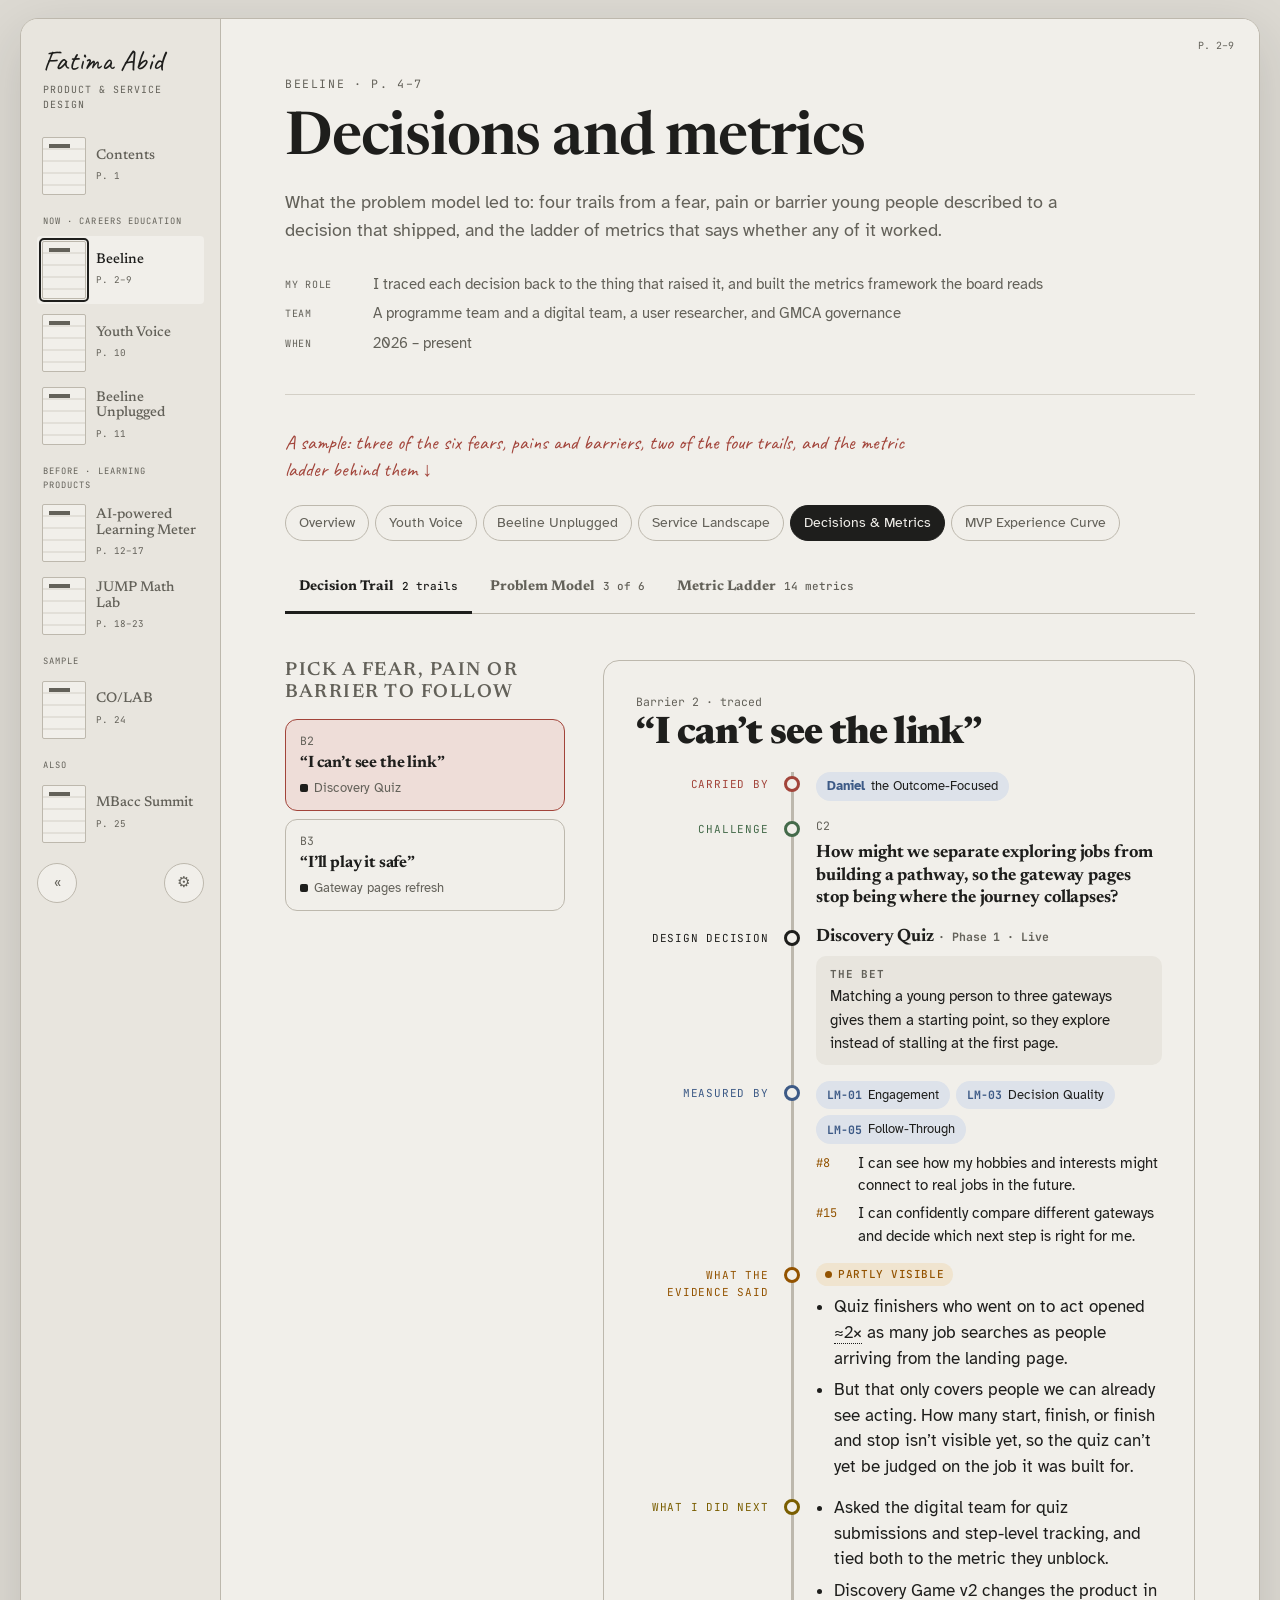
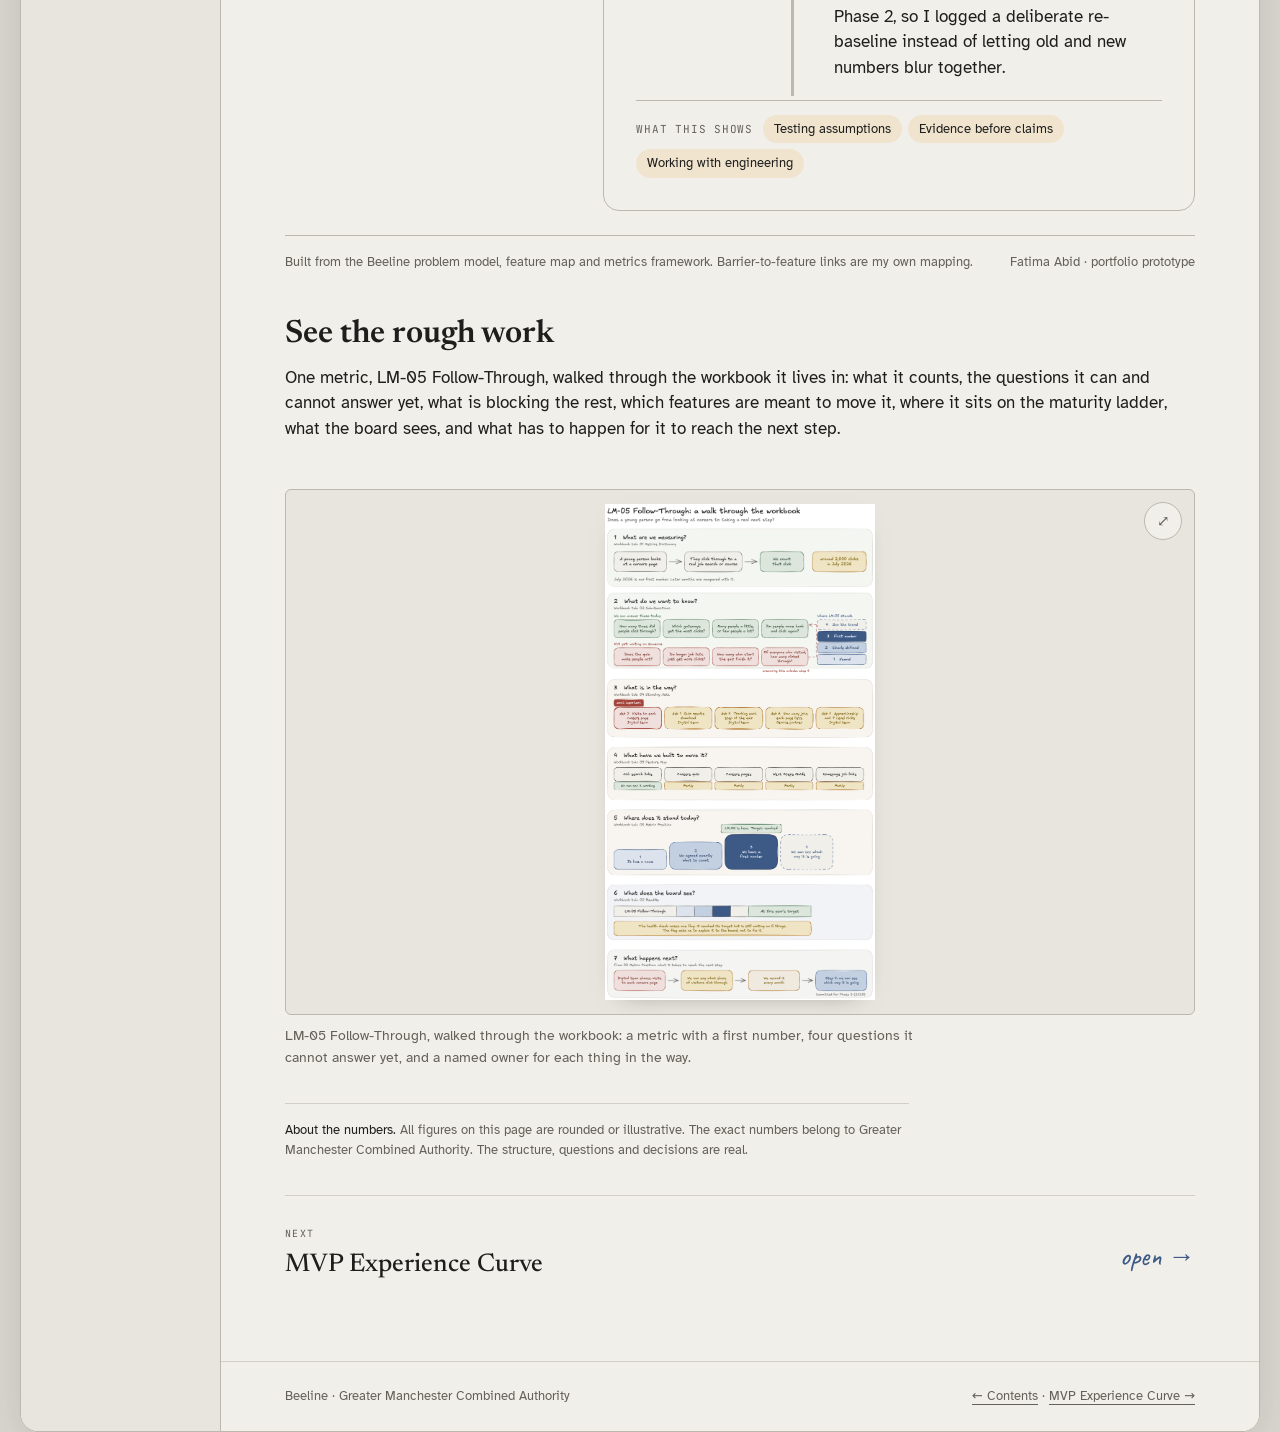
==== commit 75b65b54: "Reflow Beeline evidence layout; add index subheading Reorganise beeline-evidence.html: move and refl" ====
--- a/beeline-evidence.html
+++ b/beeline-evidence.html
@@ -220,12 +220,8 @@
 .lm03{width:100%;height:auto;display:block;margin:14px 0 0;overflow:visible}
 .lm03 .track{fill:var(--rule)}
 .lm03 .bar{fill:var(--blue)}
-.lm03 .lead .bar{fill:var(--ink)}
 .lm03 .lbl{font-family:var(--body);font-size:12.5px;fill:var(--pencil)}
-.lm03 .lead .lbl{fill:var(--ink);font-weight:700}
 .lm03 .val{font-family:var(--mono);font-size:12.5px;fill:var(--pencil)}
-.lm03 .lead .val{fill:var(--ink)}
-.lm03 .sep{stroke:var(--rule-strong);stroke-width:1}
 .lm03-wrap{border-top:1px solid var(--rule-strong);padding-top:18px;margin-top:8px}
 .lm03-key{display:flex;flex-wrap:wrap;gap:8px 18px;font-size:13px;color:var(--pencil);margin-top:12px;align-items:center}
 .lm03-key i{display:inline-block;width:15px;height:9px;border-radius:2px;margin-right:7px;vertical-align:middle}
@@ -376,78 +372,71 @@
         </div>
         <div class="checkgrid" id="checkgrid"></div>
       </section>
+
+      <section class="rough">
+        <h2>One metric, with a first number</h2>
+        <p class="sec-lede">LM-03 Decision Quality asks whether young people leave with more options than they arrived with.
+          A session counts as broadening when it explores two or more <button class="term" data-term="gateways">gateways</button>.
+          This is the first month it could be read, and it reads badly. Between two thirds and four fifths of sessions
+          narrow to one gateway, and the ones that broaden cluster in Digital and Engineering.</p>
+        <div class="lm03-wrap">
+            <svg class="lm03" viewBox="0 0 888 278" role="img" aria-labelledby="lm03t lm03d">
+  <title id="lm03t">Share of paired-gateway sessions that explored two or more gateways</title>
+  <desc id="lm03d">Digital and Technology 35 per cent. Engineering and Manufacturing 35. Financial, Business and Professional 30. Creative, Culture and Sport 30. Health and Social Care 30. Construction and the Green Economy 25. Education and Early Years 20.</desc>
+  <g>
+    <text class="lbl" x="256" y="24.0" text-anchor="end">Digital and Technology</text>
+    <rect class="track" x="268" y="8" width="560" height="22" rx="4"/>
+    <rect class="bar" x="268" y="8" width="196.0" height="22" rx="4"/>
+    <text class="val" x="474.0" y="24.0">35%</text>
+  </g>
+  <g>
+    <text class="lbl" x="256" y="62.0" text-anchor="end">Engineering and Manufacturing</text>
+    <rect class="track" x="268" y="46" width="560" height="22" rx="4"/>
+    <rect class="bar" x="268" y="46" width="196.0" height="22" rx="4"/>
+    <text class="val" x="474.0" y="62.0">35%</text>
+  </g>
+  <g>
+    <text class="lbl" x="256" y="100.0" text-anchor="end">Financial, Business and Professional</text>
+    <rect class="track" x="268" y="84" width="560" height="22" rx="4"/>
+    <rect class="bar" x="268" y="84" width="168.0" height="22" rx="4"/>
+    <text class="val" x="446.0" y="100.0">30%</text>
+  </g>
+  <g>
+    <text class="lbl" x="256" y="138.0" text-anchor="end">Creative, Culture and Sport</text>
+    <rect class="track" x="268" y="122" width="560" height="22" rx="4"/>
+    <rect class="bar" x="268" y="122" width="168.0" height="22" rx="4"/>
+    <text class="val" x="446.0" y="138.0">30%</text>
+  </g>
+  <g>
+    <text class="lbl" x="256" y="176.0" text-anchor="end">Health and Social Care</text>
+    <rect class="track" x="268" y="160" width="560" height="22" rx="4"/>
+    <rect class="bar" x="268" y="160" width="168.0" height="22" rx="4"/>
+    <text class="val" x="446.0" y="176.0">30%</text>
+  </g>
+  <g>
+    <text class="lbl" x="256" y="214.0" text-anchor="end">Construction and the Green Economy</text>
+    <rect class="track" x="268" y="198" width="560" height="22" rx="4"/>
+    <rect class="bar" x="268" y="198" width="140.0" height="22" rx="4"/>
+    <text class="val" x="418.0" y="214.0">25%</text>
+  </g>
+  <g>
+    <text class="lbl" x="256" y="252.0" text-anchor="end">Education and Early Years</text>
+    <rect class="track" x="268" y="236" width="560" height="22" rx="4"/>
+    <rect class="bar" x="268" y="236" width="112.0" height="22" rx="4"/>
+    <text class="val" x="390.0" y="252.0">20%</text>
+  </g>
+</svg>
+          <div class="lm03-key"><span><i style="background:var(--blue)"></i>Explored two or more gateways</span>
+            <span><i style="background:var(--rule)"></i>Narrowed to one</span>
+            <span>Paired-gateway sessions, 6 July to 4 August 2026. Percentages rounded to the nearest five.</span></div>
+
+        </div>
+        <p class="sec-lede" style="margin-top:16px">A metric that comes back with a number you did not want is still the
+          metric working. It named the problem the Discovery Quiz redesign is now aimed at, and it gave the board a baseline
+          to judge the next release against.</p>
+      </section>
     </div>
   </section>
-
-  <footer>
-    <span>Built from the Beeline problem model, feature map and metrics framework. Barrier-to-feature links are my own mapping.</span>
-    <span>Fatima Abid · portfolio prototype</span>
-  </footer>
-</div>
-
-<section class="rough">
-  <h2>One metric, with a first number</h2>
-  <p class="sec-lede">LM-03 Decision Quality asks whether young people leave with more options than they arrived with.
-    A session counts as broadening when it explores two or more <button class="term" data-term="gateways">gateways</button>.
-    This is the first month it could be read, and it reads badly: most sessions narrow to one gateway, and the ones
-    that broaden cluster in Digital and Engineering.</p>
-  <div class="lm03-wrap">
-<svg class="lm03" viewBox="0 0 888 324" role="img" aria-labelledby="lm03t lm03d">
-  <title id="lm03t">Share of paired-gateway sessions that explored two or more gateways</title>
-  <desc id="lm03d">All gateways combined 15 per cent. Digital and Technology 35. Engineering and Manufacturing 35. Financial, Business and Professional 30. Creative, Culture and Sport 30. Health and Social Care 30. Construction and the Green Economy 25. Education and Early Years 20.</desc>
-  <g class="lead">
-    <text class="lbl" x="256" y="26.0" text-anchor="end">All gateways combined</text>
-    <rect class="track" x="268" y="10" width="560" height="22" rx="4"/>
-    <rect class="bar" x="268" y="10" width="84.0" height="22" rx="4"/>
-    <text class="val" x="362.0" y="26.0">15%</text>
-  </g>
-  <line class="sep" x1="8" y1="39.0" x2="880" y2="39.0"/>
-  <g>
-    <text class="lbl" x="256" y="70.0" text-anchor="end">Digital and Technology</text>
-    <rect class="track" x="268" y="54" width="560" height="22" rx="4"/>
-    <rect class="bar" x="268" y="54" width="196.0" height="22" rx="4"/>
-    <text class="val" x="474.0" y="70.0">35%</text>
-  </g>
-  <g>
-    <text class="lbl" x="256" y="108.0" text-anchor="end">Engineering and Manufacturing</text>
-    <rect class="track" x="268" y="92" width="560" height="22" rx="4"/>
-    <rect class="bar" x="268" y="92" width="196.0" height="22" rx="4"/>
-    <text class="val" x="474.0" y="108.0">35%</text>
-  </g>
-  <g>
-    <text class="lbl" x="256" y="146.0" text-anchor="end">Financial, Business and Professional</text>
-    <rect class="track" x="268" y="130" width="560" height="22" rx="4"/>
-    <rect class="bar" x="268" y="130" width="168.0" height="22" rx="4"/>
-    <text class="val" x="446.0" y="146.0">30%</text>
-  </g>
-  <g>
-    <text class="lbl" x="256" y="184.0" text-anchor="end">Creative, Culture and Sport</text>
-    <rect class="track" x="268" y="168" width="560" height="22" rx="4"/>
-    <rect class="bar" x="268" y="168" width="168.0" height="22" rx="4"/>
-    <text class="val" x="446.0" y="184.0">30%</text>
-  </g>
-  <g>
-    <text class="lbl" x="256" y="222.0" text-anchor="end">Health and Social Care</text>
-    <rect class="track" x="268" y="206" width="560" height="22" rx="4"/>
-    <rect class="bar" x="268" y="206" width="168.0" height="22" rx="4"/>
-    <text class="val" x="446.0" y="222.0">30%</text>
-  </g>
-  <g>
-    <text class="lbl" x="256" y="260.0" text-anchor="end">Construction and the Green Economy</text>
-    <rect class="track" x="268" y="244" width="560" height="22" rx="4"/>
-    <rect class="bar" x="268" y="244" width="140.0" height="22" rx="4"/>
-    <text class="val" x="418.0" y="260.0">25%</text>
-  </g>
-  <g>
-    <text class="lbl" x="256" y="298.0" text-anchor="end">Education and Early Years</text>
-    <rect class="track" x="268" y="282" width="560" height="22" rx="4"/>
-    <rect class="bar" x="268" y="282" width="112.0" height="22" rx="4"/>
-    <text class="val" x="390.0" y="298.0">20%</text>
-  </g>
-</svg>
-    <div class="lm03-key"><span><i style="background:var(--blue)"></i>Explored two or more gateways</span>
-      <span><i style="background:var(--rule)"></i>Narrowed to one</span>
-      <span>Paired-gateway sessions, 6 July to 4 August 2026. Percentages rounded to the nearest five.</span></div>
 
   <section id="view-problem" role="tabpanel" aria-labelledby="tab-problem" hidden>
 <div class="pm">
@@ -493,11 +482,13 @@
   </section>
 </div>
   </section>
-  </div>
-  <p class="sec-lede" style="margin-top:16px">A metric that comes back with a number you did not want is still the
-    metric working. It named the problem the Discovery Quiz redesign is now aimed at, and it gave the board a baseline
-    to judge the next release against.</p>
-</section>
+
+  <footer>
+    <span>Built from the Beeline problem model, feature map and metrics framework. Barrier-to-feature links are my own mapping.</span>
+    <span>Fatima Abid · portfolio prototype</span>
+  </footer>
+</div>
+
 
 <section class="rough">
   <h2>See the rough work</h2>
